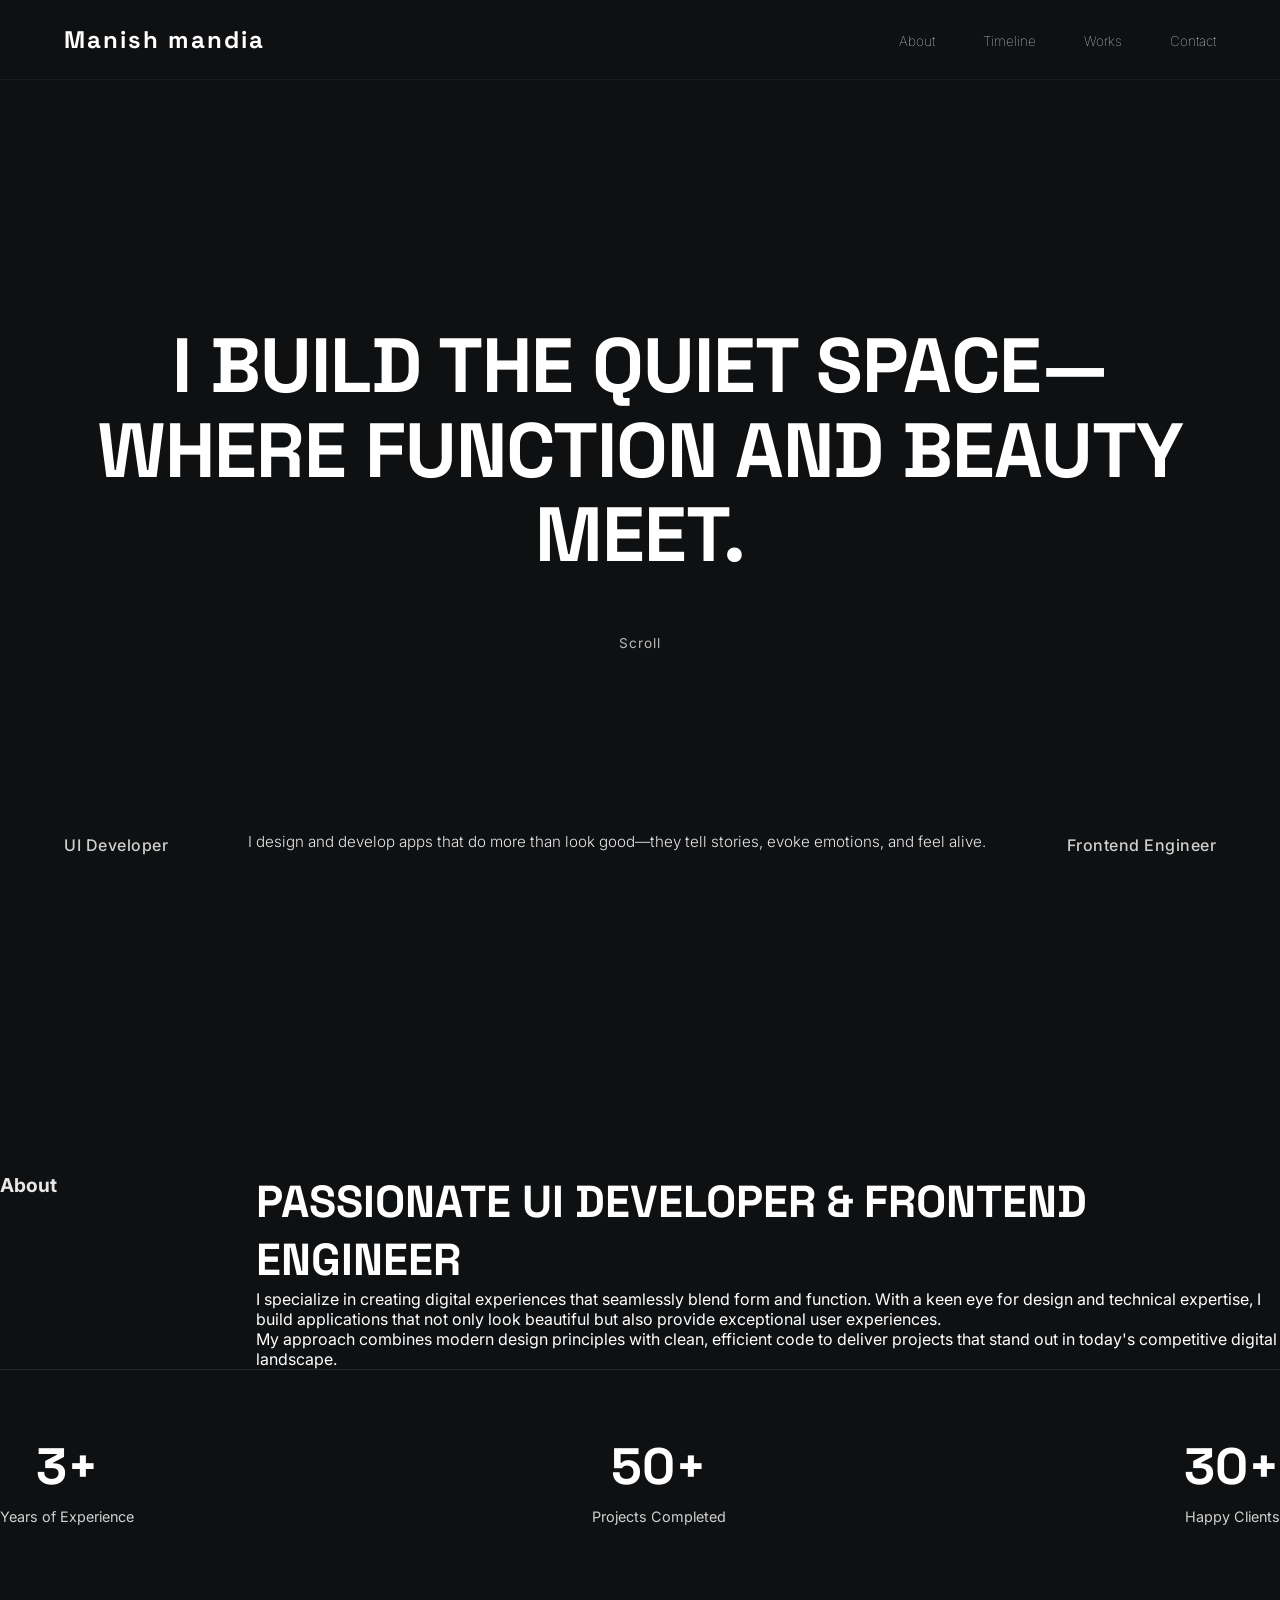
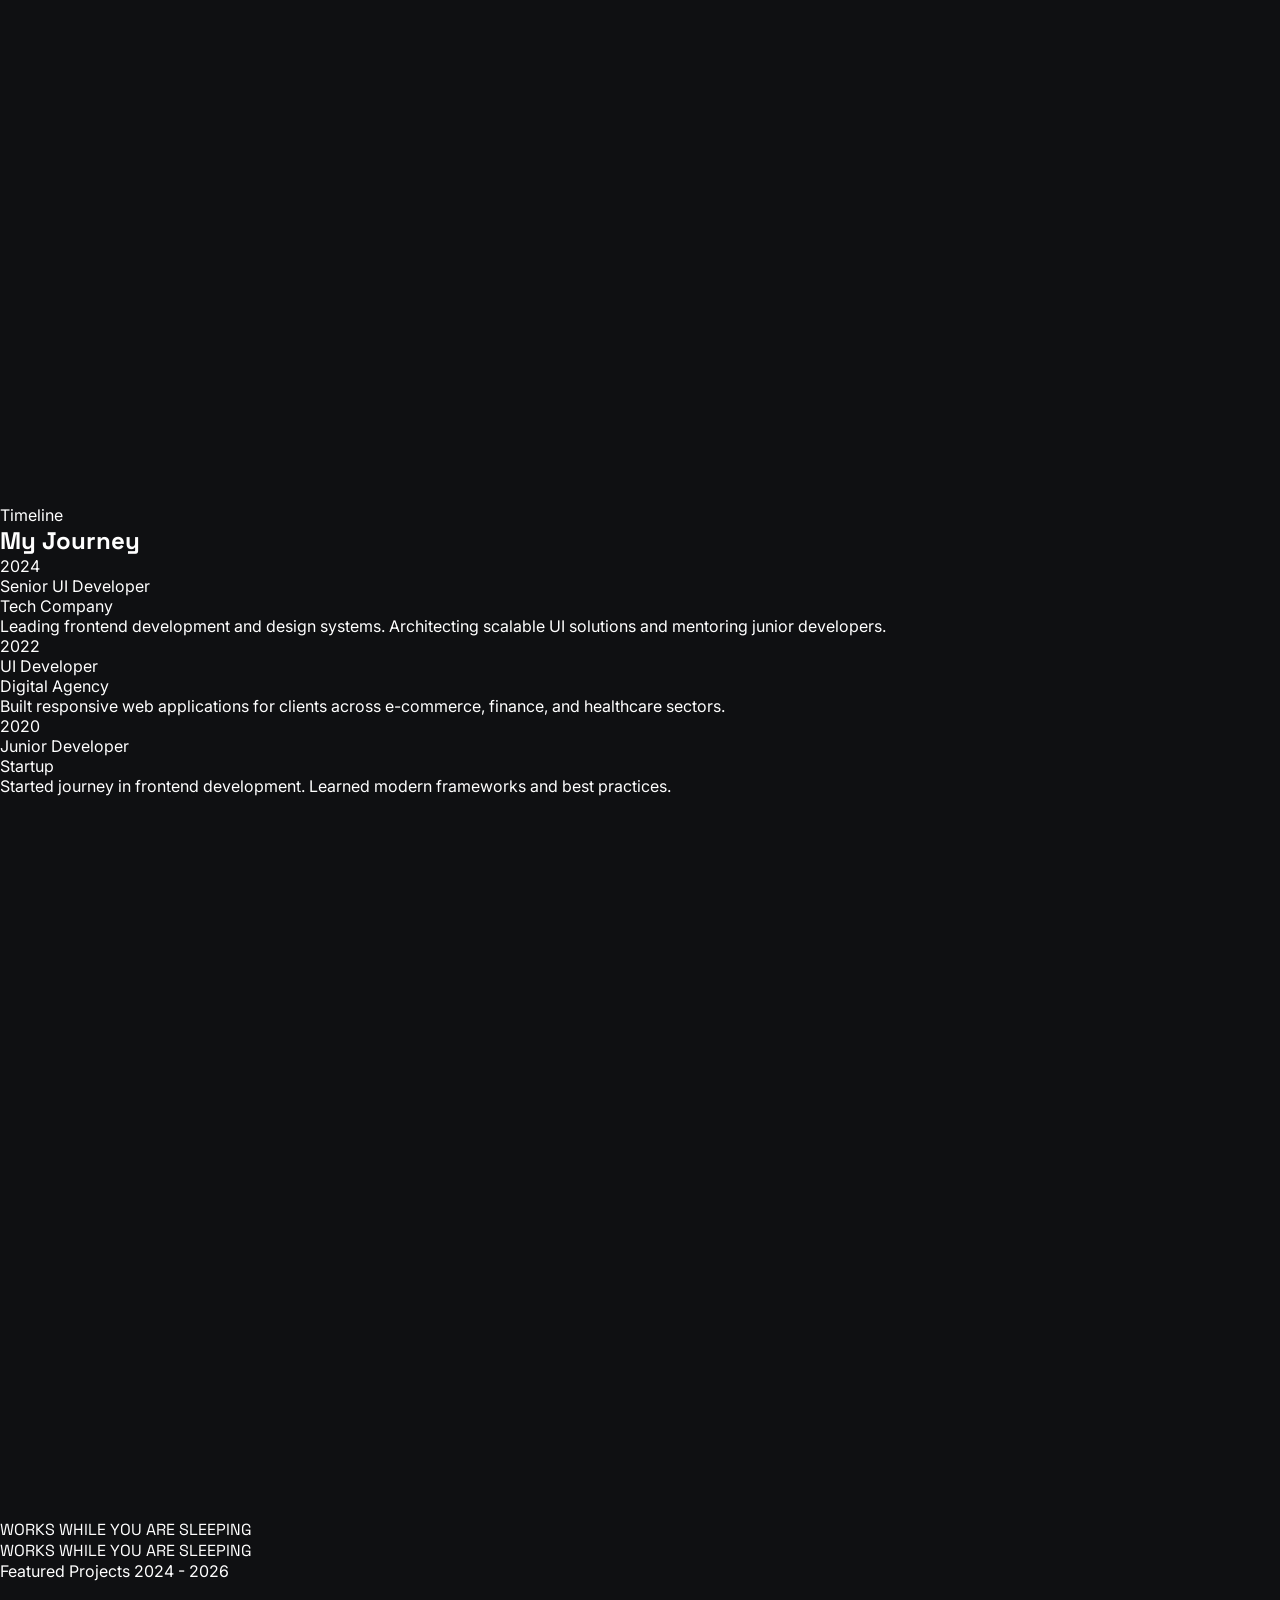
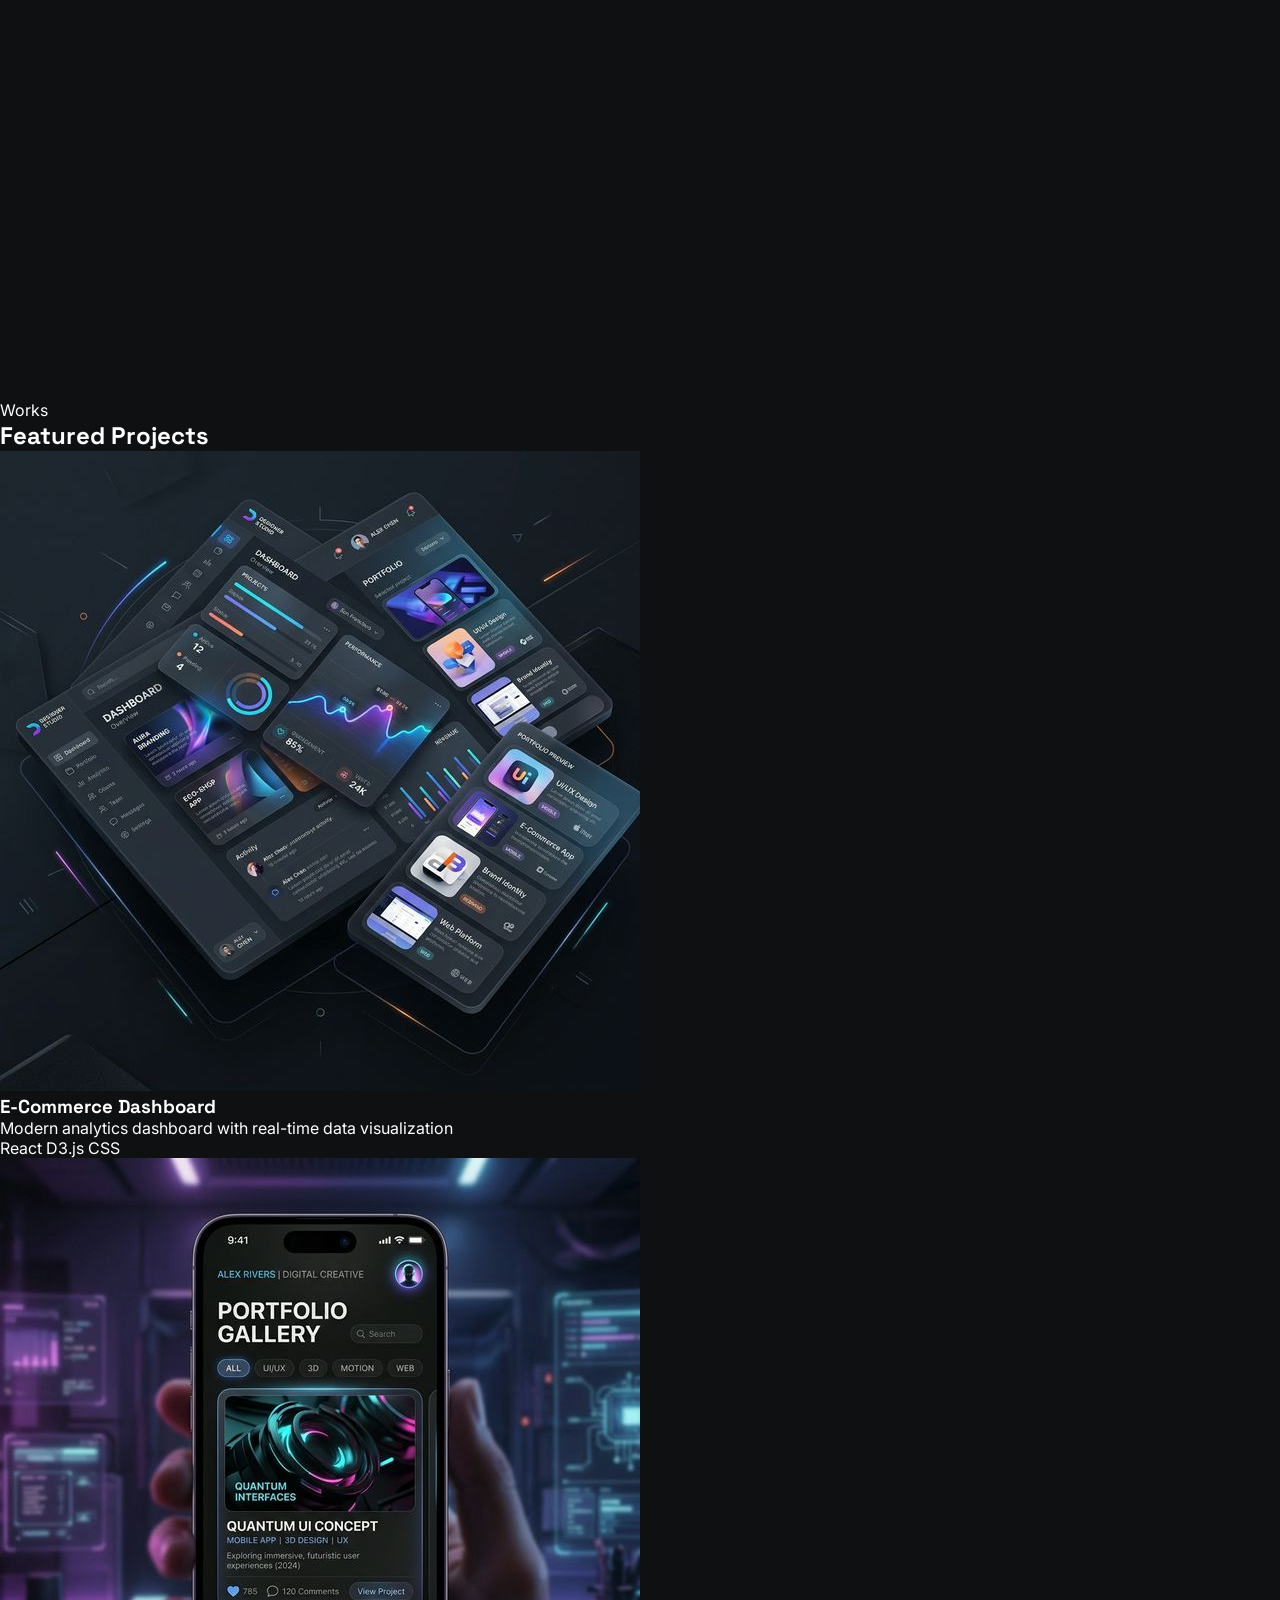
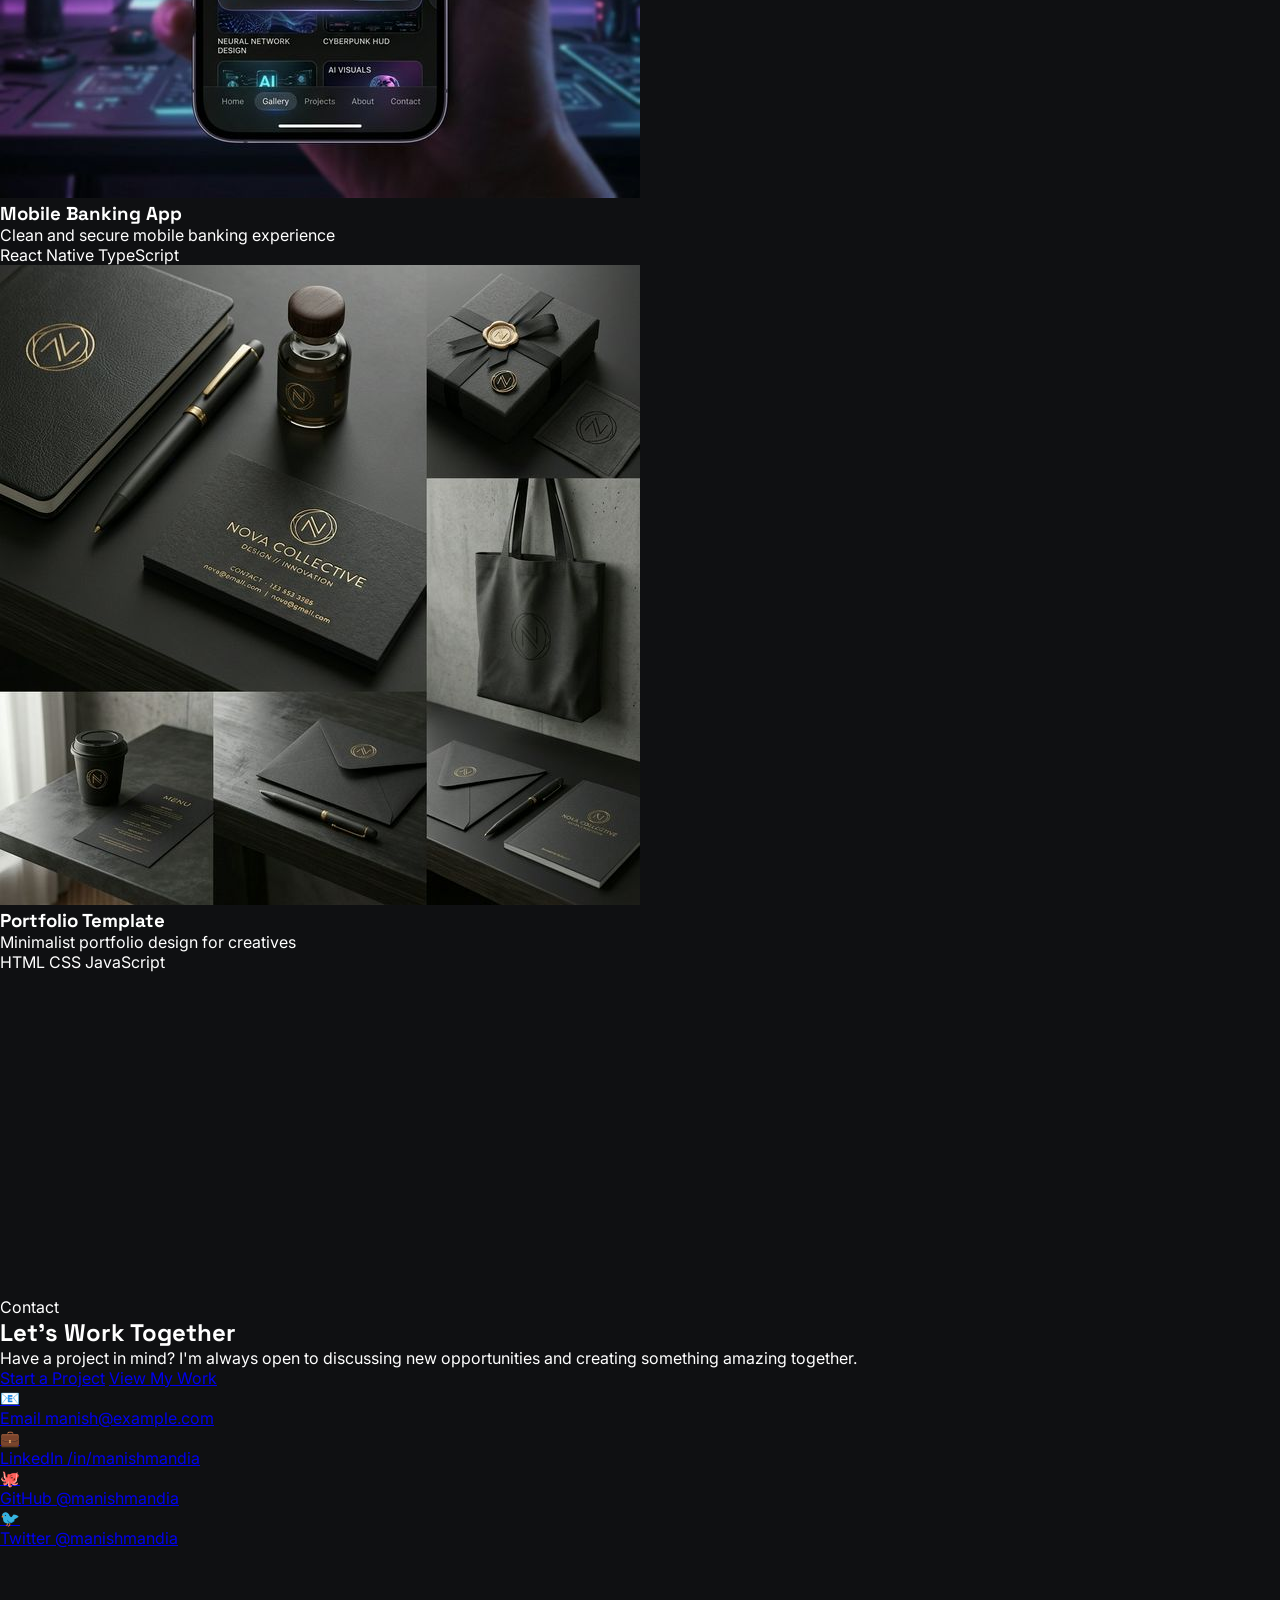
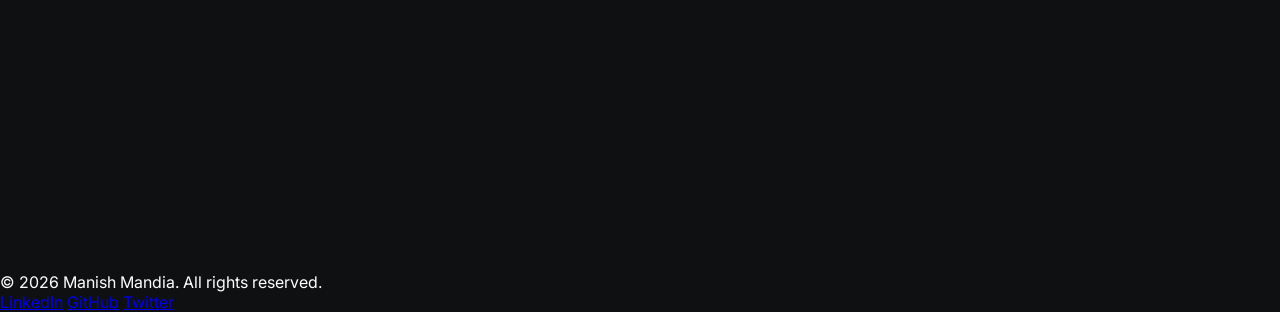
==== index.html @ 7011f147 "Rename home.html to index.html" ====
<!DOCTYPE html>
<html lang="en">
<head>
    <meta charset="UTF-8">
    <meta name="viewport" content="width=device-width, initial-scale=1.0">
    <meta name="description" content="Manish Mandia - UI Developer & Frontend Engineer Portfolio">
    <link rel="icon" href="assets/favicon_zoro.png" type="image/png">
    <title>Manish Mandia | UI Developer</title>

    <link rel="preconnect" href="https://fonts.googleapis.com">
    <link rel="preconnect" href="https://fonts.gstatic.com" crossorigin>
    <link href="https://fonts.googleapis.com/css2?family=Inter:wght@300;400;500;600;700&family=Space+Grotesk:wght@500;700&display=swap" rel="stylesheet">

    <link rel="stylesheet" href="home_style.css">
</head>
<body>
    <!-- Navigation -->
    <nav class="glass_navbar">
        <div class="logo">
            Manish <span>mandia</span>
        </div>
        <ul>
            <li><a href="#about">About</a></li>
            <li><a href="#timeline">Timeline</a></li>
            <li><a href="#works">Works</a></li>
            <li><a href="#contact">Contact</a></li>
        </ul>
    </nav>

    <main id="main">
        <!-- Hero Section -->
        <section id="hero">
            <div class="hero-layer bg-dark"></div>
            <div class="hero-layer bg-light"></div>

            <div class="hero-ui">
                <div class="scroll-indicator">
                    <span class="label">Scroll</span>
                    <div class="line"></div>
                </div>

                <div class="bottom-hud">
                    <span class="side">UI Developer</span>
                    <div class="center">
                        <p>I design and develop apps that do more than look good—they tell stories, evoke emotions, and feel alive.</p>
                    </div>
                    <span class="side right">Frontend Engineer</span>
                </div>
            </div>

            <div class="hero-content">
                <h1>I Build the Quiet Space—<br>Where Function and Beauty Meet.</h1>
            </div>
        </section>

        <!-- About Section -->
        <section id="about">
            <div class="about-container">
                <span class="about-label">About</span>
                <div class="about-text">
                    <h2>Passionate UI Developer & Frontend Engineer</h2>
                    <p>I specialize in creating digital experiences that seamlessly blend form and function. With a keen eye for design and technical expertise, I build applications that not only look beautiful but also provide exceptional user experiences.</p>
                    <p>My approach combines modern design principles with clean, efficient code to deliver projects that stand out in today's competitive digital landscape.</p>
                </div>
            </div>

            <div class="stats-container">
                <div class="stat-box">
                    <div class="accent-text">3+</div>
                    <p>Years of Experience</p>
                </div>
                <div class="stat-box">
                    <div class="accent-text">50+</div>
                    <p>Projects Completed</p>
                </div>
                <div class="stat-box">
                    <div class="accent-text">30+</div>
                    <p>Happy Clients</p>
                </div>
            </div>
        </section>

        <!-- Timeline Section -->
        <section id="timeline">
            <div class="timeline-container">
                <span class="section-label">Timeline</span>
                <div class="timeline-content">
                    <h2>My Journey</h2>
                    <div class="timeline-items">
                        <div class="timeline-item">
                            <div class="timeline-year">2024</div>
                            <div class="timeline-title">Senior UI Developer</div>
                            <div class="timeline-company">Tech Company</div>
                            <div class="timeline-description">Leading frontend development and design systems. Architecting scalable UI solutions and mentoring junior developers.</div>
                        </div>
                        <div class="timeline-item">
                            <div class="timeline-year">2022</div>
                            <div class="timeline-title">UI Developer</div>
                            <div class="timeline-company">Digital Agency</div>
                            <div class="timeline-description">Built responsive web applications for clients across e-commerce, finance, and healthcare sectors.</div>
                        </div>
                        <div class="timeline-item">
                            <div class="timeline-year">2020</div>
                            <div class="timeline-title">Junior Developer</div>
                            <div class="timeline-company">Startup</div>
                            <div class="timeline-description">Started journey in frontend development. Learned modern frameworks and best practices.</div>
                        </div>
                    </div>
                </div>
            </div>
        </section>

        <!-- Works Marquee Section -->
        <section class="marquee-section">
            <div class="marquee-super">
                <div class="marquee-giant">
                    WORKS WHILE YOU ARE SLEEPING
                </div>
                <div class="marquee-giant">
                    WORKS WHILE YOU ARE SLEEPING
                </div>
            </div>
            <div class="works-intro">
                <span class="section-label">Featured Projects</span>
                <span>2024 - 2026</span>
            </div>
        </section>

        <!-- Works Gallery Section -->
        <section id="works">
            <div class="works-container">
                <div class="works-content">
                    <span class="section-label">Works</span>
                    <h2>Featured Projects</h2>
                </div>
                <div class="works-grid">
                    <div class="work-card">
                        <img src="assets/work_1.png" alt="E-Commerce Dashboard Project">
                        <div class="card-content">
                            <h3>E-Commerce Dashboard</h3>
                            <p>Modern analytics dashboard with real-time data visualization</p>
                            <div class="card-tags">
                                <span>React</span>
                                <span>D3.js</span>
                                <span>CSS</span>
                            </div>
                        </div>
                    </div>
                    <div class="work-card">
                        <img src="assets/work_2.png" alt="Mobile Banking App Project">
                        <div class="card-content">
                            <h3>Mobile Banking App</h3>
                            <p>Clean and secure mobile banking experience</p>
                            <div class="card-tags">
                                <span>React Native</span>
                                <span>TypeScript</span>
                            </div>
                        </div>
                    </div>
                    <div class="work-card">
                        <img src="assets/work_3.png" alt="Portfolio Template Project">
                        <div class="card-content">
                            <h3>Portfolio Template</h3>
                            <p>Minimalist portfolio design for creatives</p>
                            <div class="card-tags">
                                <span>HTML</span>
                                <span>CSS</span>
                                <span>JavaScript</span>
                            </div>
                        </div>
                    </div>
                </div>
            </div>
        </section>

        <!-- Contact Section -->
        <section id="contact">
            <div class="contact-container">
                <span class="section-label">Contact</span>
                <div class="contact-content">
                    <h2>Let's Work Together</h2>
                    <p class="contact-description">Have a project in mind? I'm always open to discussing new opportunities and creating something amazing together.</p>

                    <div class="contact-cta">
                        <a href="mailto:manish@example.com" class="btn btn-primary">Start a Project</a>
                        <a href="#works" class="btn btn-outline">View My Work</a>
                    </div>

                    <div class="contact-links">
                        <a href="mailto:manish@example.com" class="contact-link">
                            <div class="contact-link-icon">📧</div>
                            <div class="contact-link-info">
                                <span class="contact-link-label">Email</span>
                                <span class="contact-link-value">manish@example.com</span>
                            </div>
                        </a>
                        <a href="https://linkedin.com/in/manishmandia" target="_blank" class="contact-link">
                            <div class="contact-link-icon">💼</div>
                            <div class="contact-link-info">
                                <span class="contact-link-label">LinkedIn</span>
                                <span class="contact-link-value">/in/manishmandia</span>
                            </div>
                        </a>
                        <a href="https://github.com/manishmandia" target="_blank" class="contact-link">
                            <div class="contact-link-icon">🐙</div>
                            <div class="contact-link-info">
                                <span class="contact-link-label">GitHub</span>
                                <span class="contact-link-value">@manishmandia</span>
                            </div>
                        </a>
                        <a href="https://twitter.com/manishmandia" target="_blank" class="contact-link">
                            <div class="contact-link-icon">🐦</div>
                            <div class="contact-link-info">
                                <span class="contact-link-label">Twitter</span>
                                <span class="contact-link-value">@manishmandia</span>
                            </div>
                        </a>
                    </div>
                </div>
            </div>
        </section>
    </main>

    <!-- Footer -->
    <footer>
        <div class="footer-content">
            <p>&copy; 2026 Manish Mandia. All rights reserved.</p>
            <div class="footer-social">
                <a href="https://linkedin.com/in/manishmandia" target="_blank">LinkedIn</a>
                <a href="https://github.com/manishmandia" target="_blank">GitHub</a>
                <a href="https://twitter.com/manishmandia" target="_blank">Twitter</a>
            </div>
        </div>
    </footer>

    <script src="first.js"></script>
    <script>
        // Navbar scroll effect
        window.addEventListener('scroll', () => {
            const navbar = document.querySelector('.glass_navbar');
            if (window.scrollY > 50) {
                navbar.classList.add('scrolled');
            } else {
                navbar.classList.remove('scrolled');
            }
        });

        // Fade-in animation on scroll
        const observerOptions = {
            threshold: 0.1,
            rootMargin: '0px 0px -100px 0px'
        };

        const observer = new IntersectionObserver((entries) => {
            entries.forEach(entry => {
                if (entry.isIntersecting) {
                    entry.target.classList.add('visible');
                }
            });
        }, observerOptions);

        // Observe all sections and cards
        document.querySelectorAll('.timeline-item, .work-card, .stat-box, .contact-link').forEach(el => {
            el.classList.add('fade-in');
            observer.observe(el);
        });

        // Smooth scroll for nav links
        document.querySelectorAll('.glass_navbar a').forEach(anchor => {
            anchor.addEventListener('click', function(e) {
                e.preventDefault();
                const targetId = this.getAttribute('href');
                const targetSection = document.querySelector(targetId);
                if (targetSection) {
                    targetSection.scrollIntoView({
                        behavior: 'smooth',
                        block: 'start'
                    });
                }
            });
        });
    </script>
</body>
</html>
---- home_style.css ----
:root {
    --text-color:#ffffff;
    --bg-colour: #0f1012;

    --font-primary: 'Inter', sans-serif;
    --font-heading: 'Space Grotesk', sans-serif;

    --x: 40vw;
    --y: 40vh;

    --transition-duration: 0.6s;
    --premium-bezier: cubic-bezier(0.16, 1, 0.3, 1);
}

*{
    margin: 0;
    padding: 0;
    box-sizing: border-box;
}

body{
    background-color: var(--bg-colour);
    color: var(--text-color);
    overflow: hidden;
    font-family: var(--font-primary);
    /* -webkit-font-smoothing: antialiased; */
}
h1,
h2,
h3,
.logo,
.accent-text,
.marquee-giant {
    font-family: var(--font-heading);
}


section{
    min-height: 100vh;
    scroll-snap-align: start;
    display: flex;
    flex-direction: column;
    justify-content: center;
    position: relative;
    overflow: hidden;
}

/* Nav Bar */
.glass_navbar{
    position: fixed;
    top: 0;
    left: 0;
    width: 100%;
    z-index: 999;
    padding: 1.5rem 4rem;
    display: flex;
    justify-content: space-between;
    align-items: center;
    background-color: var(--bg-colour);
    backdrop-filter:blur(10px);

    border-bottom: 1px solid rgba(255, 255, 255, 0.05);;
    
    
}

.logo {
    font-weight: 700;
    font-size: 1.5rem;
    letter-spacing: 2px;
}

.glass_navbar ul{
    display: flex;
    list-style: none;
    gap: 3rem;
}

.glass_navbar a {
    color: var(--text-color);
    text-decoration: none;
    font-weight: 50;
    font-size: 0.85rem;
    font-family: var(--text-color);
    opacity: 1;
    position: relative;
    transition: opacity var(--transition-duration) var(--premium-bezier);
}

.glass_navbar a:hover{
    opacity: .5;
}

/* Cursor Reveal Hero Section */
.hero-section {
    position: relative;
    padding: 0;
}

.hero-layer {
    position: absolute;
    top: 0;
    left: 0;
    width: 100%;
    height: 100%;
    display: flex;
    justify-content: center;
    align-items: center;
    background-size: cover;
    background-position: center;
    background-repeat: no-repeat;
}

.hero-content {
    text-align: center;
    z-index: 2;
    padding: 0 4rem;
}

.hero-content h1 {
    font-size: clamp(3rem, 6vw, 5.5rem);
    font-weight: 700;
    letter-spacing: -1px;
    line-height: 1.1;
    text-transform: uppercase;
}

.bg-dark {
    color: var(--text-color);
}

.bg-light {
    color: #000;
    /* Circle size is dynamically driven by JS now based on speed and random interval base */
    clip-path: circle(var(--cursor-radius, 100px) at var(--x) var(--y));
    pointer-events: none;
    z-index: 5;
    /* Removed transition since requestAnimationFrame and lerp provide perfectly synchronized interpolation frame by frame */
}

/* Hero HUD Top UI */
.hero-ui {
    position: absolute;
    width: 100%;
    height: 100%;
    z-index: 10;
    pointer-events: none;
    display: flex;
    flex-direction: column;
}

.scroll-indicator {
    position: absolute;
    bottom: 25%;
    left: 50%;
    transform: translateX(-50%);
    display: flex;
    flex-direction: column;
    align-items: center;
    gap: 1.5rem;
    font-family: var(--font-primary);
    font-size: 0.85rem;
    letter-spacing: 1px;
    opacity: 0.7;
}

.line-down {
    width: 1px;
    height: 50px;
    background: var(--accent-color);
}

.bottom-hud {
    position: absolute;
    bottom: 5%;
    width: 100%;
    padding: 0 4rem;
    display: flex;
    justify-content: space-between;
    align-items: flex-end;
}

.bottom-hud .side {
    font-family: var(--font-primary);
    /* Monoish */
    font-size: 1rem;
    font-weight: 500;
    letter-spacing: 0.5px;
    opacity: 0.8;
}

.bottom-hud .center {
    font-family: var(--font-primary);
    text-align: center;
    font-size: 0.95rem;
    font-weight: 300;
    opacity: 0.9;
    line-height: 1.8;
}

/* About Section */
.about-section {
    padding: 4rem 4rem;
    display: flex;
    flex-direction: column;
    justify-content: center;
    gap: 8rem;
}

.about-container {
    display: flex;
    gap: 4rem;
    max-width: 1400px;
    margin: 0 auto;
    width: 100%;
}

.about-label {
    flex: 0 0 15%;
    font-family: var(--font-primary);
    font-weight: 700;
    font-size: 1.2rem;
    opacity: 0.9;
}

.about-text h2 {
    font-size: clamp(2rem, 3.5vw, 3rem);
    line-height: 1.3;
    font-weight: 700;
    text-transform: uppercase;
}

.stats-container {
    display: flex;
    justify-content: space-between;
    align-items: flex-end;
    border-top: 1px solid rgba(255, 255, 255, 0.1);
    padding-top: 4rem;
    max-width: 1400px;
    margin: 0 auto;
    width: 100%;
}

.stat-box {
    text-align: center;
}

.accent-text {
    color: var(--accent-color);
    font-size: clamp(2rem, 4vw, 3.5rem);
    margin-bottom: 0.5rem;
    font-weight: 700;
}

.stat-box p {
    font-size: 0.9rem;
    font-weight: 400;
    opacity: 0.8;
    line-height: 1.4;
}
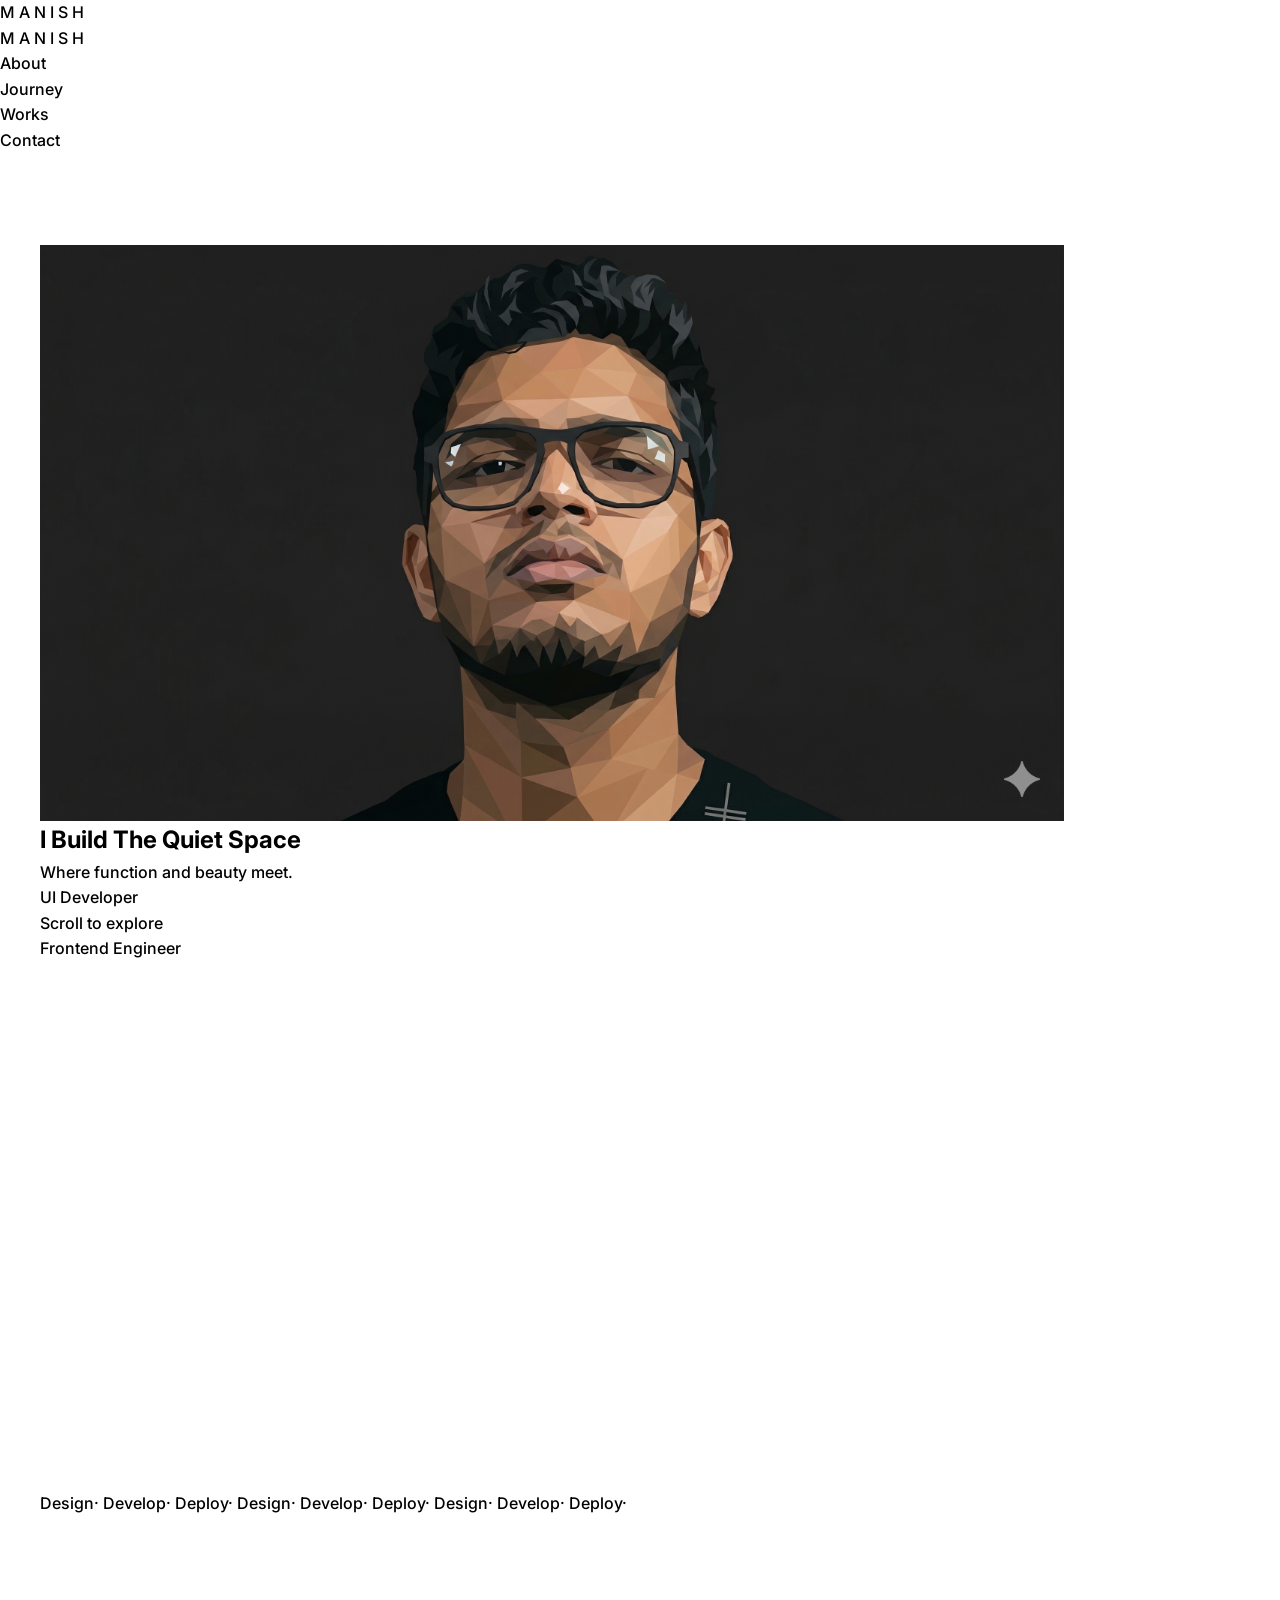
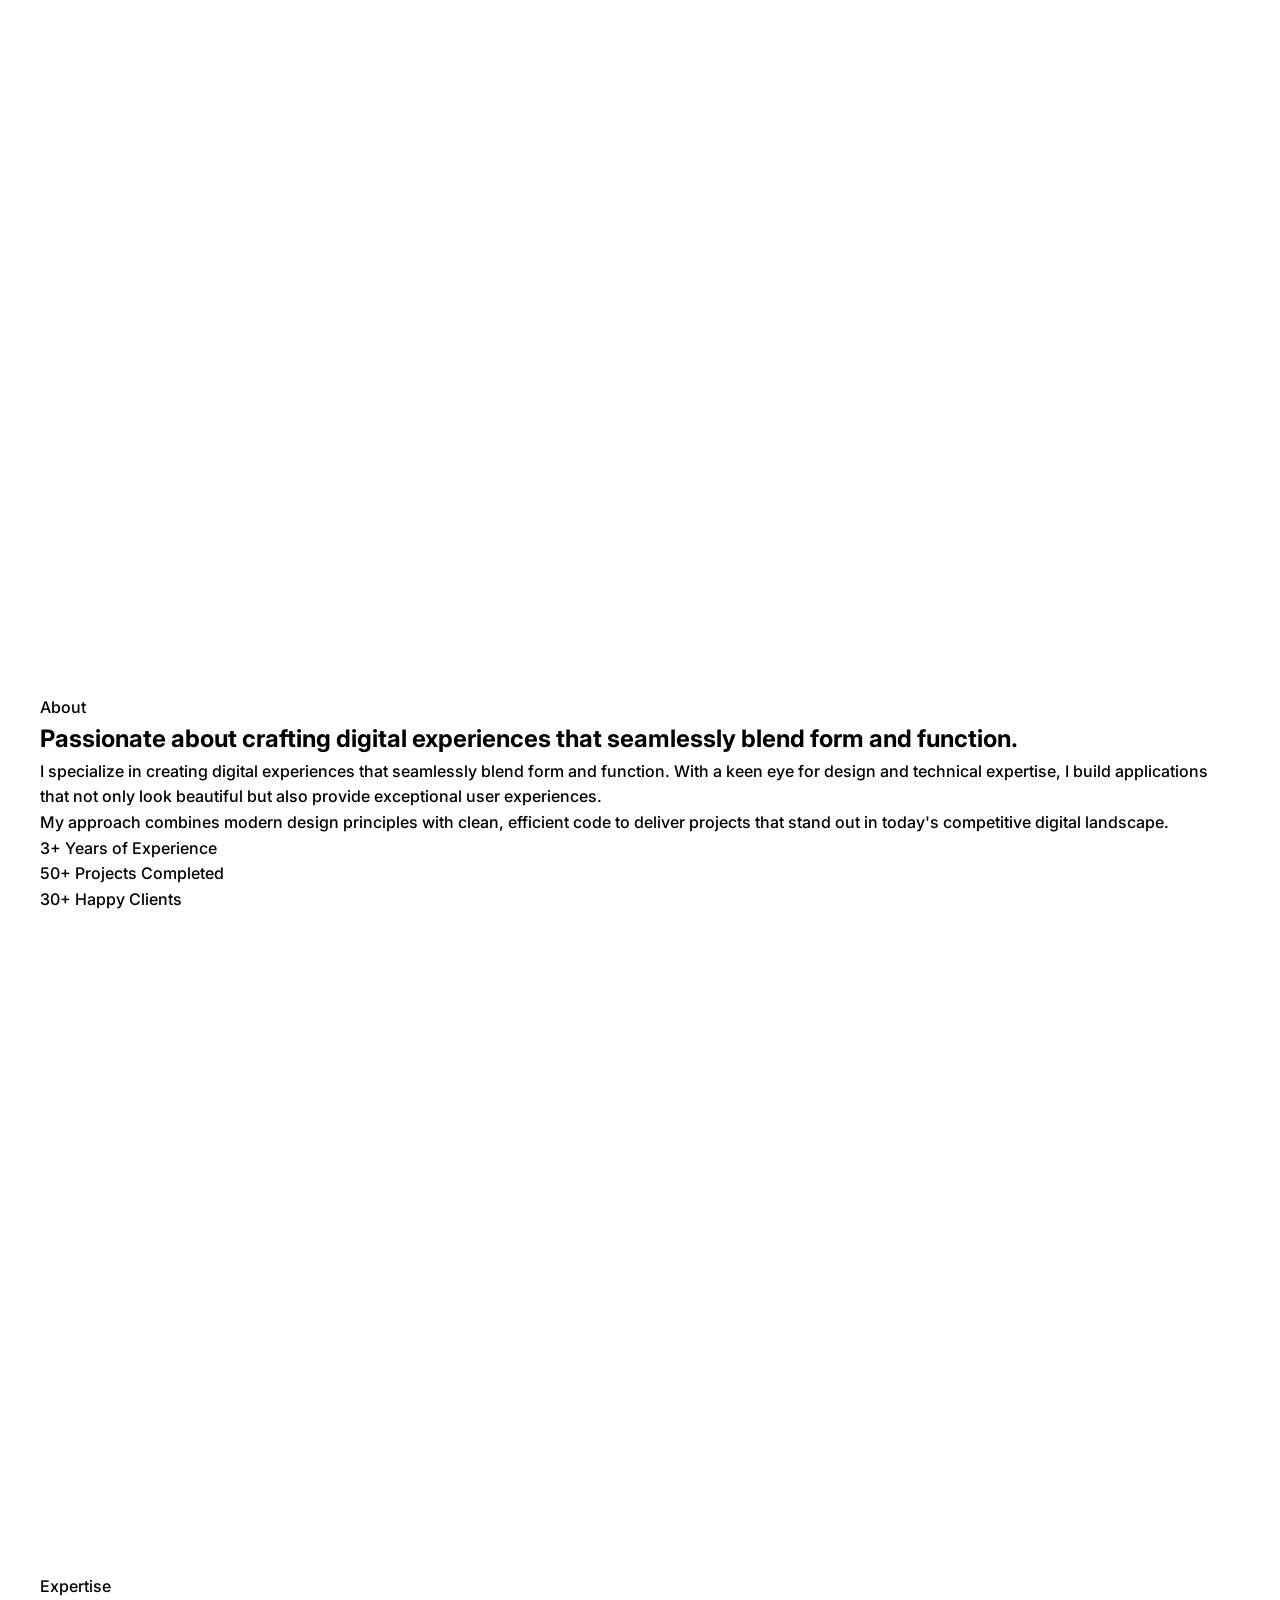
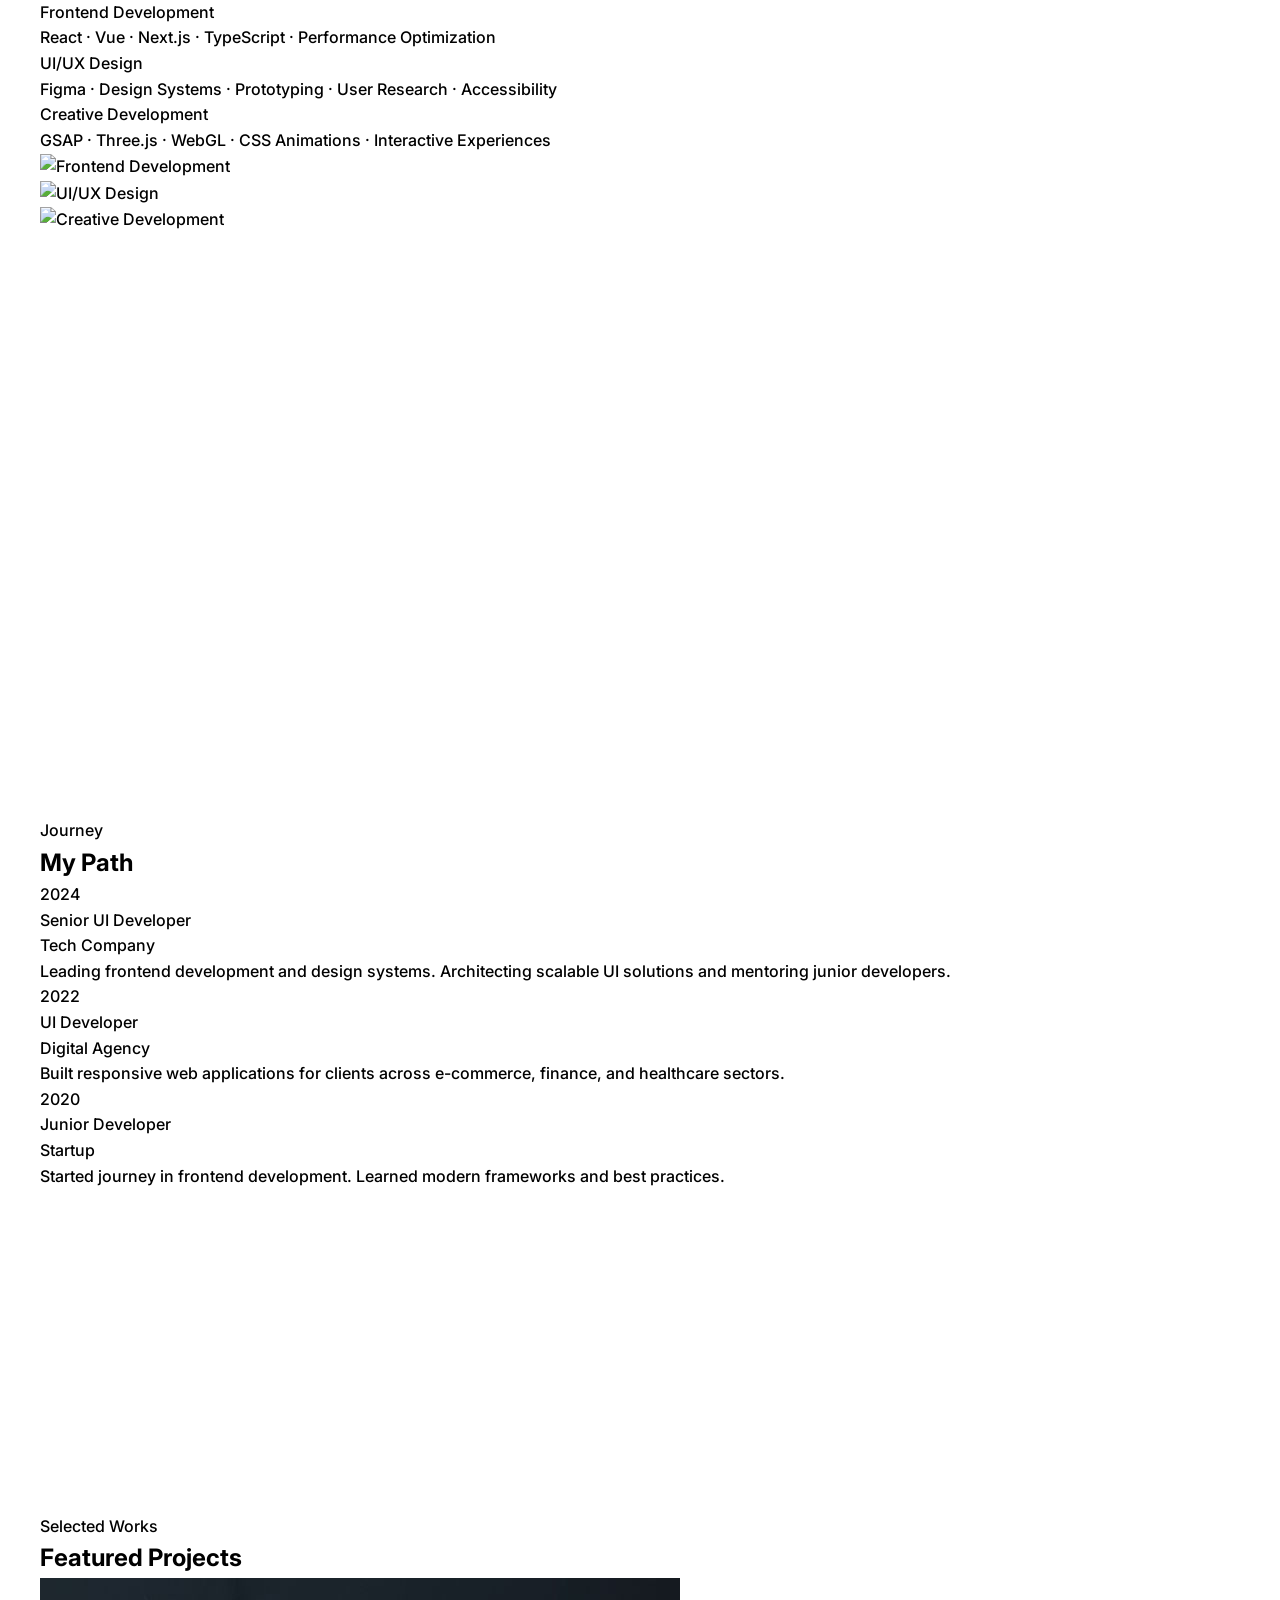
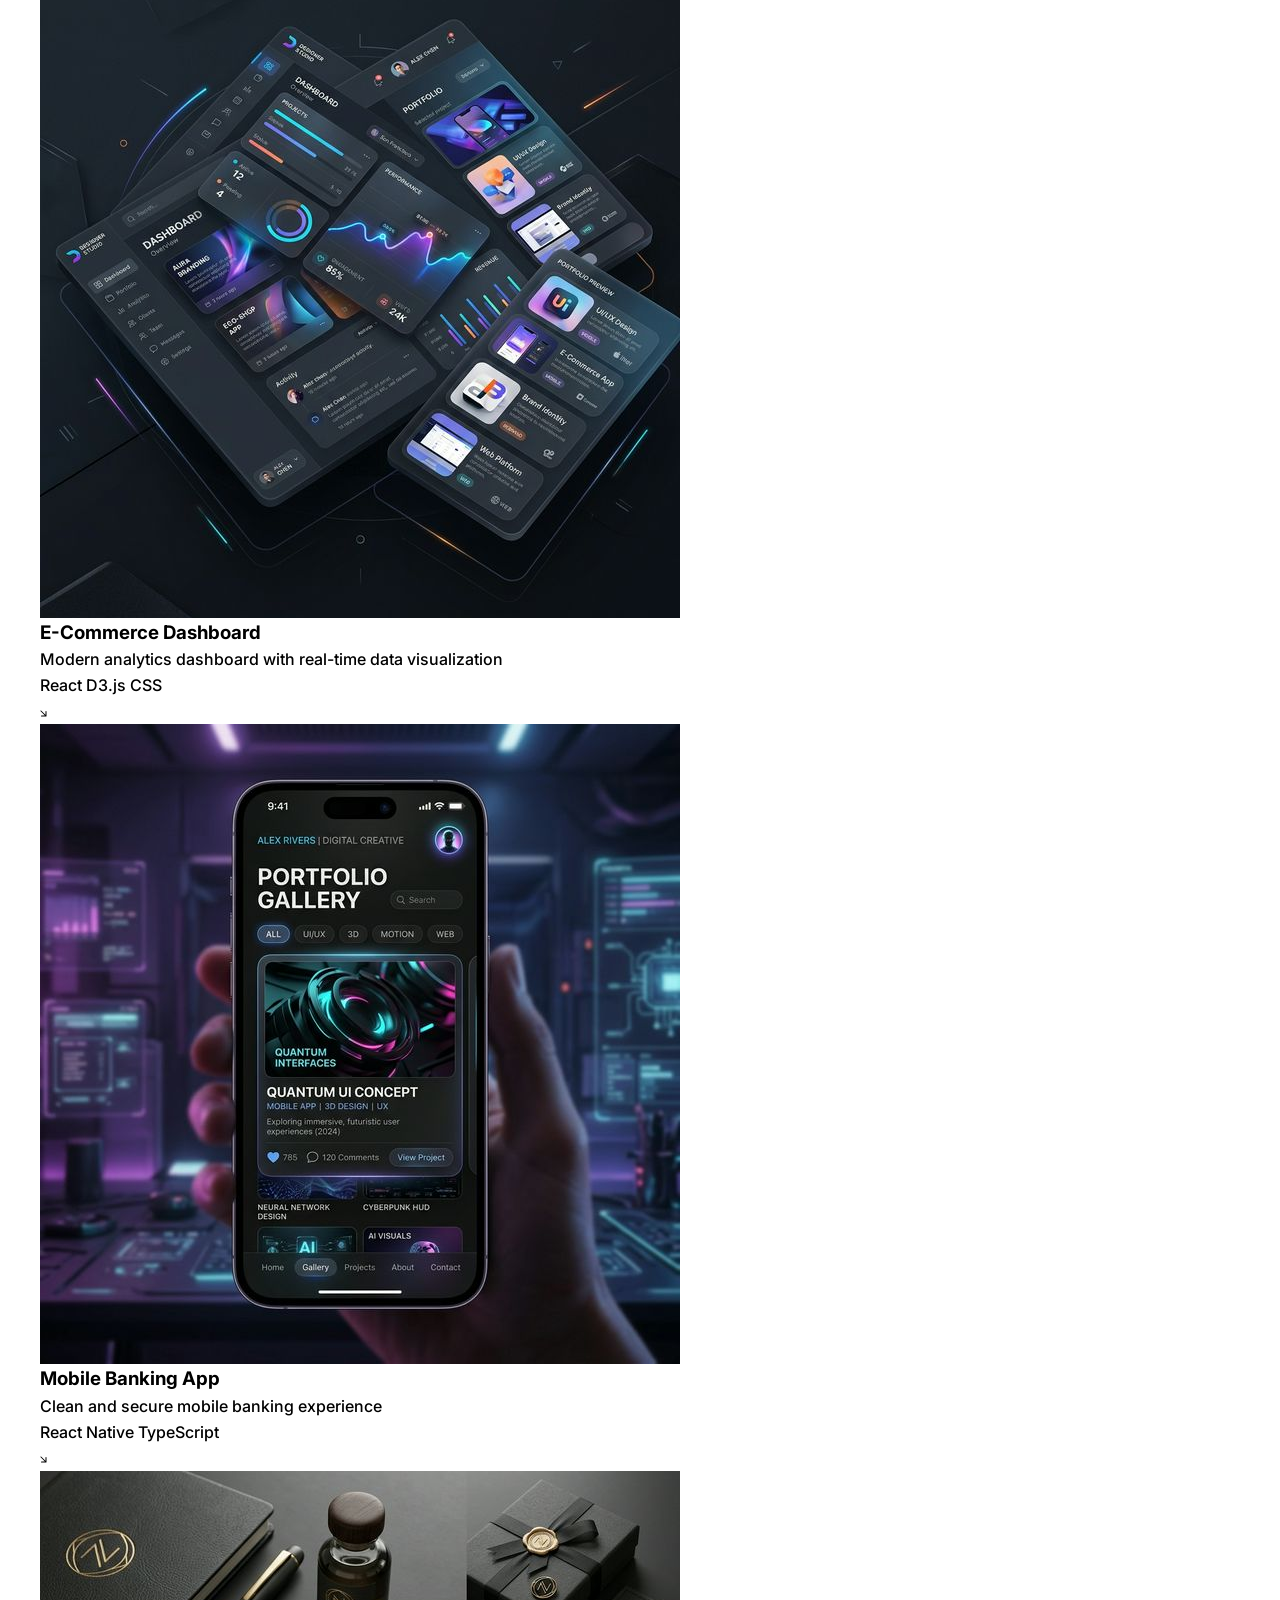
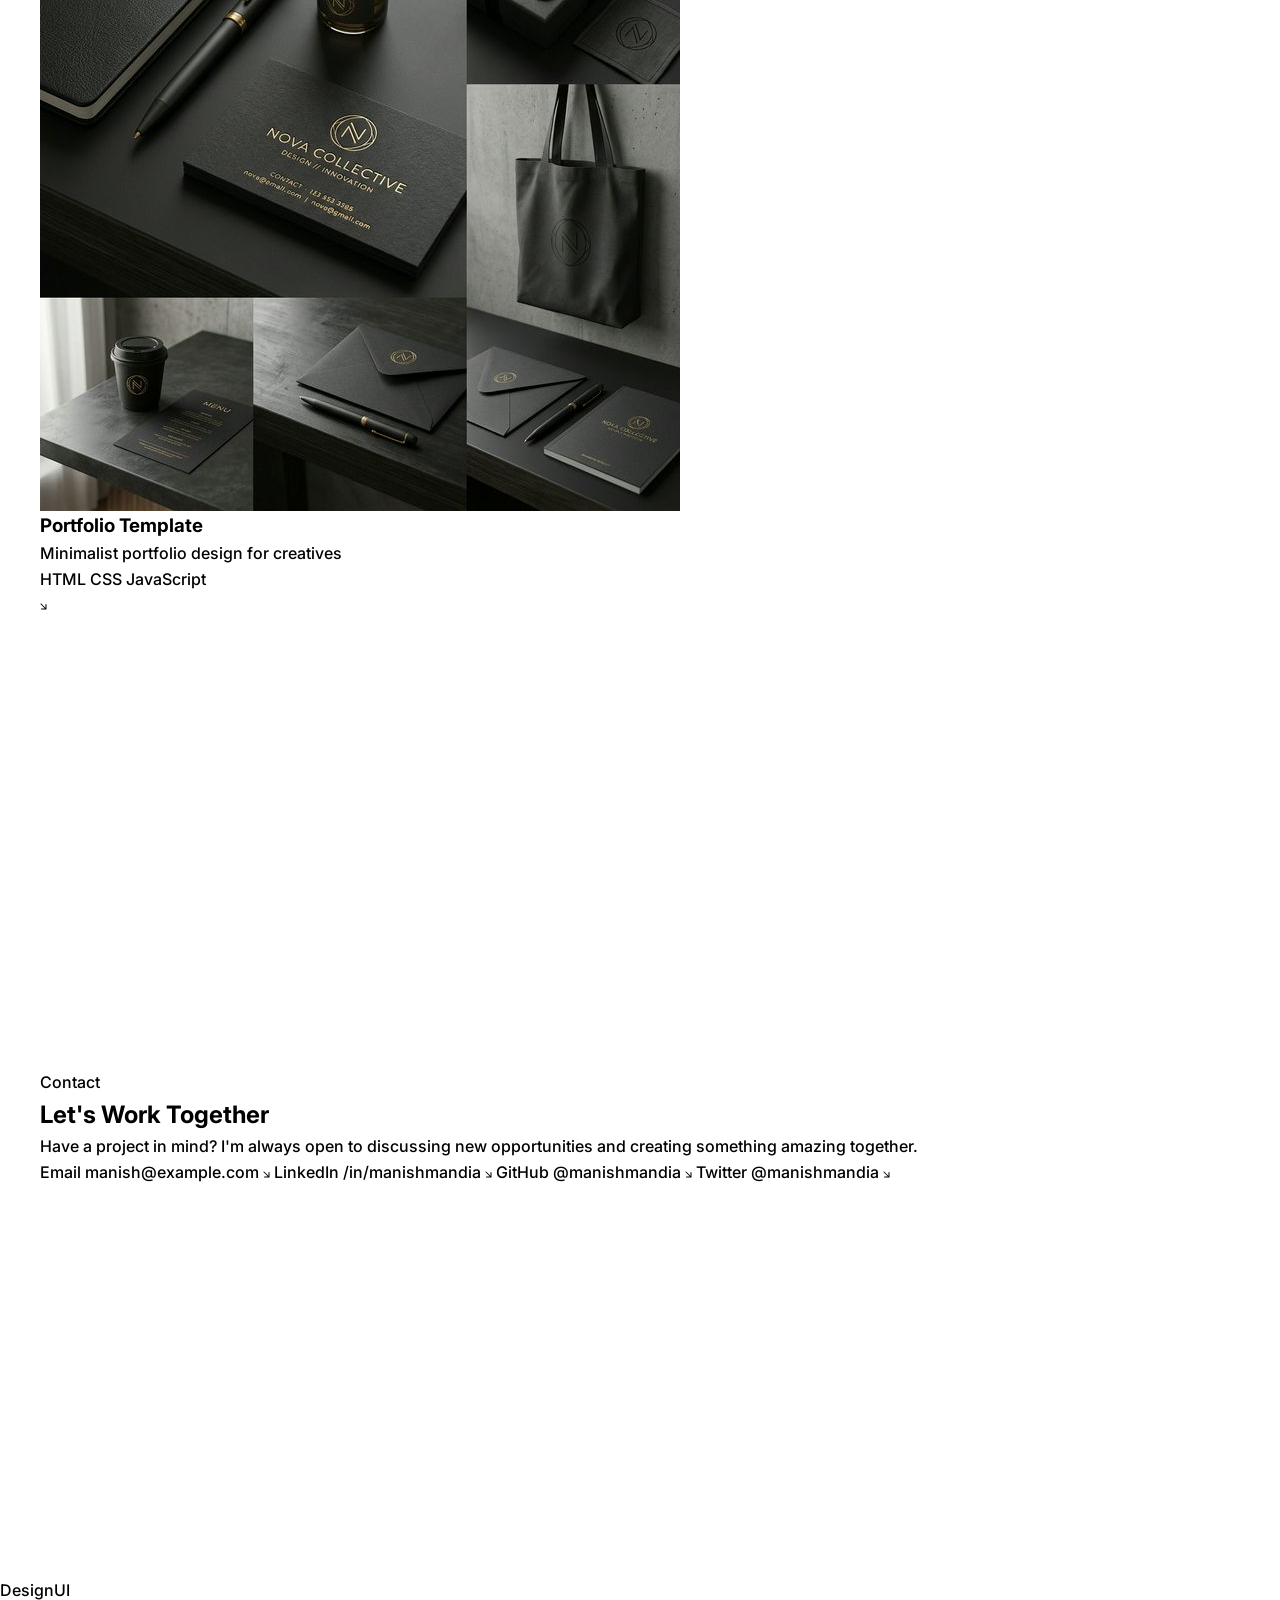
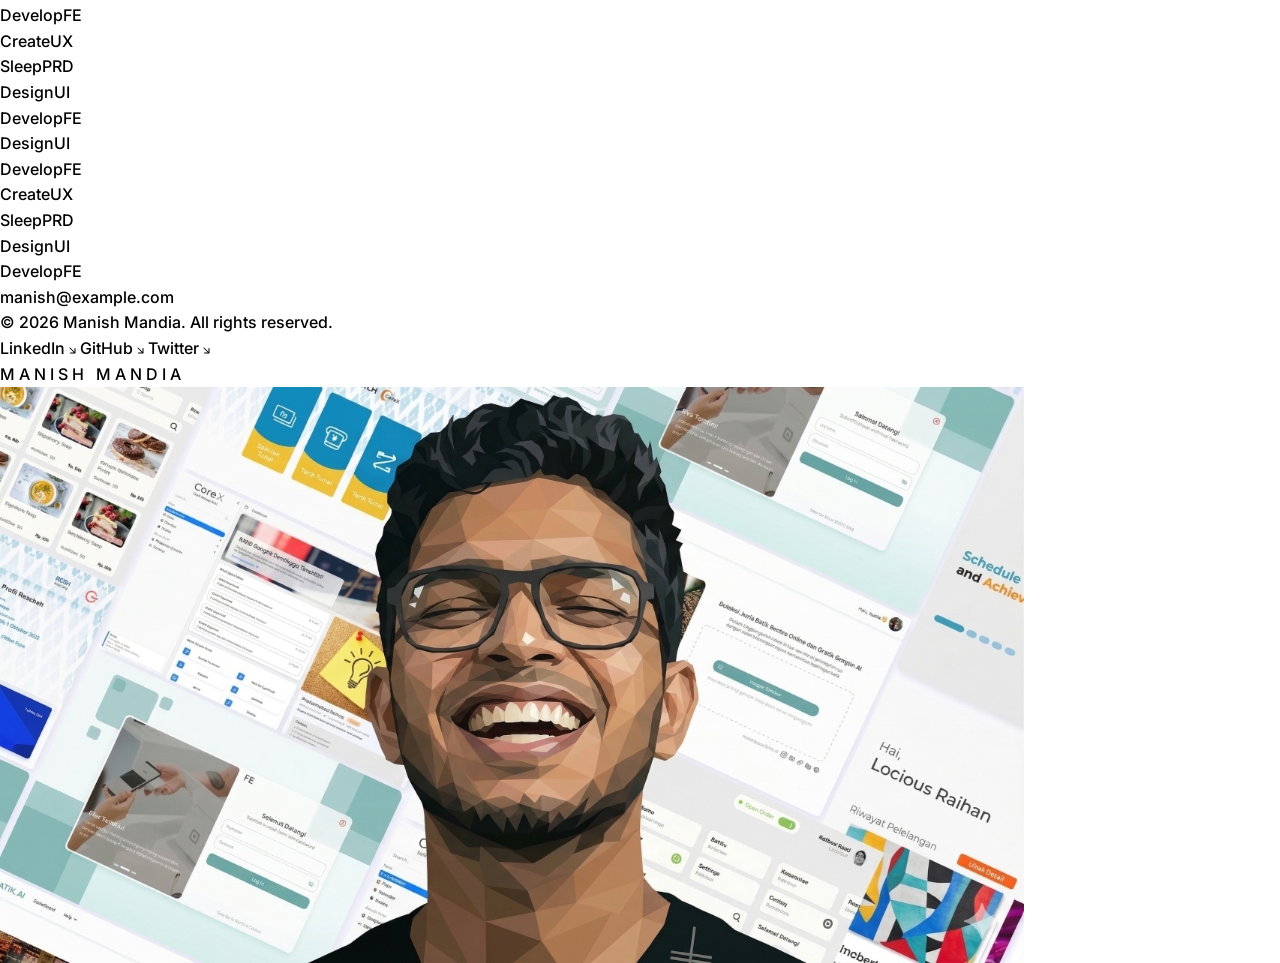
==== commit 8ccfaa06: "Merge branch 'main' of https://github.com/manishmandia133/PortFoliyo" ====
--- a/index.html
+++ b/index.html
@@ -1,284 +1,391 @@
 <!DOCTYPE html>
-<html lang="en">
+<html class="is-loading" lang="en">
 <head>
     <meta charset="UTF-8">
-    <meta name="viewport" content="width=device-width, initial-scale=1.0">
-    <meta name="description" content="Manish Mandia - UI Developer & Frontend Engineer Portfolio">
+    <meta content="width=device-width, initial-scale=1, maximum-scale=5" name="viewport">
+    <meta name="description" content="Manish Mandia — UI Developer & Frontend Engineer. Crafting digital experiences where function meets beauty.">
     <link rel="icon" href="assets/favicon_zoro.png" type="image/png">
-    <title>Manish Mandia | UI Developer</title>
+    <title>Manish Mandia — UI Developer</title>
 
     <link rel="preconnect" href="https://fonts.googleapis.com">
     <link rel="preconnect" href="https://fonts.gstatic.com" crossorigin>
-    <link href="https://fonts.googleapis.com/css2?family=Inter:wght@300;400;500;600;700&family=Space+Grotesk:wght@500;700&display=swap" rel="stylesheet">
+    <link href="https://fonts.googleapis.com/css2?family=Bebas+Neue&family=Inter:wght@400;500;700&display=swap" rel="stylesheet">
 
     <link rel="stylesheet" href="home_style.css">
 </head>
 <body>
-    <!-- Navigation -->
-    <nav class="glass_navbar">
-        <div class="logo">
-            Manish <span>mandia</span>
+
+    <!-- =================== LOADER =================== -->
+    <div class="o-loader" id="js-loader">
+        <p>
+            <span class="o-loader_letterWrapper"><span class="o-loader_letter">M</span></span>
+            <span class="o-loader_letterWrapper"><span class="o-loader_letter">A</span></span>
+            <span class="o-loader_letterWrapper"><span class="o-loader_letter">N</span></span>
+            <span class="o-loader_letterWrapper"><span class="o-loader_letter">I</span></span>
+            <span class="o-loader_letterWrapper"><span class="o-loader_letter">S</span></span>
+            <span class="o-loader_letterWrapper"><span class="o-loader_letter">H</span></span>
+        </p>
+        <div class="o-loader_progress">
+            <div class="o-loader_bar"></div>
         </div>
-        <ul>
-            <li><a href="#about">About</a></li>
-            <li><a href="#timeline">Timeline</a></li>
-            <li><a href="#works">Works</a></li>
-            <li><a href="#contact">Contact</a></li>
-        </ul>
-    </nav>
-
+    </div>
+
+    <!-- =================== HEADER =================== -->
+    <header class="o-header" id="header">
+        <a class="o-header_logo" href="#">
+            <span class="o-header_letterWrapper"><span style="--delay: 0ms">M</span></span>
+            <span class="o-header_letterWrapper"><span style="--delay: 40ms">A</span></span>
+            <span class="o-header_letterWrapper"><span style="--delay: 80ms">N</span></span>
+            <span class="o-header_letterWrapper"><span style="--delay: 120ms">I</span></span>
+            <span class="o-header_letterWrapper"><span style="--delay: 160ms">S</span></span>
+            <span class="o-header_letterWrapper"><span style="--delay: 200ms">H</span></span>
+        </a>
+        <nav class="o-header_nav">
+            <ul>
+                <li><a href="#about" data-nav>About</a></li>
+                <li><a href="#journey" data-nav>Journey</a></li>
+                <li><a href="#works" data-nav>Works</a></li>
+                <li><a href="#contact" data-nav>Contact</a></li>
+            </ul>
+        </nav>
+    </header>
+
+    <!-- =================== MAIN =================== -->
     <main id="main">
-        <!-- Hero Section -->
-        <section id="hero">
-            <div class="hero-layer bg-dark"></div>
-            <div class="hero-layer bg-light"></div>
-
-            <div class="hero-ui">
-                <div class="scroll-indicator">
-                    <span class="label">Scroll</span>
-                    <div class="line"></div>
-                </div>
-
-                <div class="bottom-hud">
-                    <span class="side">UI Developer</span>
-                    <div class="center">
-                        <p>I design and develop apps that do more than look good—they tell stories, evoke emotions, and feel alive.</p>
-                    </div>
-                    <span class="side right">Frontend Engineer</span>
-                </div>
-            </div>
-
-            <div class="hero-content">
-                <h1>I Build the Quiet Space—<br>Where Function and Beauty Meet.</h1>
-            </div>
-        </section>
-
-        <!-- About Section -->
-        <section id="about">
-            <div class="about-container">
-                <span class="about-label">About</span>
-                <div class="about-text">
-                    <h2>Passionate UI Developer & Frontend Engineer</h2>
+
+        <!-- ====== HERO ====== -->
+        <section class="o-hero" id="hero">
+            <figure class="o-hero_bg">
+                <img src="assets/user_foreground.png" alt="Manish Mandia">
+            </figure>
+            <div class="o-hero_content">
+                <h1 class="o-hero_title" data-split>
+                    <span class="o-hero_line">I Build The</span>
+                    <span class="o-hero_line">Quiet Space</span>
+                </h1>
+                <div class="o-hero_subtitle">
+                    <div class="u-lineWrapper">
+                        <span class="u-line">Where function and beauty meet.</span>
+                    </div>
+                </div>
+            </div>
+            <div class="o-hero_footer">
+                <div class="o-hero_footerLeft">
+                    <div class="u-lineWrapper">
+                        <span class="u-line">UI Developer</span>
+                    </div>
+                </div>
+                <div class="o-hero_footerCenter">
+                    <div class="u-lineWrapper">
+                        <span class="u-line">Scroll to explore</span>
+                    </div>
+                    <div class="o-hero_scrollLine"></div>
+                </div>
+                <div class="o-hero_footerRight">
+                    <div class="u-lineWrapper">
+                        <span class="u-line">Frontend Engineer</span>
+                    </div>
+                </div>
+            </div>
+        </section>
+
+        <!-- ====== BIG WORDS MARQUEE ====== -->
+        <section class="o-bigWords">
+            <div class="o-bigWords_row">
+                <span>Design</span><span>·</span>
+                <span>Develop</span><span>·</span>
+                <span>Deploy</span><span>·</span>
+                <span>Design</span><span>·</span>
+                <span>Develop</span><span>·</span>
+                <span>Deploy</span><span>·</span>
+                <span>Design</span><span>·</span>
+                <span>Develop</span><span>·</span>
+                <span>Deploy</span><span>·</span>
+            </div>
+        </section>
+
+        <!-- ====== ABOUT ====== -->
+        <section class="o-about" id="about" data-scroll-section>
+            <div class="row">
+                <div class="o-about_label col-24 lg-col-4" data-scroll-reveal>
+                    <span class="section-label">About</span>
+                </div>
+                <div class="o-about_content col-24 lg-col-14" data-scroll-reveal>
+                    <h2 class="tx-xl" data-split-lines>
+                        Passionate about crafting digital experiences that seamlessly blend form and function.
+                    </h2>
+                </div>
+            </div>
+            <div class="row o-about_body">
+                <div class="o-about_text col-24 lg-col-8 lg-off-4" data-scroll-reveal>
                     <p>I specialize in creating digital experiences that seamlessly blend form and function. With a keen eye for design and technical expertise, I build applications that not only look beautiful but also provide exceptional user experiences.</p>
                     <p>My approach combines modern design principles with clean, efficient code to deliver projects that stand out in today's competitive digital landscape.</p>
                 </div>
-            </div>
-
-            <div class="stats-container">
-                <div class="stat-box">
-                    <div class="accent-text">3+</div>
-                    <p>Years of Experience</p>
-                </div>
-                <div class="stat-box">
-                    <div class="accent-text">50+</div>
-                    <p>Projects Completed</p>
-                </div>
-                <div class="stat-box">
-                    <div class="accent-text">30+</div>
-                    <p>Happy Clients</p>
-                </div>
-            </div>
-        </section>
-
-        <!-- Timeline Section -->
-        <section id="timeline">
-            <div class="timeline-container">
-                <span class="section-label">Timeline</span>
-                <div class="timeline-content">
-                    <h2>My Journey</h2>
-                    <div class="timeline-items">
-                        <div class="timeline-item">
-                            <div class="timeline-year">2024</div>
-                            <div class="timeline-title">Senior UI Developer</div>
-                            <div class="timeline-company">Tech Company</div>
-                            <div class="timeline-description">Leading frontend development and design systems. Architecting scalable UI solutions and mentoring junior developers.</div>
-                        </div>
-                        <div class="timeline-item">
-                            <div class="timeline-year">2022</div>
-                            <div class="timeline-title">UI Developer</div>
-                            <div class="timeline-company">Digital Agency</div>
-                            <div class="timeline-description">Built responsive web applications for clients across e-commerce, finance, and healthcare sectors.</div>
-                        </div>
-                        <div class="timeline-item">
-                            <div class="timeline-year">2020</div>
-                            <div class="timeline-title">Junior Developer</div>
-                            <div class="timeline-company">Startup</div>
-                            <div class="timeline-description">Started journey in frontend development. Learned modern frameworks and best practices.</div>
-                        </div>
-                    </div>
-                </div>
-            </div>
-        </section>
-
-        <!-- Works Marquee Section -->
-        <section class="marquee-section">
-            <div class="marquee-super">
-                <div class="marquee-giant">
-                    WORKS WHILE YOU ARE SLEEPING
-                </div>
-                <div class="marquee-giant">
-                    WORKS WHILE YOU ARE SLEEPING
-                </div>
-            </div>
-            <div class="works-intro">
-                <span class="section-label">Featured Projects</span>
-                <span>2024 - 2026</span>
-            </div>
-        </section>
-
-        <!-- Works Gallery Section -->
-        <section id="works">
-            <div class="works-container">
-                <div class="works-content">
-                    <span class="section-label">Works</span>
-                    <h2>Featured Projects</h2>
-                </div>
-                <div class="works-grid">
-                    <div class="work-card">
-                        <img src="assets/work_1.png" alt="E-Commerce Dashboard Project">
-                        <div class="card-content">
-                            <h3>E-Commerce Dashboard</h3>
-                            <p>Modern analytics dashboard with real-time data visualization</p>
-                            <div class="card-tags">
-                                <span>React</span>
-                                <span>D3.js</span>
-                                <span>CSS</span>
-                            </div>
-                        </div>
-                    </div>
-                    <div class="work-card">
-                        <img src="assets/work_2.png" alt="Mobile Banking App Project">
-                        <div class="card-content">
-                            <h3>Mobile Banking App</h3>
-                            <p>Clean and secure mobile banking experience</p>
-                            <div class="card-tags">
-                                <span>React Native</span>
-                                <span>TypeScript</span>
-                            </div>
-                        </div>
-                    </div>
-                    <div class="work-card">
-                        <img src="assets/work_3.png" alt="Portfolio Template Project">
-                        <div class="card-content">
-                            <h3>Portfolio Template</h3>
-                            <p>Minimalist portfolio design for creatives</p>
-                            <div class="card-tags">
-                                <span>HTML</span>
-                                <span>CSS</span>
-                                <span>JavaScript</span>
-                            </div>
-                        </div>
-                    </div>
-                </div>
-            </div>
-        </section>
-
-        <!-- Contact Section -->
-        <section id="contact">
-            <div class="contact-container">
-                <span class="section-label">Contact</span>
-                <div class="contact-content">
-                    <h2>Let's Work Together</h2>
-                    <p class="contact-description">Have a project in mind? I'm always open to discussing new opportunities and creating something amazing together.</p>
-
-                    <div class="contact-cta">
-                        <a href="mailto:manish@example.com" class="btn btn-primary">Start a Project</a>
-                        <a href="#works" class="btn btn-outline">View My Work</a>
-                    </div>
-
-                    <div class="contact-links">
-                        <a href="mailto:manish@example.com" class="contact-link">
-                            <div class="contact-link-icon">📧</div>
-                            <div class="contact-link-info">
-                                <span class="contact-link-label">Email</span>
-                                <span class="contact-link-value">manish@example.com</span>
-                            </div>
-                        </a>
-                        <a href="https://linkedin.com/in/manishmandia" target="_blank" class="contact-link">
-                            <div class="contact-link-icon">💼</div>
-                            <div class="contact-link-info">
-                                <span class="contact-link-label">LinkedIn</span>
-                                <span class="contact-link-value">/in/manishmandia</span>
-                            </div>
-                        </a>
-                        <a href="https://github.com/manishmandia" target="_blank" class="contact-link">
-                            <div class="contact-link-icon">🐙</div>
-                            <div class="contact-link-info">
-                                <span class="contact-link-label">GitHub</span>
-                                <span class="contact-link-value">@manishmandia</span>
-                            </div>
-                        </a>
-                        <a href="https://twitter.com/manishmandia" target="_blank" class="contact-link">
-                            <div class="contact-link-icon">🐦</div>
-                            <div class="contact-link-info">
-                                <span class="contact-link-label">Twitter</span>
-                                <span class="contact-link-value">@manishmandia</span>
-                            </div>
-                        </a>
-                    </div>
-                </div>
-            </div>
-        </section>
+                <div class="o-about_stats col-24 lg-col-8 lg-off-2" data-scroll-reveal>
+                    <div class="o-about_stat">
+                        <span class="o-about_statNumber">3+</span>
+                        <span class="o-about_statLabel">Years of Experience</span>
+                    </div>
+                    <div class="o-about_stat">
+                        <span class="o-about_statNumber">50+</span>
+                        <span class="o-about_statLabel">Projects Completed</span>
+                    </div>
+                    <div class="o-about_stat">
+                        <span class="o-about_statNumber">30+</span>
+                        <span class="o-about_statLabel">Happy Clients</span>
+                    </div>
+                </div>
+            </div>
+        </section>
+
+        <!-- ====== EXPERTISE / SKILLS ====== -->
+        <section class="o-expertise" data-scroll-section>
+            <div class="row">
+                <div class="o-expertise_label col-24" data-scroll-reveal>
+                    <span class="section-label">Expertise</span>
+                </div>
+                <div class="o-expertise_list col-24" data-scroll-reveal>
+                    <div class="o-expertise_item" data-expertise data-index="0">
+                        <div class="o-expertise_itemTitle tx-2xl">Frontend Development</div>
+                        <p class="o-expertise_itemDesc">React · Vue · Next.js · TypeScript · Performance Optimization</p>
+                    </div>
+                    <div class="o-expertise_item" data-expertise data-index="1">
+                        <div class="o-expertise_itemTitle tx-2xl">UI/UX Design</div>
+                        <p class="o-expertise_itemDesc">Figma · Design Systems · Prototyping · User Research · Accessibility</p>
+                    </div>
+                    <div class="o-expertise_item" data-expertise data-index="2">
+                        <div class="o-expertise_itemTitle tx-2xl">Creative Development</div>
+                        <p class="o-expertise_itemDesc">GSAP · Three.js · WebGL · CSS Animations · Interactive Experiences</p>
+                    </div>
+                </div>
+            </div>
+            <!-- Background images that reveal on hover -->
+            <div class="o-expertise_photos">
+                <figure class="o-expertise_photo" data-expertise-photo="0">
+                    <img src="assets/expertise_frontend.png" alt="Frontend Development">
+                </figure>
+                <figure class="o-expertise_photo" data-expertise-photo="1">
+                    <img src="assets/expertise_design.png" alt="UI/UX Design">
+                </figure>
+                <figure class="o-expertise_photo" data-expertise-photo="2">
+                    <img src="assets/expertise_creative.png" alt="Creative Development">
+                </figure>
+            </div>
+        </section>
+
+        <!-- ====== JOURNEY / TIMELINE ====== -->
+        <section class="o-journey" id="journey" data-scroll-section>
+            <div class="row">
+                <div class="o-journey_label col-24 lg-col-4" data-scroll-reveal>
+                    <span class="section-label">Journey</span>
+                </div>
+                <div class="o-journey_title col-24 lg-col-19" data-scroll-reveal>
+                    <h2 class="tx-xl" data-split-lines>My Path</h2>
+                </div>
+            </div>
+            <div class="row o-journey_items">
+                <div class="o-journey_item col-24 lg-col-18 lg-off-4" data-scroll-reveal>
+                    <div class="o-journey_year">2024</div>
+                    <div class="o-journey_role">Senior UI Developer</div>
+                    <div class="o-journey_company">Tech Company</div>
+                    <p class="o-journey_desc">Leading frontend development and design systems. Architecting scalable UI solutions and mentoring junior developers.</p>
+                </div>
+                <div class="o-journey_item col-24 lg-col-18 lg-off-4" data-scroll-reveal>
+                    <div class="o-journey_year">2022</div>
+                    <div class="o-journey_role">UI Developer</div>
+                    <div class="o-journey_company">Digital Agency</div>
+                    <p class="o-journey_desc">Built responsive web applications for clients across e-commerce, finance, and healthcare sectors.</p>
+                </div>
+                <div class="o-journey_item col-24 lg-col-18 lg-off-4" data-scroll-reveal>
+                    <div class="o-journey_year">2020</div>
+                    <div class="o-journey_role">Junior Developer</div>
+                    <div class="o-journey_company">Startup</div>
+                    <p class="o-journey_desc">Started journey in frontend development. Learned modern frameworks and best practices.</p>
+                </div>
+            </div>
+        </section>
+
+        <!-- ====== WORKS ====== -->
+        <section class="o-works" id="works" data-scroll-section>
+            <div class="row">
+                <div class="o-works_label col-24" data-scroll-reveal>
+                    <span class="section-label">Selected Works</span>
+                </div>
+                <div class="o-works_heading col-24 lg-col-19" data-scroll-reveal>
+                    <h2 class="tx-xl" data-split-lines>Featured Projects</h2>
+                </div>
+            </div>
+            <div class="o-works_grid">
+                <a class="o-works_card" href="#" data-scroll-reveal>
+                    <figure class="o-works_cardImage">
+                        <img src="assets/work_1.png" alt="E-Commerce Dashboard" data-parallax>
+                    </figure>
+                    <div class="o-works_cardInfo">
+                        <h3 class="o-works_cardTitle tx-lg">E-Commerce Dashboard</h3>
+                        <p class="o-works_cardDesc">Modern analytics dashboard with real-time data visualization</p>
+                        <div class="o-works_cardTags">
+                            <span>React</span>
+                            <span>D3.js</span>
+                            <span>CSS</span>
+                        </div>
+                        <div class="o-works_cardArrow">
+                            <svg width="7" height="7" viewBox="0 0 7 7" fill="none">
+                                <path d="M1.35.65a.5.5 0 1 0-.7.7l.7-.7ZM6 6.5a.5.5 0 0 0 .5-.5V1.5a.5.5 0 0 0-1 0v4h-4a.5.5 0 0 0 0 1H6ZM1 1l-.35.35 5 5L6 6l.35-.35-5-5L1 1Z" fill="currentColor"></path>
+                            </svg>
+                        </div>
+                    </div>
+                </a>
+                <a class="o-works_card" href="#" data-scroll-reveal>
+                    <figure class="o-works_cardImage">
+                        <img src="assets/work_2.png" alt="Mobile Banking App" data-parallax>
+                    </figure>
+                    <div class="o-works_cardInfo">
+                        <h3 class="o-works_cardTitle tx-lg">Mobile Banking App</h3>
+                        <p class="o-works_cardDesc">Clean and secure mobile banking experience</p>
+                        <div class="o-works_cardTags">
+                            <span>React Native</span>
+                            <span>TypeScript</span>
+                        </div>
+                        <div class="o-works_cardArrow">
+                            <svg width="7" height="7" viewBox="0 0 7 7" fill="none">
+                                <path d="M1.35.65a.5.5 0 1 0-.7.7l.7-.7ZM6 6.5a.5.5 0 0 0 .5-.5V1.5a.5.5 0 0 0-1 0v4h-4a.5.5 0 0 0 0 1H6ZM1 1l-.35.35 5 5L6 6l.35-.35-5-5L1 1Z" fill="currentColor"></path>
+                            </svg>
+                        </div>
+                    </div>
+                </a>
+                <a class="o-works_card" href="#" data-scroll-reveal>
+                    <figure class="o-works_cardImage">
+                        <img src="assets/work_3.png" alt="Portfolio Template" data-parallax>
+                    </figure>
+                    <div class="o-works_cardInfo">
+                        <h3 class="o-works_cardTitle tx-lg">Portfolio Template</h3>
+                        <p class="o-works_cardDesc">Minimalist portfolio design for creatives</p>
+                        <div class="o-works_cardTags">
+                            <span>HTML</span>
+                            <span>CSS</span>
+                            <span>JavaScript</span>
+                        </div>
+                        <div class="o-works_cardArrow">
+                            <svg width="7" height="7" viewBox="0 0 7 7" fill="none">
+                                <path d="M1.35.65a.5.5 0 1 0-.7.7l.7-.7ZM6 6.5a.5.5 0 0 0 .5-.5V1.5a.5.5 0 0 0-1 0v4h-4a.5.5 0 0 0 0 1H6ZM1 1l-.35.35 5 5L6 6l.35-.35-5-5L1 1Z" fill="currentColor"></path>
+                            </svg>
+                        </div>
+                    </div>
+                </a>
+            </div>
+        </section>
+
+        <!-- ====== CONTACT ====== -->
+        <section class="o-contact" id="contact" data-scroll-section>
+            <div class="row">
+                <div class="o-contact_label col-24" data-scroll-reveal>
+                    <span class="section-label">Contact</span>
+                </div>
+                <div class="o-contact_heading col-24 lg-col-19" data-scroll-reveal>
+                    <h2 class="tx-3xl" data-split-lines>Let's Work Together</h2>
+                </div>
+            </div>
+            <div class="row o-contact_body">
+                <div class="o-contact_text col-24 lg-col-8 lg-off-4" data-scroll-reveal>
+                    <p>Have a project in mind? I'm always open to discussing new opportunities and creating something amazing together.</p>
+                </div>
+                <div class="o-contact_links col-24 lg-col-8 lg-off-2" data-scroll-reveal>
+                    <a class="o-contact_link" href="mailto:manish@example.com">
+                        <span class="o-contact_linkLabel">Email</span>
+                        <span class="o-contact_linkValue">manish@example.com</span>
+                        <svg class="o-contact_linkArrow" width="7" height="7" viewBox="0 0 7 7" fill="none">
+                            <path d="M1.35.65a.5.5 0 1 0-.7.7l.7-.7ZM6 6.5a.5.5 0 0 0 .5-.5V1.5a.5.5 0 0 0-1 0v4h-4a.5.5 0 0 0 0 1H6ZM1 1l-.35.35 5 5L6 6l.35-.35-5-5L1 1Z" fill="currentColor"></path>
+                        </svg>
+                    </a>
+                    <a class="o-contact_link" href="https://linkedin.com/in/manishmandia" target="_blank">
+                        <span class="o-contact_linkLabel">LinkedIn</span>
+                        <span class="o-contact_linkValue">/in/manishmandia</span>
+                        <svg class="o-contact_linkArrow" width="7" height="7" viewBox="0 0 7 7" fill="none">
+                            <path d="M1.35.65a.5.5 0 1 0-.7.7l.7-.7ZM6 6.5a.5.5 0 0 0 .5-.5V1.5a.5.5 0 0 0-1 0v4h-4a.5.5 0 0 0 0 1H6ZM1 1l-.35.35 5 5L6 6l.35-.35-5-5L1 1Z" fill="currentColor"></path>
+                        </svg>
+                    </a>
+                    <a class="o-contact_link" href="https://github.com/manishmandia" target="_blank">
+                        <span class="o-contact_linkLabel">GitHub</span>
+                        <span class="o-contact_linkValue">@manishmandia</span>
+                        <svg class="o-contact_linkArrow" width="7" height="7" viewBox="0 0 7 7" fill="none">
+                            <path d="M1.35.65a.5.5 0 1 0-.7.7l.7-.7ZM6 6.5a.5.5 0 0 0 .5-.5V1.5a.5.5 0 0 0-1 0v4h-4a.5.5 0 0 0 0 1H6ZM1 1l-.35.35 5 5L6 6l.35-.35-5-5L1 1Z" fill="currentColor"></path>
+                        </svg>
+                    </a>
+                    <a class="o-contact_link" href="https://twitter.com/manishmandia" target="_blank">
+                        <span class="o-contact_linkLabel">Twitter</span>
+                        <span class="o-contact_linkValue">@manishmandia</span>
+                        <svg class="o-contact_linkArrow" width="7" height="7" viewBox="0 0 7 7" fill="none">
+                            <path d="M1.35.65a.5.5 0 1 0-.7.7l.7-.7ZM6 6.5a.5.5 0 0 0 .5-.5V1.5a.5.5 0 0 0-1 0v4h-4a.5.5 0 0 0 0 1H6ZM1 1l-.35.35 5 5L6 6l.35-.35-5-5L1 1Z" fill="currentColor"></path>
+                        </svg>
+                    </a>
+                </div>
+            </div>
+        </section>
+
     </main>
 
-    <!-- Footer -->
-    <footer>
-        <div class="footer-content">
-            <p>&copy; 2026 Manish Mandia. All rights reserved.</p>
-            <div class="footer-social">
-                <a href="https://linkedin.com/in/manishmandia" target="_blank">LinkedIn</a>
-                <a href="https://github.com/manishmandia" target="_blank">GitHub</a>
-                <a href="https://twitter.com/manishmandia" target="_blank">Twitter</a>
-            </div>
+    <!-- =================== FOOTER =================== -->
+    <div class="o-footer_placeholder"></div>
+    <footer class="o-footer">
+        <div class="m-marquee">
+            <ul class="m-marquee_viewport">
+                <li class="m-marquee_item"><span class="tx-2xl">Design</span><span class="tx-lsm">UI</span></li>
+                <li class="m-marquee_item"><span class="tx-2xl">Develop</span><span class="tx-lsm">FE</span></li>
+                <li class="m-marquee_item"><span class="tx-2xl">Create</span><span class="tx-lsm">UX</span></li>
+                <li class="m-marquee_item"><span class="tx-2xl">Sleep</span><span class="tx-lsm">PRD</span></li>
+                <li class="m-marquee_item"><span class="tx-2xl">Design</span><span class="tx-lsm">UI</span></li>
+                <li class="m-marquee_item"><span class="tx-2xl">Develop</span><span class="tx-lsm">FE</span></li>
+            </ul>
+            <ul class="m-marquee_viewport">
+                <li class="m-marquee_item"><span class="tx-2xl">Design</span><span class="tx-lsm">UI</span></li>
+                <li class="m-marquee_item"><span class="tx-2xl">Develop</span><span class="tx-lsm">FE</span></li>
+                <li class="m-marquee_item"><span class="tx-2xl">Create</span><span class="tx-lsm">UX</span></li>
+                <li class="m-marquee_item"><span class="tx-2xl">Sleep</span><span class="tx-lsm">PRD</span></li>
+                <li class="m-marquee_item"><span class="tx-2xl">Design</span><span class="tx-lsm">UI</span></li>
+                <li class="m-marquee_item"><span class="tx-2xl">Develop</span><span class="tx-lsm">FE</span></li>
+            </ul>
         </div>
+        <div class="o-footer_info">
+            <div class="o-footer_contact">
+                <a href="mailto:manish@example.com">manish@example.com</a>
+                <p>© 2026 Manish Mandia. All rights reserved.</p>
+            </div>
+            <div class="o-footer_socials">
+                <a class="o-footer_socialLink" href="https://linkedin.com/in/manishmandia" target="_blank">
+                    <span>LinkedIn</span>
+                    <svg width="7" height="7" viewBox="0 0 7 7" fill="none"><path d="M1.35.65a.5.5 0 1 0-.7.7l.7-.7ZM6 6.5a.5.5 0 0 0 .5-.5V1.5a.5.5 0 0 0-1 0v4h-4a.5.5 0 0 0 0 1H6ZM1 1l-.35.35 5 5L6 6l.35-.35-5-5L1 1Z" fill="currentColor"></path></svg>
+                </a>
+                <a class="o-footer_socialLink" href="https://github.com/manishmandia" target="_blank">
+                    <span>GitHub</span>
+                    <svg width="7" height="7" viewBox="0 0 7 7" fill="none"><path d="M1.35.65a.5.5 0 1 0-.7.7l.7-.7ZM6 6.5a.5.5 0 0 0 .5-.5V1.5a.5.5 0 0 0-1 0v4h-4a.5.5 0 0 0 0 1H6ZM1 1l-.35.35 5 5L6 6l.35-.35-5-5L1 1Z" fill="currentColor"></path></svg>
+                </a>
+                <a class="o-footer_socialLink" href="https://twitter.com/manishmandia" target="_blank">
+                    <span>Twitter</span>
+                    <svg width="7" height="7" viewBox="0 0 7 7" fill="none"><path d="M1.35.65a.5.5 0 1 0-.7.7l.7-.7ZM6 6.5a.5.5 0 0 0 .5-.5V1.5a.5.5 0 0 0-1 0v4h-4a.5.5 0 0 0 0 1H6ZM1 1l-.35.35 5 5L6 6l.35-.35-5-5L1 1Z" fill="currentColor"></path></svg>
+                </a>
+            </div>
+        </div>
+        <div class="o-footer_logo">
+            <span class="o-footer_logoLetter" style="--delay: 0ms">M</span>
+            <span class="o-footer_logoLetter" style="--delay: 20ms">A</span>
+            <span class="o-footer_logoLetter" style="--delay: 40ms">N</span>
+            <span class="o-footer_logoLetter" style="--delay: 60ms">I</span>
+            <span class="o-footer_logoLetter" style="--delay: 80ms">S</span>
+            <span class="o-footer_logoLetter" style="--delay: 100ms">H</span>
+            <span class="o-footer_logoLetter" style="--delay: 120ms">&nbsp;</span>
+            <span class="o-footer_logoLetter" style="--delay: 140ms">M</span>
+            <span class="o-footer_logoLetter" style="--delay: 160ms">A</span>
+            <span class="o-footer_logoLetter" style="--delay: 180ms">N</span>
+            <span class="o-footer_logoLetter" style="--delay: 200ms">D</span>
+            <span class="o-footer_logoLetter" style="--delay: 220ms">I</span>
+            <span class="o-footer_logoLetter" style="--delay: 240ms">A</span>
+        </div>
+        <figure class="o-footer_cover">
+            <img src="assets/user_background.jpg" alt="Manish Mandia">
+        </figure>
     </footer>
 
+    <script src="https://unpkg.com/lenis@1.1.18/dist/lenis.min.js"></script>
     <script src="first.js"></script>
-    <script>
-        // Navbar scroll effect
-        window.addEventListener('scroll', () => {
-            const navbar = document.querySelector('.glass_navbar');
-            if (window.scrollY > 50) {
-                navbar.classList.add('scrolled');
-            } else {
-                navbar.classList.remove('scrolled');
-            }
-        });
-
-        // Fade-in animation on scroll
-        const observerOptions = {
-            threshold: 0.1,
-            rootMargin: '0px 0px -100px 0px'
-        };
-
-        const observer = new IntersectionObserver((entries) => {
-            entries.forEach(entry => {
-                if (entry.isIntersecting) {
-                    entry.target.classList.add('visible');
-                }
-            });
-        }, observerOptions);
-
-        // Observe all sections and cards
-        document.querySelectorAll('.timeline-item, .work-card, .stat-box, .contact-link').forEach(el => {
-            el.classList.add('fade-in');
-            observer.observe(el);
-        });
-
-        // Smooth scroll for nav links
-        document.querySelectorAll('.glass_navbar a').forEach(anchor => {
-            anchor.addEventListener('click', function(e) {
-                e.preventDefault();
-                const targetId = this.getAttribute('href');
-                const targetSection = document.querySelector(targetId);
-                if (targetSection) {
-                    targetSection.scrollIntoView({
-                        behavior: 'smooth',
-                        block: 'start'
-                    });
-                }
-            });
-        });
-    </script>
 </body>
 </html>
--- a/home_style.css
+++ b/home_style.css
@@ -1,100 +1,185 @@
+/* ============================================================
+   MANISH MANDIA — CHD ART MAKER INSPIRED PORTFOLIO
+   ============================================================ */
+
+/* ---- DESIGN TOKENS ---- */
 :root {
-    --text-color:#ffffff;
-    --bg-colour: #0f1012;
-
-    --font-primary: 'Inter', sans-serif;
-    --font-heading: 'Space Grotesk', sans-serif;
-
+    --white: #fff;
+    --black: #000;
+    --gray-100: #f5f5f5;
+    --gray-200: #ececec;
+    --gray-400: #c4c4c4;
+    --gray-700: #848484;
+
+    --font-display: 'Bebas Neue', sans-serif;
+    --font-body: 'Inter', sans-serif;
+
+<<<<<<< HEAD
+    --ease-out: cubic-bezier(0.23, 1, 0.32, 1);
+    --ease-smooth: cubic-bezier(0.19, 1, 0.22, 1);
+    --ease-power: cubic-bezier(0.16, 1, 0.3, 1);
+=======
     --x: 40vw;
     --y: 40vh;
 
     --transition-duration: 0.6s;
     --premium-bezier: cubic-bezier(0.16, 1, 0.3, 1);
-}
-
-*{
-    margin: 0;
-    padding: 0;
-    box-sizing: border-box;
-}
-
-body{
-    background-color: var(--bg-colour);
-    color: var(--text-color);
-    overflow: hidden;
+    --chd-bezier: cubic-bezier(0.23, 1, 0.32, 1);
+>>>>>>> b27009903b7e08f6bbce284e1f20a98da1ad7440
+}
+
+/* ---- RESET ---- */
+*, *::before, *::after { box-sizing: border-box; margin: 0; padding: 0; }
+
+html {
+    font-size: 62.5%;
+    min-height: 100%;
+    -webkit-font-smoothing: antialiased;
+    -moz-osx-font-smoothing: grayscale;
+    scroll-behavior: auto;
+    scrollbar-gutter: stable;
+}
+
+/* Lenis smooth scroll */
+html.lenis, html.lenis body {
+    height: auto;
+}
+.lenis.lenis-smooth {
+    scroll-behavior: auto !important;
+}
+.lenis.lenis-smooth [data-lenis-prevent] {
+    overscroll-behavior: contain;
+}
+.lenis.lenis-stopped {
+    overflow: hidden;
+}
+
+body {
+    font-family: var(--font-body);
+    font-size: 1.6rem;
+    font-weight: 500;
+    line-height: 1.5;
+    color: var(--black);
+    background: var(--white);
+    overflow-x: hidden;
+<<<<<<< HEAD
+=======
     font-family: var(--font-primary);
-    /* -webkit-font-smoothing: antialiased; */
-}
-h1,
-h2,
-h3,
-.logo,
-.accent-text,
-.marquee-giant {
+    line-height: 1.6;
+}
+
+h1, h2, h3, h4, .logo, .accent-text {
     font-family: var(--font-heading);
 }
 
-
-section{
-    min-height: 100vh;
-    scroll-snap-align: start;
-    display: flex;
-    flex-direction: column;
-    justify-content: center;
-    position: relative;
-    overflow: hidden;
-}
-
-/* Nav Bar */
-.glass_navbar{
+a {
+    color: inherit;
+    text-decoration: none;
+}
+
+/* Keyframe Animations - CHD Style */
+@keyframes slideInUp {
+    0% { transform: translateY(103%); }
+    100% { transform: translateY(0%); }
+}
+
+@keyframes slideOut {
+    0% { transform: translateY(0%); }
+    100% { transform: translateY(-104%); }
+}
+
+@keyframes marquee-continuous {
+    0% { transform: translateX(0); }
+    100% { transform: translateX(-50%); }
+}
+
+/* Navigation */
+.glass_navbar {
     position: fixed;
     top: 0;
     left: 0;
     width: 100%;
-    z-index: 999;
-    padding: 1.5rem 4rem;
+    z-index: 1000;
+    padding: 1.25rem 4rem;
     display: flex;
     justify-content: space-between;
     align-items: center;
-    background-color: var(--bg-colour);
-    backdrop-filter:blur(10px);
-
-    border-bottom: 1px solid rgba(255, 255, 255, 0.05);;
-    
-    
+    background: var(--glass-bg);
+    backdrop-filter: blur(20px);
+    border-bottom: 1px solid var(--border-color);
+    transition: all var(--transition-duration) var(--premium-bezier);
+}
+
+.glass_navbar.scrolled {
+    padding: 0.75rem 4rem;
+    background: rgba(15, 16, 18, 0.95);
 }
 
 .logo {
     font-weight: 700;
     font-size: 1.5rem;
     letter-spacing: 2px;
-}
-
-.glass_navbar ul{
+    color: var(--text-color);
+    display: inline-flex;
+    overflow: hidden;
+}
+
+.logo .letter-wrapper {
+    position: relative;
+    display: inline-flex;
+    overflow: hidden;
+}
+
+.logo .letter-wrapper span {
+    display: inline-flex;
+    transform: translateY(103%);
+    animation: slideInUp 1s var(--chd-bezier) forwards;
+    animation-delay: var(--delay, 0s);
+}
+
+.logo span {
+    font-weight: 300;
+    font-family: var(--font-primary);
+}
+
+.glass_navbar ul {
     display: flex;
     list-style: none;
     gap: 3rem;
 }
 
 .glass_navbar a {
-    color: var(--text-color);
-    text-decoration: none;
-    font-weight: 50;
     font-size: 0.85rem;
-    font-family: var(--text-color);
+    font-weight: 400;
+    opacity: 0.7;
+    position: relative;
+    transition: opacity 0.3s ease;
+}
+
+.glass_navbar a::after {
+    content: '';
+    position: absolute;
+    bottom: -4px;
+    left: 0;
+    width: 0;
+    height: 1px;
+    background: var(--accent-color);
+    transition: width 0.3s ease;
+}
+
+.glass_navbar a:hover {
     opacity: 1;
-    position: relative;
-    transition: opacity var(--transition-duration) var(--premium-bezier);
-}
-
-.glass_navbar a:hover{
-    opacity: .5;
-}
-
-/* Cursor Reveal Hero Section */
-.hero-section {
-    position: relative;
-    padding: 0;
+}
+
+.glass_navbar a:hover::after {
+    width: 100%;
+}
+
+/* Hero Section */
+#hero {
+    height: 100vh;
+    position: relative;
+    overflow: hidden;
 }
 
 .hero-layer {
@@ -111,68 +196,87 @@
     background-repeat: no-repeat;
 }
 
+.hero-layer.bg-dark {
+    background-image: linear-gradient(rgba(10, 10, 10, 0.5)), url('assets/user_foreground.png');
+    z-index: 1;
+}
+
+.hero-layer.bg-light {
+    background-image: url('assets/user_background.jpg');
+    z-index: 2;
+    clip-path: circle(var(--cursor-radius, 150px) at var(--x) var(--y));
+    pointer-events: none;
+}
+
 .hero-content {
     text-align: center;
-    z-index: 2;
+    z-index: 3;
     padding: 0 4rem;
+    max-width: 1200px;
 }
 
 .hero-content h1 {
-    font-size: clamp(3rem, 6vw, 5.5rem);
+    font-size: clamp(2.5rem, 6vw, 5rem);
     font-weight: 700;
-    letter-spacing: -1px;
+    letter-spacing: -2px;
     line-height: 1.1;
     text-transform: uppercase;
-}
-
-.bg-dark {
-    color: var(--text-color);
-}
-
-.bg-light {
+    text-shadow: 0 0 40px rgba(0, 0, 0, 0.5);
+}
+
+.hero-layer.bg-light .hero-content h1 {
     color: #000;
-    /* Circle size is dynamically driven by JS now based on speed and random interval base */
-    clip-path: circle(var(--cursor-radius, 100px) at var(--x) var(--y));
-    pointer-events: none;
-    z-index: 5;
-    /* Removed transition since requestAnimationFrame and lerp provide perfectly synchronized interpolation frame by frame */
-}
-
-/* Hero HUD Top UI */
+    text-shadow: none;
+}
+
+/* Hero UI Overlay */
 .hero-ui {
     position: absolute;
+    top: 0;
+    left: 0;
     width: 100%;
     height: 100%;
     z-index: 10;
     pointer-events: none;
     display: flex;
     flex-direction: column;
+    justify-content: space-between;
 }
 
 .scroll-indicator {
     position: absolute;
-    bottom: 25%;
+    bottom: 180px;
     left: 50%;
     transform: translateX(-50%);
     display: flex;
     flex-direction: column;
     align-items: center;
-    gap: 1.5rem;
-    font-family: var(--font-primary);
-    font-size: 0.85rem;
-    letter-spacing: 1px;
-    opacity: 0.7;
-}
-
-.line-down {
+    gap: 1rem;
+    opacity: 0.6;
+    animation: bounce 2s infinite;
+}
+
+@keyframes bounce {
+    0%, 100% { transform: translateX(-50%) translateY(0); }
+    50% { transform: translateX(-50%) translateY(10px); }
+}
+
+.scroll-indicator .label {
+    font-size: 0.7rem;
+    text-transform: uppercase;
+    letter-spacing: 2px;
+}
+
+.scroll-indicator .line {
     width: 1px;
-    height: 50px;
-    background: var(--accent-color);
+    height: 60px;
+    background: linear-gradient(to bottom, var(--accent-color), transparent);
 }
 
 .bottom-hud {
     position: absolute;
-    bottom: 5%;
+    bottom: 3rem;
+    left: 0;
     width: 100%;
     padding: 0 4rem;
     display: flex;
@@ -181,34 +285,59 @@
 }
 
 .bottom-hud .side {
-    font-family: var(--font-primary);
-    /* Monoish */
-    font-size: 1rem;
+    font-size: 0.85rem;
     font-weight: 500;
-    letter-spacing: 0.5px;
-    opacity: 0.8;
+    opacity: 0.7;
+    letter-spacing: 1px;
 }
 
 .bottom-hud .center {
-    font-family: var(--font-primary);
     text-align: center;
-    font-size: 0.95rem;
-    font-weight: 300;
-    opacity: 0.9;
+    font-size: 0.85rem;
+    opacity: 0.6;
     line-height: 1.8;
-}
-
-/* About Section */
-.about-section {
-    padding: 4rem 4rem;
+    max-width: 400px;
+}
+
+.bottom-hud .side.right {
+    text-align: right;
+}
+
+/* Section Base Styles */
+section {
+    min-height: 100vh;
+    padding: 6rem 4rem;
     display: flex;
     flex-direction: column;
     justify-content: center;
-    gap: 8rem;
+>>>>>>> b27009903b7e08f6bbce284e1f20a98da1ad7440
+    position: relative;
+}
+
+a { color: inherit; text-decoration: none; }
+ul { list-style: none; }
+img { max-width: 100%; height: auto; vertical-align: middle; }
+button { border: 0; background: none; cursor: pointer; font: inherit; color: inherit; }
+
+/* ---- KEYFRAMES ---- */
+@keyframes slideInUp {
+    from { transform: translateY(103%); }
+    to { transform: translateY(0); }
+}
+
+<<<<<<< HEAD
+@keyframes slideOut {
+    from { transform: translateY(0); }
+    to { transform: translateY(-104%); }
+=======
+/* About Section */
+#about {
+    background: var(--bg-color);
 }
 
 .about-container {
-    display: flex;
+    display: grid;
+    grid-template-columns: 150px 1fr;
     gap: 4rem;
     max-width: 1400px;
     margin: 0 auto;
@@ -216,45 +345,1814 @@
 }
 
 .about-label {
-    flex: 0 0 15%;
-    font-family: var(--font-primary);
+    font-size: 0.75rem;
     font-weight: 700;
-    font-size: 1.2rem;
+    text-transform: uppercase;
+    letter-spacing: 3px;
+    color: var(--accent-color);
     opacity: 0.9;
 }
 
 .about-text h2 {
-    font-size: clamp(2rem, 3.5vw, 3rem);
-    line-height: 1.3;
+    font-size: clamp(2rem, 4vw, 3.5rem);
+    line-height: 1.2;
     font-weight: 700;
     text-transform: uppercase;
+    margin-bottom: 2rem;
+    background: linear-gradient(135deg, var(--text-color), rgba(255, 255, 255, 0.5));
+    -webkit-background-clip: text;
+    -webkit-text-fill-color: transparent;
+    background-clip: text;
+}
+
+.about-text p {
+    font-size: 1.05rem;
+    opacity: 0.7;
+    line-height: 1.8;
+    margin-bottom: 1.5rem;
+    max-width: 800px;
 }
 
 .stats-container {
-    display: flex;
-    justify-content: space-between;
-    align-items: flex-end;
-    border-top: 1px solid rgba(255, 255, 255, 0.1);
-    padding-top: 4rem;
+    display: grid;
+    grid-template-columns: repeat(3, 1fr);
+    gap: 2rem;
+    margin-top: 5rem;
+    padding-top: 3rem;
+    border-top: 1px solid var(--border-color);
+    max-width: 1400px;
+}
+
+.stat-box {
+    text-align: center;
+    padding: 2rem;
+    background: rgba(255, 255, 255, 0.02);
+    border: 1px solid var(--border-color);
+    border-radius: 12px;
+    transition: all 0.6s var(--chd-bezier);
+    position: relative;
+    overflow: hidden;
+}
+
+.stat-box::before {
+    content: '';
+    position: absolute;
+    top: 50%;
+    left: 50%;
+    width: 0;
+    height: 0;
+    border-radius: 50%;
+    background: radial-gradient(circle, rgba(0, 220, 130, 0.1), transparent 70%);
+    transform: translate(-50%, -50%);
+    transition: all 0.8s var(--chd-bezier);
+    opacity: 0;
+}
+
+.stat-box:hover::before {
+    width: 300px;
+    height: 300px;
+    opacity: 1;
+}
+
+.stat-box:hover {
+    background: rgba(255, 255, 255, 0.04);
+    border-color: var(--accent-color);
+    transform: translateY(-10px) scale(1.05);
+    box-shadow: 0 20px 40px rgba(0, 220, 130, 0.2);
+}
+
+.stat-box .accent-text {
+    color: var(--accent-color);
+    font-size: 3rem;
+    font-weight: 700;
+    margin-bottom: 0.5rem;
+    font-family: var(--font-heading);
+    transition: all 0.6s var(--chd-bezier);
+    position: relative;
+    z-index: 1;
+}
+
+.stat-box:hover .accent-text {
+    transform: scale(1.15);
+    text-shadow: 0 0 20px rgba(0, 220, 130, 0.5);
+}
+
+.stat-box p {
+    font-size: 0.9rem;
+    opacity: 0.6;
+}
+
+/* Timeline Section */
+#timeline {
+    background: var(--bg-secondary);
+}
+
+.timeline-container {
     max-width: 1400px;
     margin: 0 auto;
     width: 100%;
 }
 
-.stat-box {
+.timeline-content {
+    padding-left: 4rem;
+}
+
+.timeline-content h2 {
+    font-size: clamp(2rem, 4vw, 3rem);
+    font-weight: 700;
+    text-transform: uppercase;
+    margin-bottom: 4rem;
+}
+
+.timeline-items {
+    position: relative;
+    padding-left: 3rem;
+}
+
+.timeline-items::before {
+    content: '';
+    position: absolute;
+    left: 0;
+    top: 10px;
+    bottom: 0;
+    width: 2px;
+    background: linear-gradient(to bottom, var(--accent-color), rgba(255, 255, 255, 0.1));
+}
+
+.timeline-item {
+    position: relative;
+    padding: 2rem 2.5rem;
+    margin-bottom: 2rem;
+    background: rgba(255, 255, 255, 0.02);
+    border: 1px solid var(--border-color);
+    border-radius: 12px;
+    transition: all 0.6s var(--chd-bezier);
+    overflow: hidden;
+}
+
+.timeline-item::before {
+    content: '';
+    position: absolute;
+    left: -8px;
+    top: 2.5rem;
+    width: 14px;
+    height: 14px;
+    border-radius: 50%;
+    background: var(--accent-color);
+    box-shadow: 0 0 20px var(--accent-color);
+    transition: all 0.6s var(--chd-bezier);
+}
+
+.timeline-item::after {
+    content: '';
+    position: absolute;
+    top: 0;
+    left: -100%;
+    width: 100%;
+    height: 100%;
+    background: linear-gradient(90deg, transparent, rgba(0, 220, 130, 0.05), transparent);
+    transition: left 0.8s var(--chd-bezier);
+}
+
+.timeline-item:hover::after {
+    left: 100%;
+}
+
+.timeline-item:hover {
+    background: rgba(255, 255, 255, 0.04);
+    border-color: var(--accent-color);
+    transform: translateX(15px) scale(1.02);
+    box-shadow: 0 10px 30px rgba(0, 220, 130, 0.15);
+}
+
+.timeline-item:hover::before {
+    transform: scale(1.5);
+    box-shadow: 0 0 30px var(--accent-color), 0 0 60px rgba(0, 220, 130, 0.3);
+}
+
+.timeline-year {
+    font-size: 0.8rem;
+    font-weight: 700;
+    color: var(--accent-color);
+    margin-bottom: 0.75rem;
+    letter-spacing: 2px;
+    text-transform: uppercase;
+}
+
+.timeline-title {
+    font-size: 1.5rem;
+    font-weight: 700;
+    margin-bottom: 0.5rem;
+}
+
+.timeline-company {
+    font-size: 1rem;
+    opacity: 0.6;
+    margin-bottom: 1rem;
+    font-style: italic;
+}
+
+.timeline-description {
+    font-size: 0.95rem;
+    opacity: 0.7;
+    line-height: 1.7;
+}
+
+/* Works Section */
+#works {
+    background: var(--bg-color);
+    padding: 0;
+    overflow: hidden;
+    position: relative;
+}
+
+#works::before {
+    content: '';
+    position: absolute;
+    top: -100px;
+    left: 50%;
+    transform: translateX(-50%);
+    width: 80%;
+    height: 400px;
+    background: radial-gradient(ellipse, rgba(0, 220, 130, 0.15) 0%, transparent 70%);
+    pointer-events: none;
+    z-index: 0;
+}
+
+.works-container {
+    max-width: 1400px;
+    margin: 0 auto;
+    width: 100%;
+    position: relative;
+    z-index: 1;
+}
+
+.works-content {
+    padding: 6rem 4rem 0;
+}
+
+.works-content h2 {
+    font-size: clamp(2rem, 4vw, 3rem);
+    font-weight: 700;
+    text-transform: uppercase;
+    margin-bottom: 4rem;
+    background: linear-gradient(135deg, var(--text-color), rgba(255, 255, 255, 0.5));
+    -webkit-background-clip: text;
+    -webkit-text-fill-color: transparent;
+    background-clip: text;
+}
+
+.works-grid {
+    display: grid;
+    grid-template-columns: repeat(3, 1fr);
+    gap: 3rem;
+    width: 100%;
+    max-width: 1400px;
+    margin: 0 auto 6rem;
+    padding: 0 4rem;
+}
+
+.work-card {
+    position: relative;
+    border-radius: 20px;
+    overflow: hidden;
+    aspect-ratio: 4 / 5;
+    background: linear-gradient(135deg, #0d0d0d 0%, #1a1a1a 100%);
+    border: 1px solid rgba(255, 255, 255, 0.08);
+    cursor: pointer;
+    transform-style: preserve-3d;
+    will-change: transform;
+    transition: border-color 0.6s var(--chd-bezier),
+                transform 0.6s var(--chd-bezier);
+}
+
+.work-card::before {
+    content: '';
+    position: absolute;
+    top: -50%;
+    left: -50%;
+    right: -50%;
+    bottom: -50%;
+    background: radial-gradient(circle at 50% 50%, rgba(0, 220, 130, 0.3), transparent 50%);
+    opacity: 0;
+    transition: opacity 0.6s var(--chd-bezier);
+    pointer-events: none;
+    z-index: 0;
+    filter: blur(40px);
+}
+
+.work-card::after {
+    content: '';
+    position: absolute;
+    inset: -100px;
+    background: radial-gradient(circle 400px at var(--mouse-x, 50%) var(--mouse-y, 50%), 
+                rgba(0, 220, 130, 0.15), 
+                transparent 40%);
+    opacity: 0;
+    transition: opacity 0.6s var(--chd-bezier);
+    pointer-events: none;
+    z-index: 1;
+}
+
+.work-card:hover::before,
+.work-card:hover::after {
+    opacity: 1;
+}
+
+.work-card:hover {
+    border-color: rgba(0, 220, 130, 0.4);
+    transform: translateY(-10px);
+}
+
+.work-card img {
+    width: 100%;
+    height: 100%;
+    object-fit: cover;
+    transition: transform 0.6s var(--chd-bezier), opacity 0.6s var(--chd-bezier);
+    opacity: 0.7;
+    filter: grayscale(20%);
+}
+
+.work-card:hover img {
+    transform: scale(1.1) rotate(2deg);
+    opacity: 1;
+    filter: grayscale(0%);
+}
+
+.card-content {
+    position: absolute;
+    bottom: 0;
+    left: 0;
+    width: 100%;
+    padding: 3rem 2.5rem 2.5rem;
+    background: linear-gradient(180deg, rgba(10, 10, 10, 0) 0%, rgba(10, 10, 10, 0.97) 20%, rgba(10, 10, 10, 1) 100%);
+    transform: translateY(20px) translateZ(20px);
+    opacity: 0;
+    transition: all 0.6s var(--chd-bezier);
+    pointer-events: none;
+    z-index: 3;
+}
+
+.work-card:hover .card-content {
+    transform: translateY(0) translateZ(20px);
+    opacity: 1;
+}
+
+.card-content h3 {
+    font-size: 1.6rem;
+    font-weight: 700;
+    margin-bottom: 0.75rem;
+    color: var(--text-color);
+    letter-spacing: -0.5px;
+}
+
+.card-content p {
+    font-size: 0.95rem;
+    opacity: 0.75;
+    margin-bottom: 1.5rem;
+    line-height: 1.6;
+}
+
+.card-tags {
+    display: flex;
+    flex-wrap: wrap;
+    gap: 0.65rem;
+}
+
+.card-tags span {
+    font-size: 0.75rem;
+    padding: 0.5rem 1rem;
+    background: rgba(0, 220, 130, 0.08);
+    color: var(--accent-color);
+    border-radius: 6px;
+    font-weight: 500;
+    border: 1px solid rgba(0, 220, 130, 0.2);
+    backdrop-filter: blur(10px);
+}
+
+/* Works Marquee Hero */
+.marquee-section {
+    position: relative;
+    justify-content: center;
+    align-items: center;
+    background: var(--bg-secondary);
+    color: var(--text-color);
+    min-height: 40vh;
+    overflow: hidden;
+    border-top: 1px solid var(--border-color);
+    border-bottom: 1px solid var(--border-color);
+}
+
+.marquee-section::before {
+    content: '';
+    position: absolute;
+    top: 0;
+    left: 50%;
+    transform: translateX(-50%);
+    width: 60%;
+    height: 100%;
+    background: radial-gradient(ellipse, rgba(0, 220, 130, 0.08) 0%, transparent 60%);
+    pointer-events: none;
+    z-index: 0;
+}
+
+.marquee-super {
+    width: 100%;
+    overflow: hidden;
+    white-space: nowrap;
+    position: absolute;
+    top: 50%;
+    transform: translateY(-50%);
+    display: flex;
+    will-change: transform;
+}
+
+.marquee-giant {
+    display: inline-block;
+    font-size: clamp(5rem, 12vw, 10rem);
+    font-weight: 800;
+    color: transparent;
+    -webkit-text-stroke: 1px rgba(255, 255, 255, 0.3);
+    will-change: transform;
+    line-height: 1;
+    animation: marquee-continuous 30s linear infinite;
+    text-transform: uppercase;
+    letter-spacing: -5px;
+    transition: all 0.4s var(--chd-bezier);
+    padding-right: 3rem;
+}
+
+.marquee-giant:hover {
+    color: transparent;
+    -webkit-text-stroke: 1px var(--accent-color);
+    text-shadow: 0 0 40px rgba(0, 220, 130, 0.6),
+                 0 0 80px rgba(0, 220, 130, 0.3);
+    filter: drop-shadow(0 0 20px rgba(0, 220, 130, 0.5));
+    animation-play-state: paused;
+>>>>>>> b27009903b7e08f6bbce284e1f20a98da1ad7440
+}
+
+@keyframes marquee {
+    from { transform: translateX(0); }
+    to { transform: translateX(-100%); }
+}
+
+@keyframes loaderProgress {
+    from { transform: scaleX(0); }
+    to { transform: scaleX(1); }
+}
+
+@keyframes fadeIn {
+    from { opacity: 0; }
+    to { opacity: 1; }
+}
+
+@keyframes heroScroll {
+    0%, 100% { transform: scaleY(0); transform-origin: top; }
+    50% { transform: scaleY(1); transform-origin: top; }
+    51% { transform-origin: bottom; }
+    100% { transform: scaleY(0); transform-origin: bottom; }
+}
+
+/* ---- TYPOGRAPHY SCALE ---- */
+.tx-3xl {
+    font-family: var(--font-display);
+    font-weight: 400;
+    font-size: 6.2rem;
+    line-height: 0.85;
+    letter-spacing: -0.02em;
+    text-transform: uppercase;
+}
+.tx-2xl {
+    font-family: var(--font-display);
+    font-weight: 400;
+    font-size: 4.8rem;
+    line-height: 1;
+    letter-spacing: -0.02em;
+    text-transform: uppercase;
+}
+.tx-xl {
+    font-family: var(--font-display);
+    font-weight: 400;
+    font-size: 3.4rem;
+    line-height: 1;
+    letter-spacing: -0.02em;
+    text-transform: uppercase;
+}
+.tx-lg {
+    font-family: var(--font-display);
+    font-weight: 400;
+    font-size: 2.4rem;
+    line-height: 1.1;
+    letter-spacing: -0.02em;
+    text-transform: uppercase;
+}
+.tx-lsm {
+    font-size: 1.2rem;
+    font-weight: 700;
+    letter-spacing: 0.06em;
+    text-transform: uppercase;
+}
+.section-label {
+    font-size: 1.2rem;
+    font-weight: 700;
+    letter-spacing: 0.15em;
+    text-transform: uppercase;
+    color: var(--gray-700);
+}
+
+<<<<<<< HEAD
+/* ---- GRID ---- */
+.row {
+    position: relative;
+=======
+.contact-description {
+    font-size: 1.1rem;
+    opacity: 0.7;
+    line-height: 1.7;
+    margin-bottom: 3rem;
+    max-width: 600px;
+}
+
+.contact-cta {
+    display: flex;
+    gap: 1rem;
+    margin-bottom: 4rem;
+}
+
+.btn {
+    padding: 1rem 2rem;
+    font-size: 0.9rem;
+    font-weight: 600;
+    border-radius: 8px;
+    cursor: pointer;
+    transition: all 0.6s var(--chd-bezier);
+    border: none;
+    font-family: var(--font-primary);
+    position: relative;
+    overflow: hidden;
+}
+
+.btn::before {
+    content: '';
+    position: absolute;
+    top: 50%;
+    left: 50%;
+    width: 0;
+    height: 0;
+    border-radius: 50%;
+    background: rgba(255, 255, 255, 0.2);
+    transform: translate(-50%, -50%);
+    transition: all 0.6s var(--chd-bezier);
+}
+
+.btn:hover::before {
+    width: 300px;
+    height: 300px;
+}
+
+.btn-primary {
+    background: var(--accent-color);
+    color: var(--bg-color);
+}
+
+.btn-primary:hover {
+    background: var(--accent-secondary);
+    transform: translateY(-5px) scale(1.05);
+    box-shadow: 0 20px 40px rgba(0, 220, 130, 0.4),
+                0 0 60px rgba(0, 220, 130, 0.2);
+}
+
+.btn-outline {
+    background: transparent;
+    color: var(--text-color);
+    border: 1px solid var(--border-color);
+}
+
+.btn-outline:hover {
+    border-color: var(--accent-color);
+    color: var(--accent-color);
+    box-shadow: 0 10px 30px rgba(0, 220, 130, 0.2);
+    transform: translateY(-5px);
+}
+
+.contact-links {
+>>>>>>> b27009903b7e08f6bbce284e1f20a98da1ad7440
+    display: grid;
+    grid-template-columns: repeat(24, 1fr);
+    gap: 0 1.5rem;
+    width: 100%;
+    max-width: 1600px;
+    margin: 0 auto;
+    padding: 0 2rem;
+}
+.row > * { grid-column: auto / span var(--col, 24); }
+.col-24 { --col: 24; }
+
+/* ---- LINE REVEAL ---- */
+.u-lineWrapper { display: flex; overflow: hidden; }
+.u-line {
+    display: inline-flex;
+    transform: translateY(110%);
+    transition: transform 1.3s var(--ease-smooth);
+}
+
+<<<<<<< HEAD
+/* ---- LOADING STATE ---- */
+.is-loading { cursor: wait; pointer-events: none; }
+.is-loading body { overflow: hidden; }
+
+/* ============================================================
+   LOADER
+   ============================================================ */
+.o-loader {
+    position: fixed;
+    top: 0; left: 0;
+    z-index: 9999;
+=======
+.contact-link {
+    display: flex;
+    align-items: center;
+    gap: 1.5rem;
+    padding: 1.5rem 2rem;
+    background: rgba(255, 255, 255, 0.02);
+    border: 1px solid var(--border-color);
+    border-radius: 12px;
+    transition: all 0.6s var(--chd-bezier);
+    position: relative;
+    overflow: hidden;
+}
+
+.contact-link::before {
+    content: '';
+    position: absolute;
+    top: 0;
+    left: -100%;
+    width: 100%;
+    height: 100%;
+    background: linear-gradient(90deg, transparent, rgba(0, 220, 130, 0.1), transparent);
+    transition: left 0.8s var(--chd-bezier);
+}
+
+.contact-link:hover::before {
+    left: 100%;
+}
+
+.contact-link:hover {
+    background: rgba(255, 255, 255, 0.04);
+    border-color: var(--accent-color);
+    transform: translateX(10px) scale(1.02);
+    box-shadow: 0 10px 30px rgba(0, 220, 130, 0.2);
+}
+
+.contact-link-icon {
+    width: 40px;
+    height: 40px;
+    background: rgba(0, 220, 130, 0.1);
+    border-radius: 8px;
+>>>>>>> b27009903b7e08f6bbce284e1f20a98da1ad7440
+    display: flex;
+    flex-direction: column;
+    align-items: center;
+    justify-content: center;
+<<<<<<< HEAD
+    gap: 3rem;
+    width: 100%; height: 100%;
+    background: var(--black);
+    color: var(--white);
+}
+.o-loader p {
+    font-family: var(--font-display);
+    font-size: 8rem;
+    line-height: 0.85;
+    letter-spacing: 0.05em;
+    display: flex;
+}
+.o-loader_letterWrapper {
+    display: inline-flex;
+    overflow: hidden;
+}
+.o-loader_letter {
+    display: inline-block;
+    transform: translateY(100%);
+    animation: slideInUp 0.8s var(--ease-out) forwards;
+    animation-delay: var(--d, 0s);
+}
+.o-loader_letterWrapper:nth-child(1) .o-loader_letter { --d: 0.1s; }
+.o-loader_letterWrapper:nth-child(2) .o-loader_letter { --d: 0.15s; }
+.o-loader_letterWrapper:nth-child(3) .o-loader_letter { --d: 0.2s; }
+.o-loader_letterWrapper:nth-child(4) .o-loader_letter { --d: 0.25s; }
+.o-loader_letterWrapper:nth-child(5) .o-loader_letter { --d: 0.3s; }
+.o-loader_letterWrapper:nth-child(6) .o-loader_letter { --d: 0.35s; }
+
+.o-loader_progress {
+    width: 120px;
+    height: 2px;
+    background: rgba(255,255,255,0.15);
+    border-radius: 2px;
+    overflow: hidden;
+}
+.o-loader_bar {
+    width: 100%; height: 100%;
+    background: var(--white);
+    transform: scaleX(0);
+    transform-origin: left;
+    animation: loaderProgress 1.8s var(--ease-out) 0.4s forwards;
+=======
+    font-size: 1.2rem;
+    color: var(--accent-color);
+    transition: all 0.6s var(--chd-bezier);
+}
+
+.contact-link:hover .contact-link-icon {
+    transform: scale(1.2) rotate(10deg);
+    background: rgba(0, 220, 130, 0.2);
+    box-shadow: 0 0 20px rgba(0, 220, 130, 0.3);
+>>>>>>> b27009903b7e08f6bbce284e1f20a98da1ad7440
+}
+
+.o-loader.-hidden {
+    opacity: 0;
+    pointer-events: none;
+    transition: opacity 0.6s var(--ease-out);
+}
+
+/* ============================================================
+   HEADER
+   ============================================================ */
+.o-header {
+    position: fixed;
+    top: 0; left: 0;
+    z-index: 100;
+    width: 100%;
+    display: flex;
+    align-items: center;
+    justify-content: space-between;
+    padding: 2rem 3rem;
+    color: var(--white);
+    mix-blend-mode: difference;
+    transition: transform 0.8s var(--ease-smooth);
+}
+.o-header.-hidden {
+    transform: translateY(-100%);
+}
+
+.o-header_logo {
+    display: inline-flex;
+    font-family: var(--font-display);
+    font-size: 2.8rem;
+    line-height: 0.85;
+    letter-spacing: 0.04em;
+    gap: 0;
+}
+.o-header_letterWrapper {
+    display: inline-flex;
+    overflow: hidden;
+}
+.o-header_letterWrapper span {
+    display: inline-flex;
+    transform: translateY(103%);
+    animation: slideInUp 1s var(--ease-out) forwards;
+    animation-delay: var(--delay, 0s);
+}
+
+.o-header_nav ul {
+    display: flex;
+    gap: 3rem;
+}
+.o-header_nav a {
+    font-size: 1.3rem;
+    font-weight: 600;
+    text-transform: uppercase;
+    letter-spacing: 0.08em;
+    opacity: 0.6;
+    transition: opacity 0.4s var(--ease-out);
+    position: relative;
+}
+.o-header_nav a::after {
+    content: '';
+    position: absolute;
+    bottom: -3px; left: 0;
+    width: 0; height: 1px;
+    background: currentColor;
+    transition: width 0.6s var(--ease-out);
+}
+.o-header_nav a:hover { opacity: 1; }
+.o-header_nav a:hover::after { width: 100%; }
+
+/* ============================================================
+   HERO
+   ============================================================ */
+.o-hero {
+    position: relative;
+    width: 100%;
+    min-height: 100vh;
+    display: flex;
+    flex-direction: column;
+    justify-content: flex-end;
+    overflow: hidden;
+    background: var(--black);
+    color: var(--white);
+    padding: 3rem;
+}
+
+.o-hero_bg {
+    position: absolute;
+    top: 0; left: 0;
+    width: 100%; height: 100%;
+    margin: 0;
+}
+.o-hero_bg img {
+    width: 100%; height: 100%;
+    object-fit: cover;
+    opacity: 0.45;
+    transform: scale(1.1);
+    transition: transform 8s var(--ease-smooth), opacity 2s var(--ease-out);
+}
+.is-loaded .o-hero_bg img {
+    transform: scale(1);
+    opacity: 0.5;
+}
+
+.o-hero_content {
+    position: relative;
+    z-index: 2;
+    margin-bottom: 6rem;
+}
+
+.o-hero_title {
+    font-family: var(--font-display);
+    font-size: min(15vw, 20rem);
+    line-height: 0.85;
+    letter-spacing: -0.02em;
+    text-transform: uppercase;
+    font-weight: 400;
+    margin: 0;
+}
+
+.o-hero_line {
+    display: block;
+    overflow: hidden;
+}
+.o-hero_line span {
+    display: inline-block;
+    transform: translateY(105%);
+    transition: transform 1.3s var(--ease-smooth);
+}
+.is-loaded .o-hero_line span {
+    transform: translateY(0);
+}
+.o-hero_line:nth-child(2) span {
+    transition-delay: 0.12s;
+}
+
+.o-hero_subtitle {
+    margin-top: 2rem;
+    font-size: 1.8rem;
+    font-weight: 700;
+    text-transform: uppercase;
+    letter-spacing: -0.02em;
+}
+.is-loaded .o-hero_subtitle .u-line {
+    transform: translateY(0);
+    transition-delay: 0.3s;
+}
+
+.o-hero_footer {
+    position: relative;
+    z-index: 2;
+    display: flex;
+    justify-content: space-between;
+    align-items: flex-end;
+    text-transform: uppercase;
+    font-size: 1.2rem;
+    font-weight: 600;
+    letter-spacing: 0.06em;
+}
+.is-loaded .o-hero_footer .u-line {
+    transform: translateY(0);
+    transition-delay: 0.5s;
+}
+
+.o-hero_footerCenter {
+    display: flex;
+    flex-direction: column;
+    align-items: center;
+    gap: 1rem;
+}
+.o-hero_scrollLine {
+    width: 1px;
+    height: 50px;
+    background: var(--white);
+    transform: scaleY(0);
+    transform-origin: top;
+    animation: heroScroll 2.5s var(--ease-smooth) infinite 1.5s;
+}
+
+/* ============================================================
+   BIG WORDS MARQUEE
+   ============================================================ */
+.o-bigWords {
+    padding: 4rem 0;
+    overflow: hidden;
+    background: var(--black);
+    color: var(--white);
+    border-bottom: 1px solid rgba(255,255,255,0.08);
+}
+.o-bigWords_row {
+    display: flex;
+    gap: 2rem;
+    white-space: nowrap;
+    font-family: var(--font-display);
+    font-size: clamp(5rem, 10vw, 12rem);
+    line-height: 1;
+    text-transform: uppercase;
+    letter-spacing: -0.02em;
+    animation: marquee 20s linear infinite;
+    will-change: transform;
+}
+.o-bigWords_row span {
+    opacity: 0.15;
+    flex-shrink: 0;
+    transition: opacity 0.4s var(--ease-out);
+}
+.o-bigWords:hover .o-bigWords_row span {
+    opacity: 0.08;
+}
+.o-bigWords:hover .o-bigWords_row span:hover {
+    opacity: 1;
+}
+
+/* ============================================================
+   ABOUT
+   ============================================================ */
+.o-about {
+    padding: 12rem 0 8rem;
+    background: var(--white);
+}
+.o-about_label { margin-bottom: 2rem; }
+
+.o-about .tx-xl {
+    font-size: clamp(3.6rem, 5vw, 7.2rem);
+    max-width: 90%;
+}
+
+.o-about_body {
+    margin-top: 6rem;
+}
+.o-about_text p {
+    font-size: 1.6rem;
+    line-height: 1.7;
+    color: var(--gray-700);
+    margin-bottom: 1.5rem;
+}
+
+.o-about_stats {
+    display: flex;
+    flex-direction: column;
+    gap: 0;
+}
+.o-about_stat {
+    display: flex;
+    align-items: baseline;
+    gap: 2rem;
+    padding: 2.5rem 0;
+    border-bottom: 1px solid var(--gray-200);
+    transition: all 0.6s var(--ease-out);
+}
+.o-about_stat:first-child {
+    border-top: 1px solid var(--gray-200);
+}
+.o-about_stat:hover {
+    padding-left: 1.5rem;
+}
+.o-about_statNumber {
+    font-family: var(--font-display);
+    font-size: 5rem;
+    line-height: 0.85;
+    letter-spacing: -0.02em;
+    min-width: 10rem;
+}
+.o-about_statLabel {
+    font-size: 1.4rem;
+    font-weight: 600;
+    text-transform: uppercase;
+    letter-spacing: 0.06em;
+    color: var(--gray-700);
+}
+
+/* ============================================================
+   EXPERTISE
+   ============================================================ */
+.o-expertise {
+    padding: 10rem 0;
+    background: var(--black);
+    color: var(--white);
+}
+.o-expertise_label { margin-bottom: 4rem; }
+.o-expertise_label .section-label { color: var(--gray-400); }
+
+.o-expertise_list {
+    display: flex;
+    flex-direction: column;
+}
+.o-expertise_item {
+    padding: 3.5rem 0;
+    border-bottom: 1px solid rgba(255,255,255,0.1);
+    cursor: default;
+    display: flex;
+    align-items: baseline;
+    justify-content: space-between;
+    gap: 3rem;
+    transition: all 0.6s var(--ease-out);
+    opacity: 0.5;
+}
+.o-expertise_item:first-child {
+    border-top: 1px solid rgba(255,255,255,0.1);
+}
+.o-expertise_item:hover {
+    opacity: 1;
+    padding-left: 2rem;
+}
+.o-expertise_itemTitle {
+    flex-shrink: 0;
+}
+.o-expertise_itemDesc {
+    font-size: 1.3rem;
+    color: var(--gray-400);
+    text-align: right;
+    max-width: 40rem;
+    letter-spacing: 0.02em;
+    opacity: 0;
+    transform: translateX(2rem);
+    transition: all 0.6s var(--ease-out);
+}
+.o-expertise_item:hover .o-expertise_itemDesc {
+    opacity: 1;
+    transform: translateX(0);
+}
+
+/* Expertise background photos (CHD-style reveal) */
+.o-expertise {
+    position: relative;
+    overflow: hidden;
+}
+.o-expertise_photos {
+    position: absolute;
+    top: 0; left: 0;
+    width: 100%; height: 100%;
+    z-index: 0;
+    pointer-events: none;
+}
+.o-expertise_photo {
+    position: absolute;
+    top: 0; left: 0;
+    width: 100%; height: 100%;
+    margin: 0;
+    clip-path: inset(100% 0 0 0);
+    transition: clip-path 0.8s var(--ease-out);
+}
+.o-expertise_photo.-active {
+    clip-path: inset(0 0 0 0);
+}
+.o-expertise_photo img {
+    width: 100%; height: 100%;
+    object-fit: cover;
+    opacity: 0.35;
+    transform: scale(1.05);
+    transition: transform 1.5s var(--ease-smooth), opacity 0.6s var(--ease-out);
+    filter: grayscale(30%);
+}
+.o-expertise_photo.-active img {
+    transform: scale(1);
+    opacity: 0.3;
+}
+
+/* Ensure text content sits above photos */
+.o-expertise .row {
+    position: relative;
+    z-index: 2;
+}
+.o-expertise_item {
+    cursor: pointer;
+}
+
+/* ============================================================
+   JOURNEY
+   ============================================================ */
+.o-journey {
+    padding: 12rem 0;
+    background: var(--white);
+}
+.o-journey_label { margin-bottom: 2rem; }
+
+.o-journey .tx-xl {
+    font-size: clamp(3.6rem, 5vw, 7.2rem);
+    margin-bottom: 6rem;
+}
+
+.o-journey_items { margin-top: 0; }
+
+.o-journey_item {
+    padding: 3rem 0;
+    border-bottom: 1px solid var(--gray-200);
+    display: grid;
+    grid-template-columns: 8rem 1fr auto;
+    gap: 3rem;
+    align-items: baseline;
+    transition: all 0.6s var(--ease-out);
+}
+.o-journey_item:first-child {
+    border-top: 1px solid var(--gray-200);
+}
+.o-journey_item:hover {
+    padding-left: 2rem;
+    background: var(--gray-100);
+}
+
+.o-journey_year {
+    font-family: var(--font-display);
+    font-size: 1.4rem;
+    letter-spacing: 0.1em;
+    color: var(--gray-700);
+}
+.o-journey_role {
+    font-family: var(--font-display);
+    font-size: 3rem;
+    line-height: 1;
+    letter-spacing: -0.01em;
+    text-transform: uppercase;
+}
+.o-journey_company {
+    font-size: 1.3rem;
+    color: var(--gray-700);
+    font-style: italic;
+    grid-column: 2;
+    margin-top: -1rem;
+}
+.o-journey_desc {
+    font-size: 1.4rem;
+    line-height: 1.6;
+    color: var(--gray-700);
+    grid-column: 3;
+    max-width: 35rem;
+    text-align: right;
+}
+
+/* ============================================================
+   WORKS
+   ============================================================ */
+.o-works {
+    padding: 10rem 0 6rem;
+    background: var(--black);
+    color: var(--white);
+}
+.o-works_label { margin-bottom: 2rem; }
+.o-works_label .section-label { color: var(--gray-400); }
+.o-works_heading { margin-bottom: 6rem; }
+
+.o-works .tx-xl {
+    font-size: clamp(3.6rem, 5vw, 7.2rem);
+}
+
+.o-works_grid {
+    display: grid;
+    grid-template-columns: repeat(3, 1fr);
+    gap: 2rem;
+    max-width: 1600px;
+    margin: 0 auto;
+    padding: 0 2rem;
+}
+
+.o-works_card {
+    position: relative;
+    display: flex;
+    flex-direction: column;
+    overflow: hidden;
+    border-radius: 1rem;
+    transition: transform 0.8s var(--ease-out);
+}
+.o-works_card:nth-child(2) {
+    margin-top: 8rem;
+}
+
+.o-works_cardImage {
+    position: relative;
+    overflow: hidden;
+    border-radius: 1rem;
+    aspect-ratio: 3/4;
+    margin: 0;
+}
+.o-works_cardImage img {
+    width: 100%; height: 100%;
+    object-fit: cover;
+    transition: transform 1.2s var(--ease-smooth);
+    transform: scale(1.15);
+}
+.o-works_card:hover .o-works_cardImage img {
+    transform: scale(1);
+}
+
+/* Clip-path reveal animation */
+.o-works_cardImage {
+    clip-path: inset(100% 0 0 0 round 1rem);
+    transition: clip-path 1.3s var(--ease-smooth);
+}
+.o-works_card.is-inview .o-works_cardImage {
+    clip-path: inset(0 0 0 0 round 1rem);
+}
+
+.o-works_cardInfo {
+    padding: 2rem 0.5rem;
+}
+.o-works_cardTitle {
+    margin-bottom: 0.5rem;
+}
+.o-works_cardDesc {
+    font-size: 1.3rem;
+    color: var(--gray-400);
+    margin-bottom: 1.5rem;
+    line-height: 1.5;
+}
+.o-works_cardTags {
+    display: flex;
+    gap: 0.8rem;
+    flex-wrap: wrap;
+}
+.o-works_cardTags span {
+    font-size: 1.1rem;
+    font-weight: 600;
+    text-transform: uppercase;
+    letter-spacing: 0.06em;
+    padding: 0.5rem 1rem;
+    border: 1px solid rgba(255,255,255,0.15);
+    border-radius: 4rem;
+    color: var(--gray-400);
+}
+.o-works_cardArrow {
+    position: absolute;
+    top: 2rem; right: 2rem;
+    width: 4rem; height: 4rem;
+    display: flex;
+    align-items: center;
+    justify-content: center;
+    background: var(--white);
+    color: var(--black);
+    border-radius: 50%;
+    opacity: 0;
+    transform: scale(0.5);
+    transition: all 0.6s var(--ease-out);
+    z-index: 2;
+}
+.o-works_cardArrow svg { width: 1.2rem; height: 1.2rem; }
+.o-works_card:hover .o-works_cardArrow {
+    opacity: 1;
+    transform: scale(1);
+}
+
+/* ============================================================
+   CONTACT
+   ============================================================ */
+.o-contact {
+    padding: 12rem 0;
+    background: var(--white);
+}
+.o-contact_label { margin-bottom: 2rem; }
+.o-contact_heading { margin-bottom: 6rem; }
+
+.o-contact .tx-3xl {
+    font-size: clamp(5rem, 10vw, 14rem);
+}
+
+.o-contact_text p {
+    font-size: 1.6rem;
+    line-height: 1.8;
+    color: var(--gray-700);
+}
+
+.o-contact_links {
+    display: flex;
+    flex-direction: column;
+}
+.o-contact_link {
+    display: flex;
+    align-items: center;
+    gap: 2rem;
+    padding: 2rem 0;
+    border-bottom: 1px solid var(--gray-200);
+    transition: all 0.6s var(--ease-out);
+    position: relative;
+}
+.o-contact_link:first-child { border-top: 1px solid var(--gray-200); }
+.o-contact_link:hover { padding-left: 2rem; }
+
+.o-contact_linkLabel {
+    font-size: 1.1rem;
+    font-weight: 700;
+    text-transform: uppercase;
+    letter-spacing: 0.1em;
+    color: var(--gray-700);
+    min-width: 8rem;
+}
+.o-contact_linkValue {
+    font-family: var(--font-display);
+    font-size: 2.4rem;
+    text-transform: uppercase;
+    letter-spacing: -0.01em;
+}
+.o-contact_linkArrow {
+    margin-left: auto;
+    width: 1.2rem; height: 1.2rem;
+    opacity: 0;
+    transform: translate(-0.5rem, 0.5rem);
+    transition: all 0.6s var(--ease-out);
+}
+.o-contact_link:hover .o-contact_linkArrow {
+    opacity: 1;
+    transform: translate(0, 0);
+}
+
+/* ============================================================
+   FOOTER
+   ============================================================ */
+.o-footer_placeholder {
+    width: 100%;
+    height: var(--footer-height, 60vh);
+    pointer-events: none;
+}
+
+.o-footer {
+    position: fixed;
+    right: 0; bottom: 0; left: 0;
+    z-index: 1;
+    overflow: hidden;
+    background: var(--black);
+    color: var(--white);
+    padding-top: 3rem;
+}
+
+/* Marquee */
+.m-marquee {
+    display: flex;
+    overflow: hidden;
+    width: 100%;
+    white-space: nowrap;
+    padding-bottom: 3rem;
+    border-bottom: 1px solid rgba(255,255,255,0.1);
+}
+.m-marquee_viewport {
+    display: flex;
+    animation: marquee 25s linear infinite;
+    will-change: transform;
+}
+.m-marquee_item {
+    display: inline-flex;
+    flex-shrink: 0;
+    gap: 0.8rem;
+    align-items: center;
+    margin-right: 2rem;
+}
+.m-marquee .tx-2xl {
+    font-size: 4rem;
+}
+.m-marquee .tx-lsm {
+    color: var(--gray-700);
+}
+
+.o-footer_info {
+    display: flex;
+    justify-content: space-between;
+    align-items: flex-start;
+    padding: 3rem;
+    gap: 3rem;
+    position: relative;
+    z-index: 2;
+}
+.o-footer_contact {
+    display: flex;
+    flex-direction: column;
+    gap: 0.5rem;
+}
+.o-footer_contact a {
+    font-size: 1.8rem;
+    font-weight: 700;
+    transition: opacity 0.3s;
+}
+.o-footer_contact a:hover { opacity: 0.6; }
+.o-footer_contact p {
+    font-size: 1.2rem;
+    color: var(--gray-700);
+}
+
+.o-footer_socials {
+    display: flex;
+    gap: 2.5rem;
+}
+.o-footer_socialLink {
+    display: inline-flex;
+    align-items: center;
+    gap: 0.5rem;
+    font-size: 1.2rem;
+    font-weight: 700;
+    text-transform: uppercase;
+    letter-spacing: 0.08em;
+    transition: opacity 0.4s var(--ease-out);
+}
+.o-footer_socialLink:hover { opacity: 0.5; }
+.o-footer_socialLink svg { width: 0.8rem; height: 0.8rem; }
+
+.o-footer_logo {
+    display: flex;
+    justify-content: center;
+    position: relative;
+    z-index: 1;
+    font-family: var(--font-display);
+    font-size: clamp(8rem, 13vw, 20rem);
+    line-height: 0.82;
     text-align: center;
-}
-
-.accent-text {
+    padding: 2rem 3rem 0;
+    transform: translateY(15%);
+    letter-spacing: 0.01em;
+}
+.o-footer_logoLetter {
+    display: inline-block;
+    overflow: hidden;
+    opacity: 0.3;
+    transition: opacity 0.6s var(--ease-out), transform 0.6s var(--ease-out);
+}
+.o-footer:hover .o-footer_logoLetter {
+    opacity: 0.7;
+}
+
+.o-footer_cover {
+    position: absolute;
+    top: 0; left: 0;
+    width: 100%; height: 100%;
+    z-index: 0;
+    margin: 0;
+}
+.o-footer_cover img {
+    width: 100%; height: 100%;
+    object-fit: cover;
+    opacity: 0.15;
+    filter: grayscale(100%);
+}
+
+/* ============================================================
+   SCROLL REVEAL ANIMATIONS
+   ============================================================ */
+[data-scroll-reveal] {
+    opacity: 0;
+    transform: translateY(4rem);
+    transition: opacity 1s var(--ease-out), transform 1.3s var(--ease-smooth);
+}
+[data-scroll-reveal].is-inview {
+    opacity: 1;
+    transform: translateY(0);
+}
+
+<<<<<<< HEAD
+/* Staggered delays for children */
+[data-scroll-reveal]:nth-child(2) { transition-delay: 0.1s; }
+[data-scroll-reveal]:nth-child(3) { transition-delay: 0.2s; }
+[data-scroll-reveal]:nth-child(4) { transition-delay: 0.3s; }
+
+/* ============================================================
+   RESPONSIVE — DESKTOP (≥961px)
+   ============================================================ */
+@media (min-width: 961px) {
+    .row { gap: 0 2rem; padding: 0 3rem; }
+
+    .tx-3xl { font-size: min(12vw, 16rem); }
+    .tx-2xl { font-size: 8rem; }
+    .tx-xl { font-size: 7.2rem; }
+    .tx-lg { font-size: 3rem; }
+
+    .lg-col-4 { --col: 4; }
+    .lg-col-8 { --col: 8; }
+    .lg-col-14 { --col: 14; }
+    .lg-col-18 { --col: 18; }
+    .lg-col-19 { --col: 19; }
+    .lg-off-2 { grid-column-start: 3; }
+    .lg-off-4 { grid-column-start: 5; }
+
+    .o-header { padding: 3rem; }
+    .o-hero { padding: 3rem; }
+}
+
+/* ============================================================
+   RESPONSIVE — TABLET (≤960px)
+   ============================================================ */
+@media (max-width: 960px) {
+    .o-hero_title {
+        font-size: min(12vw, 10rem);
+=======
+/* CHD Big Words Section */
+.big-words-section {
+    position: relative;
+    padding: 6rem 0;
+    background: var(--bg-color);
+    overflow: hidden;
+}
+
+.big-words-container {
+    max-width: 1400px;
+    margin: 0 auto;
+    padding: 0 4rem;
+}
+
+.big-words-row {
+    display: flex;
+    gap: 2rem;
+    font-size: clamp(3rem, 8vw, 8rem);
+    font-weight: 800;
+    line-height: 0.9;
+    text-transform: uppercase;
+    letter-spacing: -0.04em;
+    margin-bottom: 1.5rem;
+    font-family: var(--font-heading);
+    white-space: nowrap;
+    overflow: hidden;
+}
+
+.big-words-row span {
+    display: inline-block;
+    opacity: 0.15;
+    transition: all 0.6s var(--chd-bezier);
+}
+
+.big-words-row span.-highlighted {
+    opacity: 1;
     color: var(--accent-color);
-    font-size: clamp(2rem, 4vw, 3.5rem);
-    margin-bottom: 0.5rem;
+}
+
+.big-words-row:hover span {
+    opacity: 0.3;
+}
+
+.big-words-row span:hover {
+    opacity: 1 !important;
+    color: var(--accent-color);
+    transform: scale(1.05);
+}
+
+/* Continuous Horizontal Marquee for Big Words */
+.big-words-row.-animated {
+    animation: marquee-continuous 25s linear infinite;
+}
+
+.big-words-row.-animated:hover {
+    animation-play-state: paused;
+}
+
+/* CHD Style Links with Diagonal Arrows */
+.chd-link {
+    position: relative;
+    display: inline-flex;
+    align-items: center;
+    gap: 0.75rem;
+    font-size: 1.4rem;
     font-weight: 700;
-}
-
-.stat-box p {
-    font-size: 0.9rem;
-    font-weight: 400;
-    opacity: 0.8;
-    line-height: 1.4;
-}
+    text-transform: uppercase;
+    letter-spacing: -0.02em;
+    transition: all 0.6s var(--chd-bezier);
+}
+
+.chd-link .arrow-icon {
+    width: 1rem;
+    height: 1rem;
+    display: inline-flex;
+    position: relative;
+    transition: transform 0.6s var(--chd-bezier);
+}
+
+.chd-link:hover .arrow-icon {
+    transform: translate(0.8rem, 0.8rem);
+}
+
+.chd-link .arrow-diagonal {
+    position: relative;
+    width: 0.7rem;
+    height: 0.7rem;
+}
+
+.chd-link .arrow-diagonal::before,
+.chd-link .arrow-diagonal::after {
+    content: '';
+    position: absolute;
+    background: currentColor;
+    transition: all 0.6s var(--chd-bezier);
+}
+
+.chd-link .arrow-diagonal::before {
+    width: 100%;
+    height: 1px;
+    bottom: 0;
+    left: 0;
+    transform: rotate(45deg);
+    transform-origin: bottom left;
+}
+
+.chd-link .arrow-diagonal::after {
+    width: 1px;
+    height: 100%;
+    top: 0;
+    right: 0;
+    transform: rotate(45deg);
+    transform-origin: top right;
+}
+
+/* Responsive Design */
+@media (max-width: 1024px) {
+    .glass_navbar {
+        padding: 1rem 2rem;
+>>>>>>> b27009903b7e08f6bbce284e1f20a98da1ad7440
+    }
+
+    .o-about_body,
+    .o-contact_body {
+        gap: 4rem 0;
+    }
+
+    .o-journey_item {
+        grid-template-columns: 1fr;
+        gap: 0.5rem;
+    }
+    .o-journey_desc {
+        grid-column: 1;
+        text-align: left;
+        max-width: 100%;
+        margin-top: 1rem;
+    }
+
+    .o-works_grid {
+        grid-template-columns: repeat(2, 1fr);
+    }
+    .o-works_card:nth-child(2) {
+        margin-top: 4rem;
+    }
+
+    .o-expertise_item {
+        flex-direction: column;
+        gap: 0.5rem;
+    }
+    .o-expertise_itemDesc {
+        text-align: left;
+        opacity: 1;
+        transform: none;
+    }
+
+    .big-words-container {
+        padding: 0 2rem;
+    }
+
+    .big-words-row {
+        font-size: clamp(2.5rem, 8vw, 6rem);
+        gap: 1.5rem;
+    }
+}
+
+/* ============================================================
+   RESPONSIVE — MOBILE (≤640px)
+   ============================================================ */
+@media (max-width: 640px) {
+    .row { padding: 0 1.5rem; }
+
+    .o-header {
+        padding: 1.5rem;
+    }
+    .o-header_nav ul { gap: 1.5rem; }
+    .o-header_nav a { font-size: 1.1rem; }
+
+    .o-hero {
+        padding: 1.5rem;
+    }
+    .o-hero_title {
+        font-size: min(16vw, 8rem);
+    }
+    .o-hero_footer {
+        flex-direction: column;
+        gap: 2rem;
+        align-items: flex-start;
+    }
+    .o-hero_footerCenter { display: none; }
+
+    .o-about,
+    .o-contact,
+    .o-journey {
+        padding: 6rem 0;
+    }
+    .o-expertise,
+    .o-works {
+        padding: 6rem 0;
+    }
+
+    .o-works_grid {
+        grid-template-columns: 1fr;
+        padding: 0 1.5rem;
+    }
+    .o-works_card:nth-child(2) {
+        margin-top: 0;
+    }
+
+    .o-contact .tx-3xl {
+        font-size: clamp(4rem, 14vw, 8rem);
+    }
+
+    .o-contact_link {
+        flex-wrap: wrap;
+    }
+    .o-contact_linkValue {
+        font-size: 1.8rem;
+    }
+
+    .o-footer_info {
+        flex-direction: column;
+        padding: 2rem 1.5rem;
+    }
+    .o-footer_logo {
+        font-size: clamp(5rem, 16vw, 10rem);
+    }
+
+<<<<<<< HEAD
+    .o-loader p {
+        font-size: 5rem;
+    }
+}
+
+/* ============================================================
+   HOVER EFFECTS (pointer devices only)
+   ============================================================ */
+@media (hover: hover) and (any-pointer: fine) {
+    .o-works_card:hover {
+        transform: translateY(-1rem);
+=======
+    .bottom-hud .side.right {
+        text-align: center;
+    }
+
+    section {
+        padding: 4rem 1.5rem;
+    }
+
+    .marquee-section {
+        min-height: 30vh;
+    }
+
+    .marquee-giant {
+        font-size: clamp(3rem, 15vw, 5rem);
+    }
+
+    .big-words-container {
+        padding: 0 1.5rem;
+    }
+
+    .big-words-row {
+        font-size: clamp(2rem, 12vw, 4rem);
+        gap: 1rem;
+        margin-bottom: 1rem;
+    }
+
+    .big-words-section {
+        padding: 3rem 0;
+    }
+
+    .works-intro {
+        flex-direction: column;
+        gap: 1rem;
+        padding: 0 1.5rem;
+        bottom: 1rem;
+    }
+
+    .works-content {
+        padding: 3rem 1.5rem 0;
+    }
+
+    .works-grid {
+        grid-template-columns: 1fr;
+        gap: 1.5rem;
+        padding: 0 1.5rem;
+    }
+
+    .about-text,
+    .timeline-content,
+    .works-content,
+    .contact-content {
+        padding-left: 0;
+    }
+
+    .timeline-items {
+        padding-left: 1.5rem;
+    }
+
+    .contact-cta {
+        flex-direction: column;
+    }
+
+    .footer-content {
+        flex-direction: column;
+        gap: 1.5rem;
+        text-align: center;
+>>>>>>> b27009903b7e08f6bbce284e1f20a98da1ad7440
+    }
+}
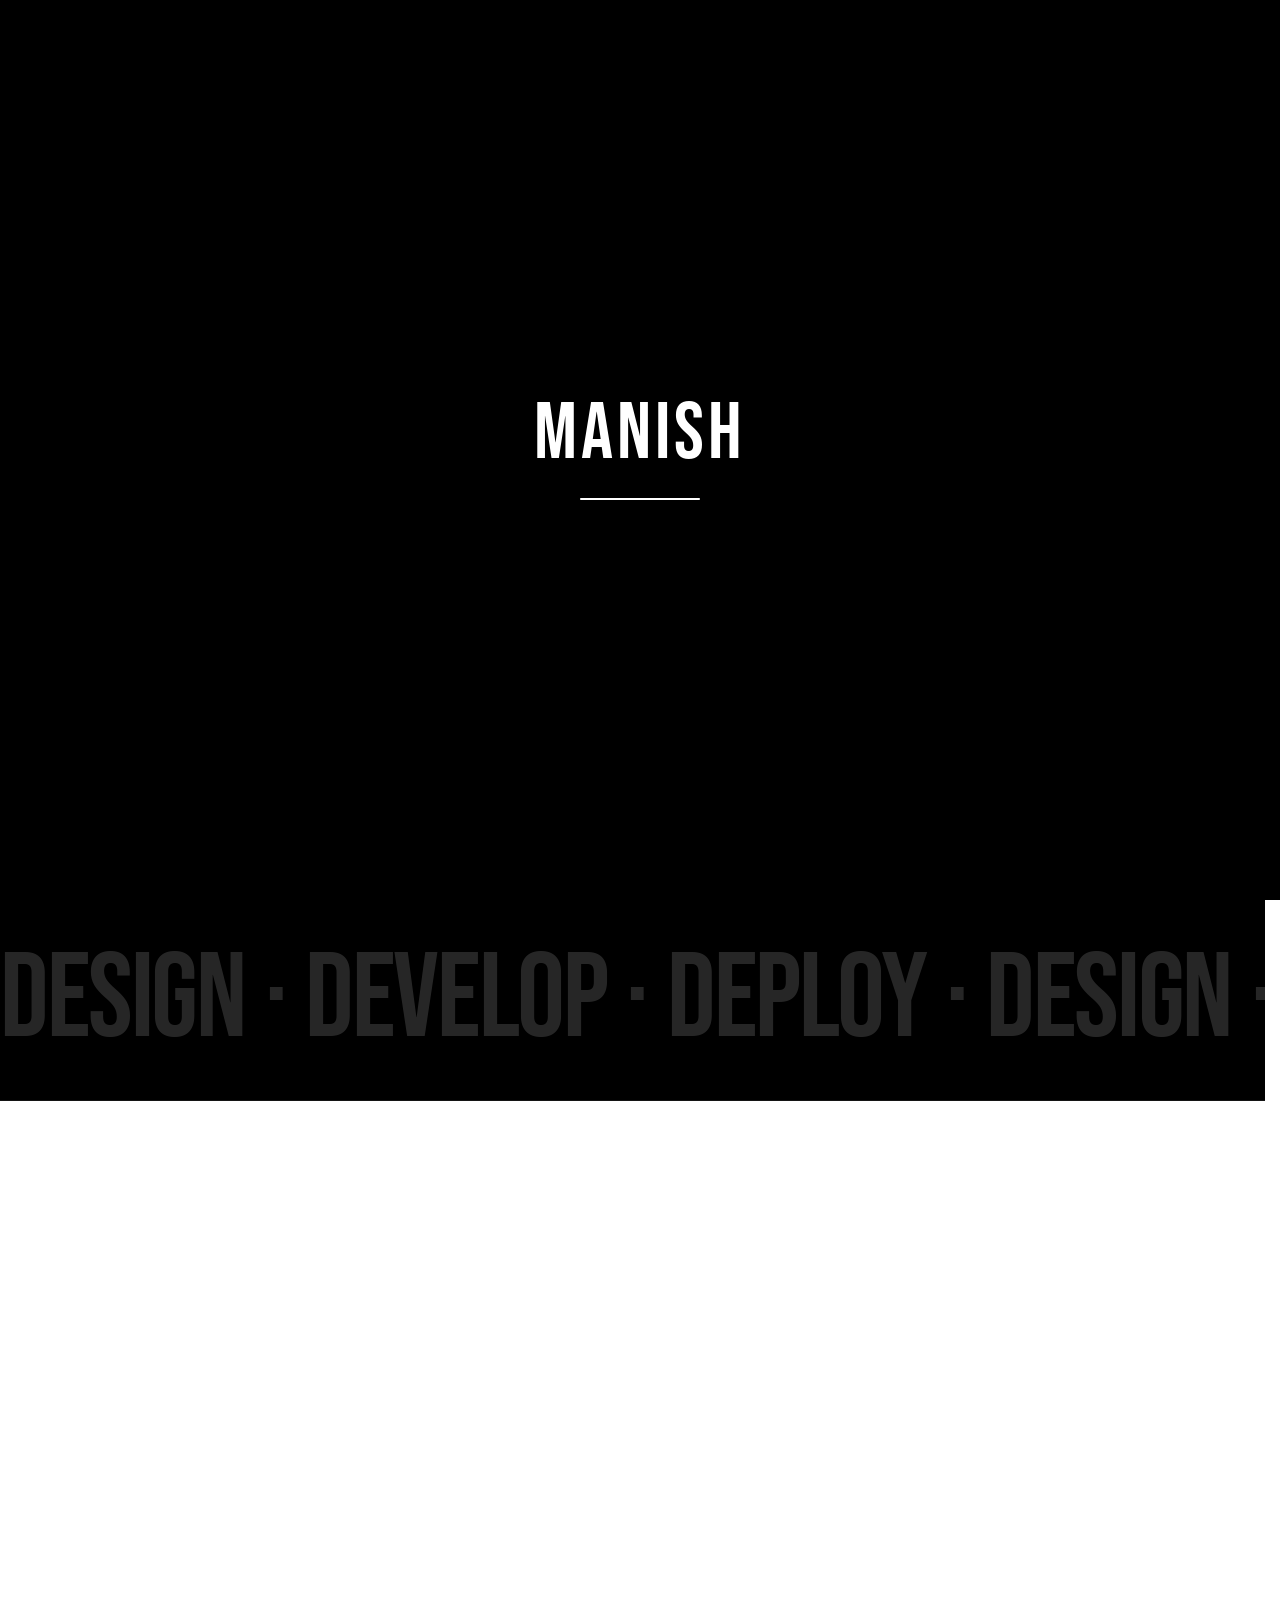
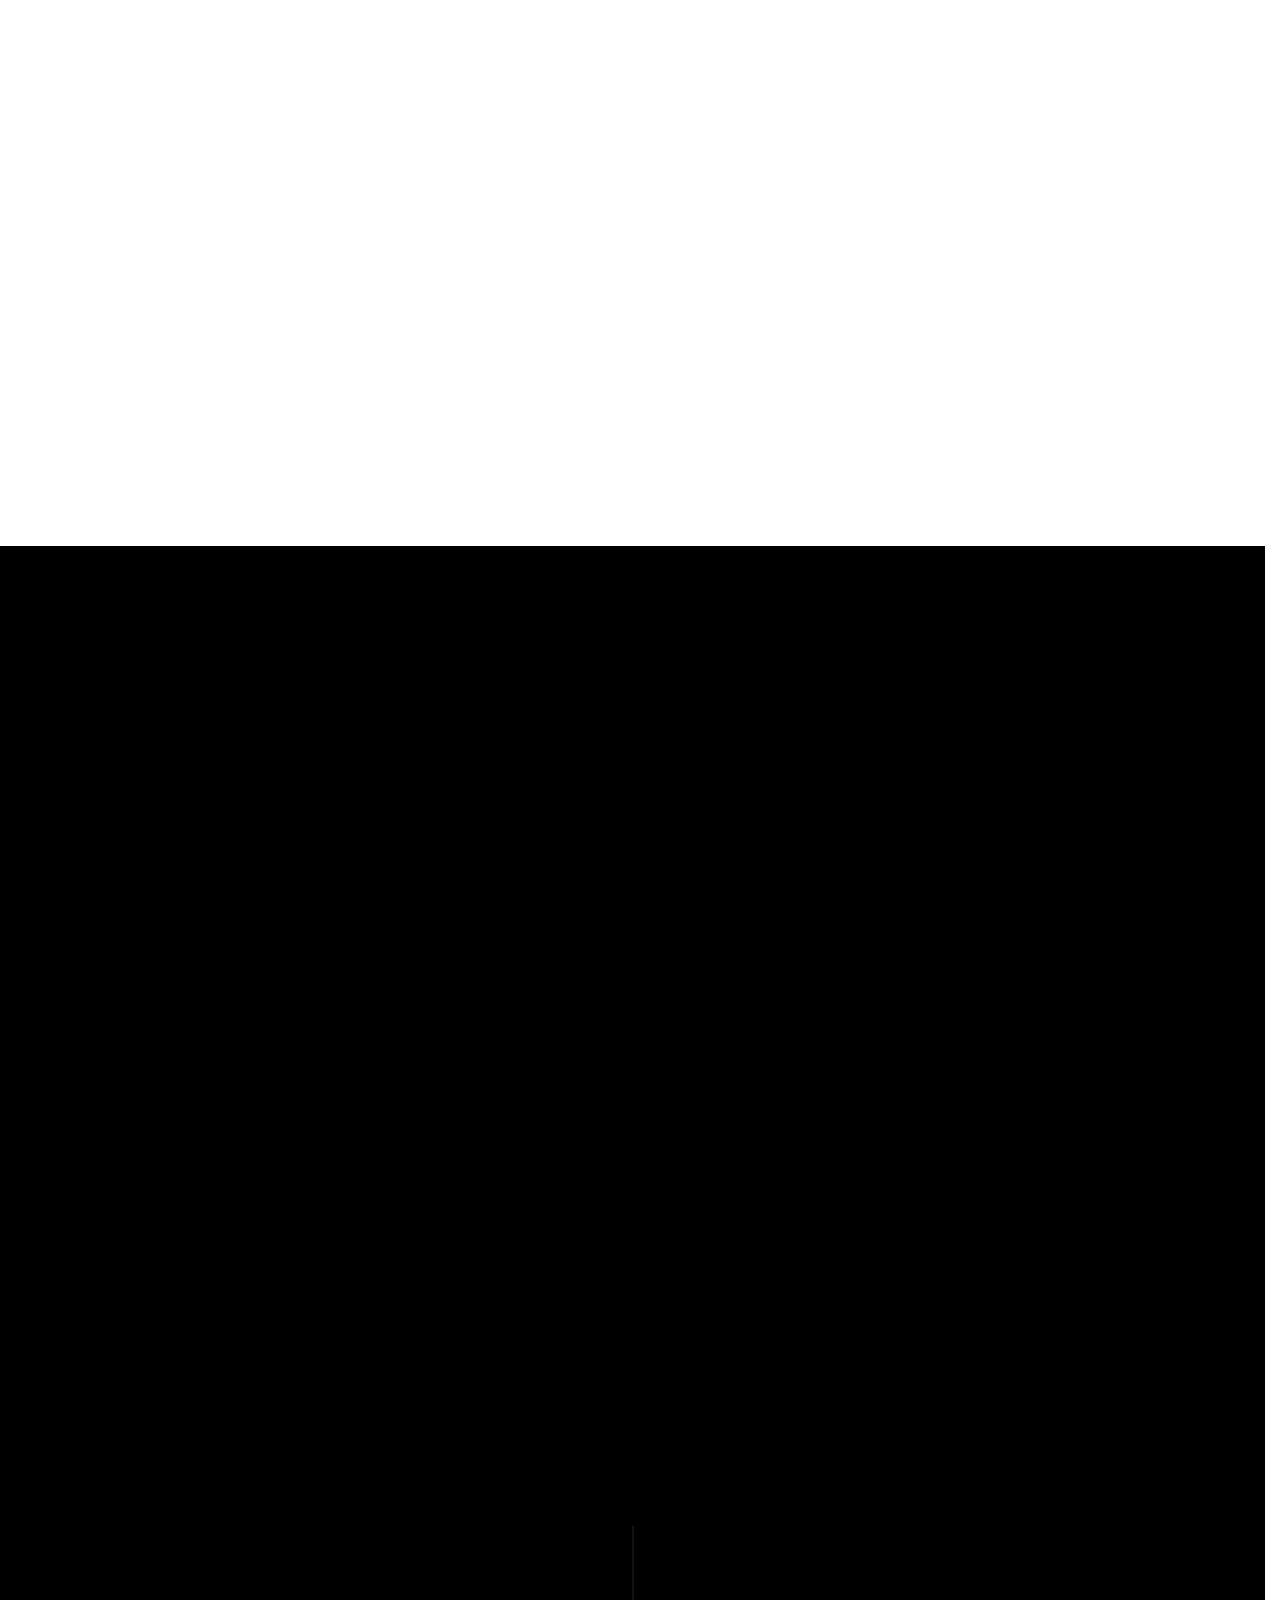
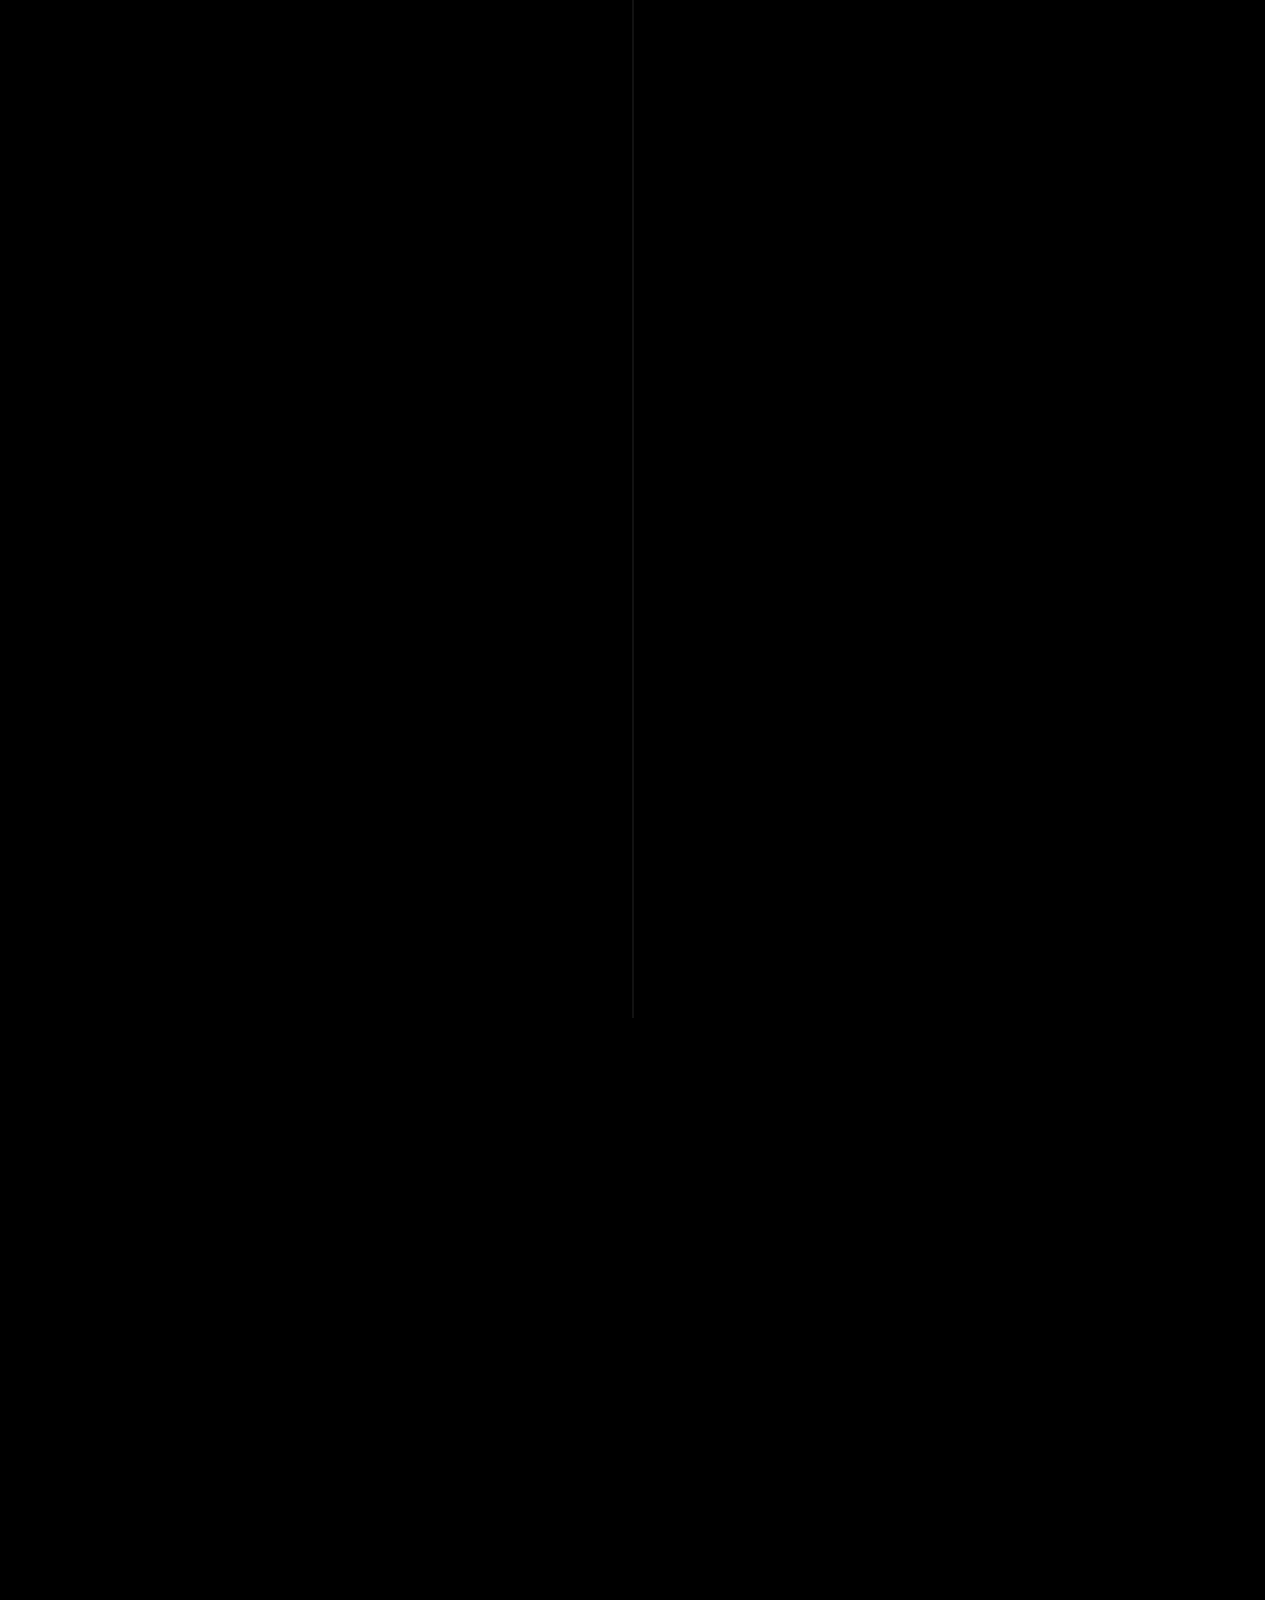
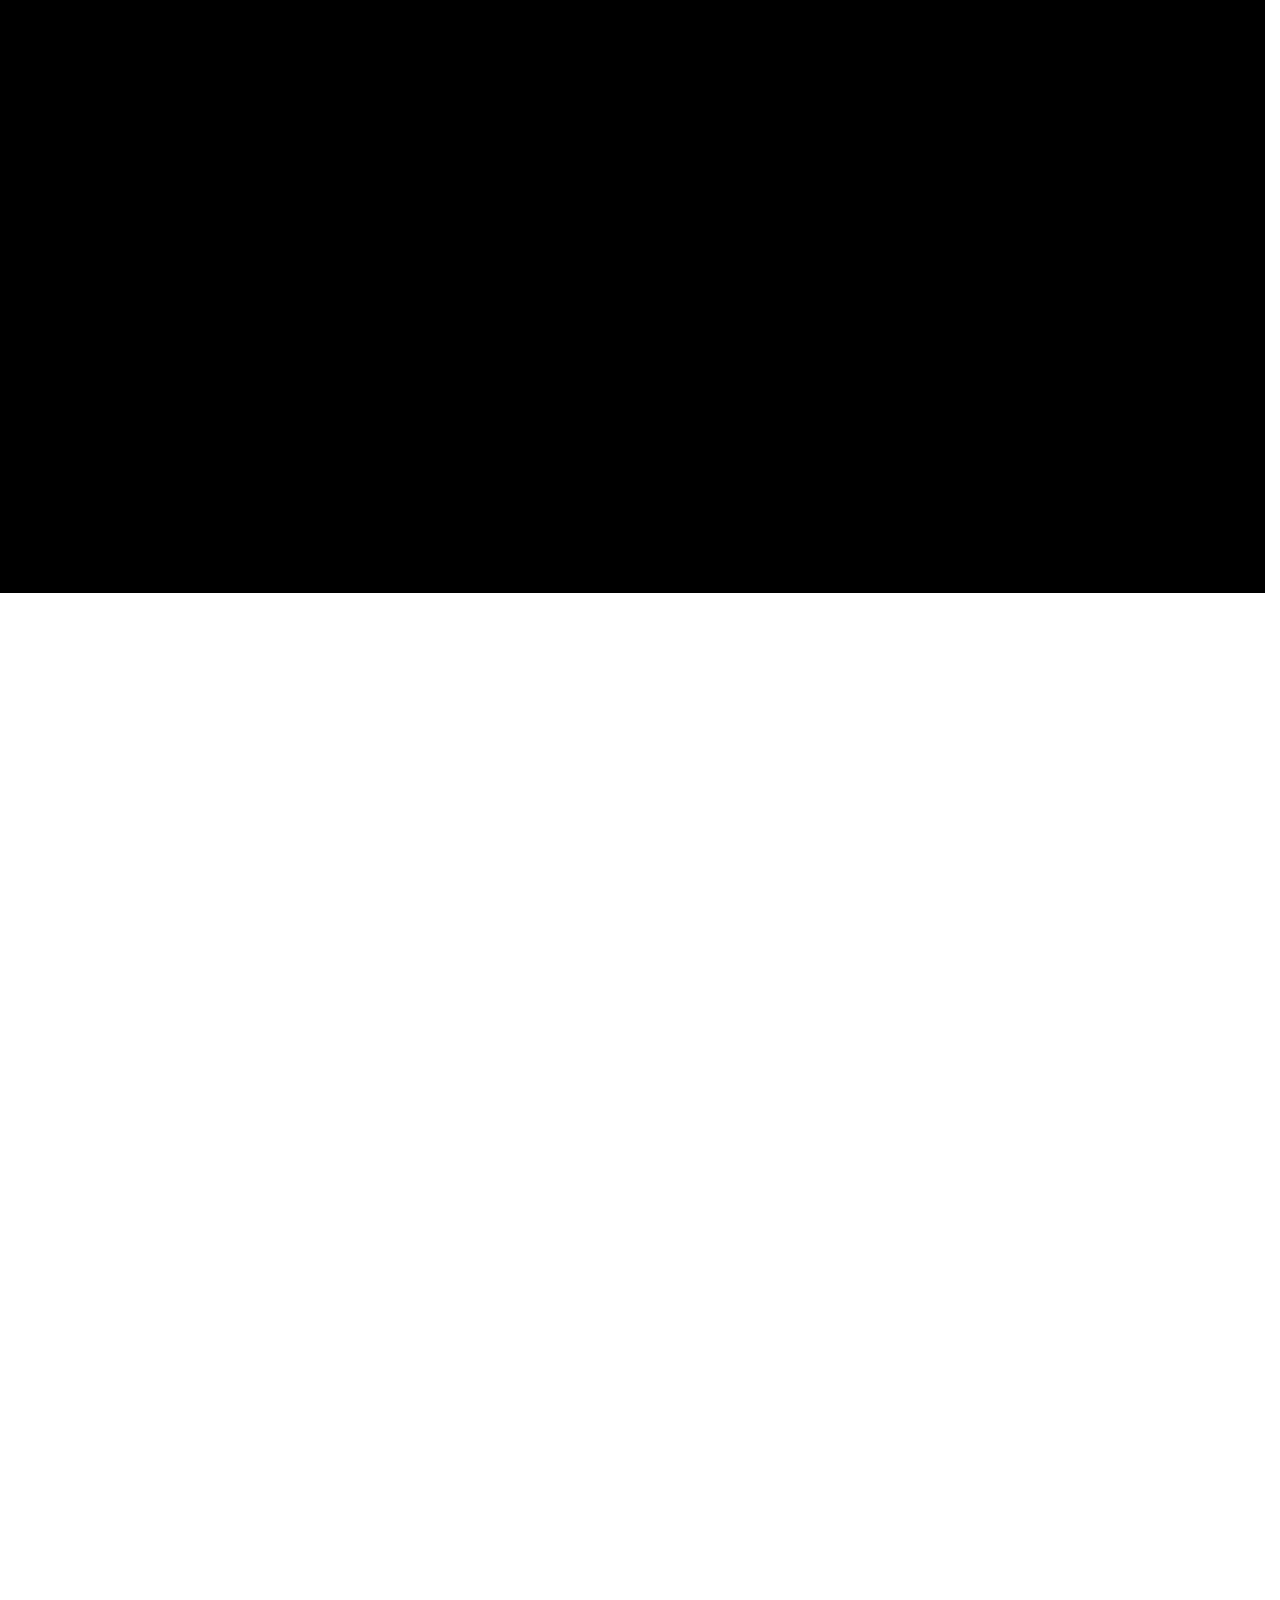
==== commit 5c965937: "changes" ====
--- a/index.html
+++ b/index.html
@@ -9,7 +9,7 @@
 
     <link rel="preconnect" href="https://fonts.googleapis.com">
     <link rel="preconnect" href="https://fonts.gstatic.com" crossorigin>
-    <link href="https://fonts.googleapis.com/css2?family=Bebas+Neue&family=Inter:wght@400;500;700&display=swap" rel="stylesheet">
+    <link href="https://fonts.googleapis.com/css2?family=Bebas+Neue&family=Inter:ital,opsz,wght@0,14..32,100..900;1,14..32,100..900&display=swap" rel="stylesheet">
 
     <link rel="stylesheet" href="home_style.css">
 </head>
@@ -55,11 +55,17 @@
 
         <!-- ====== HERO ====== -->
         <section class="o-hero" id="hero">
+            <!-- Dual-layer background: base always visible, reveal follows cursor -->
             <figure class="o-hero_bg">
-                <img src="assets/user_foreground.png" alt="Manish Mandia">
+                <div class="o-hero_bg_base">
+                    <img src="assets/user_foreground.png" alt="Manish Mandia">
+                </div>
+                <div class="o-hero_bg_reveal">
+                    <img src="assets/user_background.jpg" alt="Manish Mandia Reveal">
+                </div>
             </figure>
             <div class="o-hero_content">
-                <h1 class="o-hero_title" data-split>
+                <h1 class="o-hero_title" id="hero-title">
                     <span class="o-hero_line">I Build The</span>
                     <span class="o-hero_line">Quiet Space</span>
                 </h1>
@@ -173,34 +179,86 @@
             </div>
         </section>
 
-        <!-- ====== JOURNEY / TIMELINE ====== -->
+        <!-- ====== JOURNEY / PREMIUM TIMELINE ====== -->
         <section class="o-journey" id="journey" data-scroll-section>
             <div class="row">
                 <div class="o-journey_label col-24 lg-col-4" data-scroll-reveal>
-                    <span class="section-label">Journey</span>
+                    <span class="section-label" style="color:rgba(255,255,255,0.4)">Journey</span>
                 </div>
                 <div class="o-journey_title col-24 lg-col-19" data-scroll-reveal>
-                    <h2 class="tx-xl" data-split-lines>My Path</h2>
-                </div>
-            </div>
-            <div class="row o-journey_items">
-                <div class="o-journey_item col-24 lg-col-18 lg-off-4" data-scroll-reveal>
-                    <div class="o-journey_year">2024</div>
-                    <div class="o-journey_role">Senior UI Developer</div>
-                    <div class="o-journey_company">Tech Company</div>
-                    <p class="o-journey_desc">Leading frontend development and design systems. Architecting scalable UI solutions and mentoring junior developers.</p>
-                </div>
-                <div class="o-journey_item col-24 lg-col-18 lg-off-4" data-scroll-reveal>
-                    <div class="o-journey_year">2022</div>
-                    <div class="o-journey_role">UI Developer</div>
-                    <div class="o-journey_company">Digital Agency</div>
-                    <p class="o-journey_desc">Built responsive web applications for clients across e-commerce, finance, and healthcare sectors.</p>
-                </div>
-                <div class="o-journey_item col-24 lg-col-18 lg-off-4" data-scroll-reveal>
-                    <div class="o-journey_year">2020</div>
-                    <div class="o-journey_role">Junior Developer</div>
-                    <div class="o-journey_company">Startup</div>
-                    <p class="o-journey_desc">Started journey in frontend development. Learned modern frameworks and best practices.</p>
+                    <h2 class="tx-xl" style="color:#fff">My Path</h2>
+                </div>
+            </div>
+
+            <!-- Premium Timeline -->
+            <div class="o-timeline">
+                <!-- Animated vertical line -->
+                <div class="o-timeline_line">
+                    <div class="o-timeline_line_fill"></div>
+                </div>
+
+                <div class="o-timeline_items">
+
+                    <!-- Item 1 -->
+                    <div class="o-timeline_item">
+                        <div class="o-timeline_year">2024</div>
+                        <div class="o-timeline_dot"></div>
+                        <div class="o-timeline_card">
+                            <div class="o-timeline_card_inner">
+                                <div class="o-timeline_card_header">
+                                    <div class="o-timeline_card_role">Senior UI Developer</div>
+                                    <div class="o-timeline_card_company">Tech Company</div>
+                                </div>
+                                <p class="o-timeline_card_desc">Leading frontend development and design systems. Architecting scalable UI solutions and mentoring junior developers.</p>
+                            </div>
+                        </div>
+                    </div>
+
+                    <!-- Item 2 -->
+                    <div class="o-timeline_item">
+                        <div class="o-timeline_year">2022</div>
+                        <div class="o-timeline_dot"></div>
+                        <div class="o-timeline_card">
+                            <div class="o-timeline_card_inner">
+                                <div class="o-timeline_card_header">
+                                    <div class="o-timeline_card_role">UI Developer</div>
+                                    <div class="o-timeline_card_company">Digital Agency</div>
+                                </div>
+                                <p class="o-timeline_card_desc">Built responsive web applications for clients across e-commerce, finance, and healthcare sectors.</p>
+                            </div>
+                        </div>
+                    </div>
+
+                    <!-- Item 3 -->
+                    <div class="o-timeline_item">
+                        <div class="o-timeline_year">2020</div>
+                        <div class="o-timeline_dot"></div>
+                        <div class="o-timeline_card">
+                            <div class="o-timeline_card_inner">
+                                <div class="o-timeline_card_header">
+                                    <div class="o-timeline_card_role">Junior Developer</div>
+                                    <div class="o-timeline_card_company">Startup</div>
+                                </div>
+                                <p class="o-timeline_card_desc">Started the journey in frontend development. Learned modern frameworks and best practices working on live products.</p>
+                            </div>
+                        </div>
+                    </div>
+
+                    <!-- Item 4 -->
+                    <div class="o-timeline_item">
+                        <div class="o-timeline_year">2018</div>
+                        <div class="o-timeline_dot"></div>
+                        <div class="o-timeline_card">
+                            <div class="o-timeline_card_inner">
+                                <div class="o-timeline_card_header">
+                                    <div class="o-timeline_card_role">CS Graduate</div>
+                                    <div class="o-timeline_card_company">University</div>
+                                </div>
+                                <p class="o-timeline_card_desc">Graduated with a focus on software engineering. Developed a strong foundation in algorithms, data structures, and web fundamentals.</p>
+                            </div>
+                        </div>
+                    </div>
+
                 </div>
             </div>
         </section>
--- a/home_style.css
+++ b/home_style.css
@@ -1,5 +1,5 @@
 /* ============================================================
-   MANISH MANDIA — CHD ART MAKER INSPIRED PORTFOLIO
+   MANISH MANDIA — PORTFOLIYO 3.0
    ============================================================ */
 
 /* ---- DESIGN TOKENS ---- */
@@ -14,18 +14,9 @@
     --font-display: 'Bebas Neue', sans-serif;
     --font-body: 'Inter', sans-serif;
 
-<<<<<<< HEAD
     --ease-out: cubic-bezier(0.23, 1, 0.32, 1);
     --ease-smooth: cubic-bezier(0.19, 1, 0.22, 1);
     --ease-power: cubic-bezier(0.16, 1, 0.3, 1);
-=======
-    --x: 40vw;
-    --y: 40vh;
-
-    --transition-duration: 0.6s;
-    --premium-bezier: cubic-bezier(0.16, 1, 0.3, 1);
-    --chd-bezier: cubic-bezier(0.23, 1, 0.32, 1);
->>>>>>> b27009903b7e08f6bbce284e1f20a98da1ad7440
 }
 
 /* ---- RESET ---- */
@@ -41,18 +32,10 @@
 }
 
 /* Lenis smooth scroll */
-html.lenis, html.lenis body {
-    height: auto;
-}
-.lenis.lenis-smooth {
-    scroll-behavior: auto !important;
-}
-.lenis.lenis-smooth [data-lenis-prevent] {
-    overscroll-behavior: contain;
-}
-.lenis.lenis-stopped {
-    overflow: hidden;
-}
+html.lenis, html.lenis body { height: auto; }
+.lenis.lenis-smooth { scroll-behavior: auto !important; }
+.lenis.lenis-smooth [data-lenis-prevent] { overscroll-behavior: contain; }
+.lenis.lenis-stopped { overflow: hidden; }
 
 body {
     font-family: var(--font-body);
@@ -62,256 +45,6 @@
     color: var(--black);
     background: var(--white);
     overflow-x: hidden;
-<<<<<<< HEAD
-=======
-    font-family: var(--font-primary);
-    line-height: 1.6;
-}
-
-h1, h2, h3, h4, .logo, .accent-text {
-    font-family: var(--font-heading);
-}
-
-a {
-    color: inherit;
-    text-decoration: none;
-}
-
-/* Keyframe Animations - CHD Style */
-@keyframes slideInUp {
-    0% { transform: translateY(103%); }
-    100% { transform: translateY(0%); }
-}
-
-@keyframes slideOut {
-    0% { transform: translateY(0%); }
-    100% { transform: translateY(-104%); }
-}
-
-@keyframes marquee-continuous {
-    0% { transform: translateX(0); }
-    100% { transform: translateX(-50%); }
-}
-
-/* Navigation */
-.glass_navbar {
-    position: fixed;
-    top: 0;
-    left: 0;
-    width: 100%;
-    z-index: 1000;
-    padding: 1.25rem 4rem;
-    display: flex;
-    justify-content: space-between;
-    align-items: center;
-    background: var(--glass-bg);
-    backdrop-filter: blur(20px);
-    border-bottom: 1px solid var(--border-color);
-    transition: all var(--transition-duration) var(--premium-bezier);
-}
-
-.glass_navbar.scrolled {
-    padding: 0.75rem 4rem;
-    background: rgba(15, 16, 18, 0.95);
-}
-
-.logo {
-    font-weight: 700;
-    font-size: 1.5rem;
-    letter-spacing: 2px;
-    color: var(--text-color);
-    display: inline-flex;
-    overflow: hidden;
-}
-
-.logo .letter-wrapper {
-    position: relative;
-    display: inline-flex;
-    overflow: hidden;
-}
-
-.logo .letter-wrapper span {
-    display: inline-flex;
-    transform: translateY(103%);
-    animation: slideInUp 1s var(--chd-bezier) forwards;
-    animation-delay: var(--delay, 0s);
-}
-
-.logo span {
-    font-weight: 300;
-    font-family: var(--font-primary);
-}
-
-.glass_navbar ul {
-    display: flex;
-    list-style: none;
-    gap: 3rem;
-}
-
-.glass_navbar a {
-    font-size: 0.85rem;
-    font-weight: 400;
-    opacity: 0.7;
-    position: relative;
-    transition: opacity 0.3s ease;
-}
-
-.glass_navbar a::after {
-    content: '';
-    position: absolute;
-    bottom: -4px;
-    left: 0;
-    width: 0;
-    height: 1px;
-    background: var(--accent-color);
-    transition: width 0.3s ease;
-}
-
-.glass_navbar a:hover {
-    opacity: 1;
-}
-
-.glass_navbar a:hover::after {
-    width: 100%;
-}
-
-/* Hero Section */
-#hero {
-    height: 100vh;
-    position: relative;
-    overflow: hidden;
-}
-
-.hero-layer {
-    position: absolute;
-    top: 0;
-    left: 0;
-    width: 100%;
-    height: 100%;
-    display: flex;
-    justify-content: center;
-    align-items: center;
-    background-size: cover;
-    background-position: center;
-    background-repeat: no-repeat;
-}
-
-.hero-layer.bg-dark {
-    background-image: linear-gradient(rgba(10, 10, 10, 0.5)), url('assets/user_foreground.png');
-    z-index: 1;
-}
-
-.hero-layer.bg-light {
-    background-image: url('assets/user_background.jpg');
-    z-index: 2;
-    clip-path: circle(var(--cursor-radius, 150px) at var(--x) var(--y));
-    pointer-events: none;
-}
-
-.hero-content {
-    text-align: center;
-    z-index: 3;
-    padding: 0 4rem;
-    max-width: 1200px;
-}
-
-.hero-content h1 {
-    font-size: clamp(2.5rem, 6vw, 5rem);
-    font-weight: 700;
-    letter-spacing: -2px;
-    line-height: 1.1;
-    text-transform: uppercase;
-    text-shadow: 0 0 40px rgba(0, 0, 0, 0.5);
-}
-
-.hero-layer.bg-light .hero-content h1 {
-    color: #000;
-    text-shadow: none;
-}
-
-/* Hero UI Overlay */
-.hero-ui {
-    position: absolute;
-    top: 0;
-    left: 0;
-    width: 100%;
-    height: 100%;
-    z-index: 10;
-    pointer-events: none;
-    display: flex;
-    flex-direction: column;
-    justify-content: space-between;
-}
-
-.scroll-indicator {
-    position: absolute;
-    bottom: 180px;
-    left: 50%;
-    transform: translateX(-50%);
-    display: flex;
-    flex-direction: column;
-    align-items: center;
-    gap: 1rem;
-    opacity: 0.6;
-    animation: bounce 2s infinite;
-}
-
-@keyframes bounce {
-    0%, 100% { transform: translateX(-50%) translateY(0); }
-    50% { transform: translateX(-50%) translateY(10px); }
-}
-
-.scroll-indicator .label {
-    font-size: 0.7rem;
-    text-transform: uppercase;
-    letter-spacing: 2px;
-}
-
-.scroll-indicator .line {
-    width: 1px;
-    height: 60px;
-    background: linear-gradient(to bottom, var(--accent-color), transparent);
-}
-
-.bottom-hud {
-    position: absolute;
-    bottom: 3rem;
-    left: 0;
-    width: 100%;
-    padding: 0 4rem;
-    display: flex;
-    justify-content: space-between;
-    align-items: flex-end;
-}
-
-.bottom-hud .side {
-    font-size: 0.85rem;
-    font-weight: 500;
-    opacity: 0.7;
-    letter-spacing: 1px;
-}
-
-.bottom-hud .center {
-    text-align: center;
-    font-size: 0.85rem;
-    opacity: 0.6;
-    line-height: 1.8;
-    max-width: 400px;
-}
-
-.bottom-hud .side.right {
-    text-align: right;
-}
-
-/* Section Base Styles */
-section {
-    min-height: 100vh;
-    padding: 6rem 4rem;
-    display: flex;
-    flex-direction: column;
-    justify-content: center;
->>>>>>> b27009903b7e08f6bbce284e1f20a98da1ad7440
-    position: relative;
 }
 
 a { color: inherit; text-decoration: none; }
@@ -322,496 +55,32 @@
 /* ---- KEYFRAMES ---- */
 @keyframes slideInUp {
     from { transform: translateY(103%); }
-    to { transform: translateY(0); }
-}
-
-<<<<<<< HEAD
+    to   { transform: translateY(0); }
+}
 @keyframes slideOut {
     from { transform: translateY(0); }
-    to { transform: translateY(-104%); }
-=======
-/* About Section */
-#about {
-    background: var(--bg-color);
-}
-
-.about-container {
-    display: grid;
-    grid-template-columns: 150px 1fr;
-    gap: 4rem;
-    max-width: 1400px;
-    margin: 0 auto;
-    width: 100%;
-}
-
-.about-label {
-    font-size: 0.75rem;
-    font-weight: 700;
-    text-transform: uppercase;
-    letter-spacing: 3px;
-    color: var(--accent-color);
-    opacity: 0.9;
-}
-
-.about-text h2 {
-    font-size: clamp(2rem, 4vw, 3.5rem);
-    line-height: 1.2;
-    font-weight: 700;
-    text-transform: uppercase;
-    margin-bottom: 2rem;
-    background: linear-gradient(135deg, var(--text-color), rgba(255, 255, 255, 0.5));
-    -webkit-background-clip: text;
-    -webkit-text-fill-color: transparent;
-    background-clip: text;
-}
-
-.about-text p {
-    font-size: 1.05rem;
-    opacity: 0.7;
-    line-height: 1.8;
-    margin-bottom: 1.5rem;
-    max-width: 800px;
-}
-
-.stats-container {
-    display: grid;
-    grid-template-columns: repeat(3, 1fr);
-    gap: 2rem;
-    margin-top: 5rem;
-    padding-top: 3rem;
-    border-top: 1px solid var(--border-color);
-    max-width: 1400px;
-}
-
-.stat-box {
-    text-align: center;
-    padding: 2rem;
-    background: rgba(255, 255, 255, 0.02);
-    border: 1px solid var(--border-color);
-    border-radius: 12px;
-    transition: all 0.6s var(--chd-bezier);
-    position: relative;
-    overflow: hidden;
-}
-
-.stat-box::before {
-    content: '';
-    position: absolute;
-    top: 50%;
-    left: 50%;
-    width: 0;
-    height: 0;
-    border-radius: 50%;
-    background: radial-gradient(circle, rgba(0, 220, 130, 0.1), transparent 70%);
-    transform: translate(-50%, -50%);
-    transition: all 0.8s var(--chd-bezier);
-    opacity: 0;
-}
-
-.stat-box:hover::before {
-    width: 300px;
-    height: 300px;
-    opacity: 1;
-}
-
-.stat-box:hover {
-    background: rgba(255, 255, 255, 0.04);
-    border-color: var(--accent-color);
-    transform: translateY(-10px) scale(1.05);
-    box-shadow: 0 20px 40px rgba(0, 220, 130, 0.2);
-}
-
-.stat-box .accent-text {
-    color: var(--accent-color);
-    font-size: 3rem;
-    font-weight: 700;
-    margin-bottom: 0.5rem;
-    font-family: var(--font-heading);
-    transition: all 0.6s var(--chd-bezier);
-    position: relative;
-    z-index: 1;
-}
-
-.stat-box:hover .accent-text {
-    transform: scale(1.15);
-    text-shadow: 0 0 20px rgba(0, 220, 130, 0.5);
-}
-
-.stat-box p {
-    font-size: 0.9rem;
-    opacity: 0.6;
-}
-
-/* Timeline Section */
-#timeline {
-    background: var(--bg-secondary);
-}
-
-.timeline-container {
-    max-width: 1400px;
-    margin: 0 auto;
-    width: 100%;
-}
-
-.timeline-content {
-    padding-left: 4rem;
-}
-
-.timeline-content h2 {
-    font-size: clamp(2rem, 4vw, 3rem);
-    font-weight: 700;
-    text-transform: uppercase;
-    margin-bottom: 4rem;
-}
-
-.timeline-items {
-    position: relative;
-    padding-left: 3rem;
-}
-
-.timeline-items::before {
-    content: '';
-    position: absolute;
-    left: 0;
-    top: 10px;
-    bottom: 0;
-    width: 2px;
-    background: linear-gradient(to bottom, var(--accent-color), rgba(255, 255, 255, 0.1));
-}
-
-.timeline-item {
-    position: relative;
-    padding: 2rem 2.5rem;
-    margin-bottom: 2rem;
-    background: rgba(255, 255, 255, 0.02);
-    border: 1px solid var(--border-color);
-    border-radius: 12px;
-    transition: all 0.6s var(--chd-bezier);
-    overflow: hidden;
-}
-
-.timeline-item::before {
-    content: '';
-    position: absolute;
-    left: -8px;
-    top: 2.5rem;
-    width: 14px;
-    height: 14px;
-    border-radius: 50%;
-    background: var(--accent-color);
-    box-shadow: 0 0 20px var(--accent-color);
-    transition: all 0.6s var(--chd-bezier);
-}
-
-.timeline-item::after {
-    content: '';
-    position: absolute;
-    top: 0;
-    left: -100%;
-    width: 100%;
-    height: 100%;
-    background: linear-gradient(90deg, transparent, rgba(0, 220, 130, 0.05), transparent);
-    transition: left 0.8s var(--chd-bezier);
-}
-
-.timeline-item:hover::after {
-    left: 100%;
-}
-
-.timeline-item:hover {
-    background: rgba(255, 255, 255, 0.04);
-    border-color: var(--accent-color);
-    transform: translateX(15px) scale(1.02);
-    box-shadow: 0 10px 30px rgba(0, 220, 130, 0.15);
-}
-
-.timeline-item:hover::before {
-    transform: scale(1.5);
-    box-shadow: 0 0 30px var(--accent-color), 0 0 60px rgba(0, 220, 130, 0.3);
-}
-
-.timeline-year {
-    font-size: 0.8rem;
-    font-weight: 700;
-    color: var(--accent-color);
-    margin-bottom: 0.75rem;
-    letter-spacing: 2px;
-    text-transform: uppercase;
-}
-
-.timeline-title {
-    font-size: 1.5rem;
-    font-weight: 700;
-    margin-bottom: 0.5rem;
-}
-
-.timeline-company {
-    font-size: 1rem;
-    opacity: 0.6;
-    margin-bottom: 1rem;
-    font-style: italic;
-}
-
-.timeline-description {
-    font-size: 0.95rem;
-    opacity: 0.7;
-    line-height: 1.7;
-}
-
-/* Works Section */
-#works {
-    background: var(--bg-color);
-    padding: 0;
-    overflow: hidden;
-    position: relative;
-}
-
-#works::before {
-    content: '';
-    position: absolute;
-    top: -100px;
-    left: 50%;
-    transform: translateX(-50%);
-    width: 80%;
-    height: 400px;
-    background: radial-gradient(ellipse, rgba(0, 220, 130, 0.15) 0%, transparent 70%);
-    pointer-events: none;
-    z-index: 0;
-}
-
-.works-container {
-    max-width: 1400px;
-    margin: 0 auto;
-    width: 100%;
-    position: relative;
-    z-index: 1;
-}
-
-.works-content {
-    padding: 6rem 4rem 0;
-}
-
-.works-content h2 {
-    font-size: clamp(2rem, 4vw, 3rem);
-    font-weight: 700;
-    text-transform: uppercase;
-    margin-bottom: 4rem;
-    background: linear-gradient(135deg, var(--text-color), rgba(255, 255, 255, 0.5));
-    -webkit-background-clip: text;
-    -webkit-text-fill-color: transparent;
-    background-clip: text;
-}
-
-.works-grid {
-    display: grid;
-    grid-template-columns: repeat(3, 1fr);
-    gap: 3rem;
-    width: 100%;
-    max-width: 1400px;
-    margin: 0 auto 6rem;
-    padding: 0 4rem;
-}
-
-.work-card {
-    position: relative;
-    border-radius: 20px;
-    overflow: hidden;
-    aspect-ratio: 4 / 5;
-    background: linear-gradient(135deg, #0d0d0d 0%, #1a1a1a 100%);
-    border: 1px solid rgba(255, 255, 255, 0.08);
-    cursor: pointer;
-    transform-style: preserve-3d;
-    will-change: transform;
-    transition: border-color 0.6s var(--chd-bezier),
-                transform 0.6s var(--chd-bezier);
-}
-
-.work-card::before {
-    content: '';
-    position: absolute;
-    top: -50%;
-    left: -50%;
-    right: -50%;
-    bottom: -50%;
-    background: radial-gradient(circle at 50% 50%, rgba(0, 220, 130, 0.3), transparent 50%);
-    opacity: 0;
-    transition: opacity 0.6s var(--chd-bezier);
-    pointer-events: none;
-    z-index: 0;
-    filter: blur(40px);
-}
-
-.work-card::after {
-    content: '';
-    position: absolute;
-    inset: -100px;
-    background: radial-gradient(circle 400px at var(--mouse-x, 50%) var(--mouse-y, 50%), 
-                rgba(0, 220, 130, 0.15), 
-                transparent 40%);
-    opacity: 0;
-    transition: opacity 0.6s var(--chd-bezier);
-    pointer-events: none;
-    z-index: 1;
-}
-
-.work-card:hover::before,
-.work-card:hover::after {
-    opacity: 1;
-}
-
-.work-card:hover {
-    border-color: rgba(0, 220, 130, 0.4);
-    transform: translateY(-10px);
-}
-
-.work-card img {
-    width: 100%;
-    height: 100%;
-    object-fit: cover;
-    transition: transform 0.6s var(--chd-bezier), opacity 0.6s var(--chd-bezier);
-    opacity: 0.7;
-    filter: grayscale(20%);
-}
-
-.work-card:hover img {
-    transform: scale(1.1) rotate(2deg);
-    opacity: 1;
-    filter: grayscale(0%);
-}
-
-.card-content {
-    position: absolute;
-    bottom: 0;
-    left: 0;
-    width: 100%;
-    padding: 3rem 2.5rem 2.5rem;
-    background: linear-gradient(180deg, rgba(10, 10, 10, 0) 0%, rgba(10, 10, 10, 0.97) 20%, rgba(10, 10, 10, 1) 100%);
-    transform: translateY(20px) translateZ(20px);
-    opacity: 0;
-    transition: all 0.6s var(--chd-bezier);
-    pointer-events: none;
-    z-index: 3;
-}
-
-.work-card:hover .card-content {
-    transform: translateY(0) translateZ(20px);
-    opacity: 1;
-}
-
-.card-content h3 {
-    font-size: 1.6rem;
-    font-weight: 700;
-    margin-bottom: 0.75rem;
-    color: var(--text-color);
-    letter-spacing: -0.5px;
-}
-
-.card-content p {
-    font-size: 0.95rem;
-    opacity: 0.75;
-    margin-bottom: 1.5rem;
-    line-height: 1.6;
-}
-
-.card-tags {
-    display: flex;
-    flex-wrap: wrap;
-    gap: 0.65rem;
-}
-
-.card-tags span {
-    font-size: 0.75rem;
-    padding: 0.5rem 1rem;
-    background: rgba(0, 220, 130, 0.08);
-    color: var(--accent-color);
-    border-radius: 6px;
-    font-weight: 500;
-    border: 1px solid rgba(0, 220, 130, 0.2);
-    backdrop-filter: blur(10px);
-}
-
-/* Works Marquee Hero */
-.marquee-section {
-    position: relative;
-    justify-content: center;
-    align-items: center;
-    background: var(--bg-secondary);
-    color: var(--text-color);
-    min-height: 40vh;
-    overflow: hidden;
-    border-top: 1px solid var(--border-color);
-    border-bottom: 1px solid var(--border-color);
-}
-
-.marquee-section::before {
-    content: '';
-    position: absolute;
-    top: 0;
-    left: 50%;
-    transform: translateX(-50%);
-    width: 60%;
-    height: 100%;
-    background: radial-gradient(ellipse, rgba(0, 220, 130, 0.08) 0%, transparent 60%);
-    pointer-events: none;
-    z-index: 0;
-}
-
-.marquee-super {
-    width: 100%;
-    overflow: hidden;
-    white-space: nowrap;
-    position: absolute;
-    top: 50%;
-    transform: translateY(-50%);
-    display: flex;
-    will-change: transform;
-}
-
-.marquee-giant {
-    display: inline-block;
-    font-size: clamp(5rem, 12vw, 10rem);
-    font-weight: 800;
-    color: transparent;
-    -webkit-text-stroke: 1px rgba(255, 255, 255, 0.3);
-    will-change: transform;
-    line-height: 1;
-    animation: marquee-continuous 30s linear infinite;
-    text-transform: uppercase;
-    letter-spacing: -5px;
-    transition: all 0.4s var(--chd-bezier);
-    padding-right: 3rem;
-}
-
-.marquee-giant:hover {
-    color: transparent;
-    -webkit-text-stroke: 1px var(--accent-color);
-    text-shadow: 0 0 40px rgba(0, 220, 130, 0.6),
-                 0 0 80px rgba(0, 220, 130, 0.3);
-    filter: drop-shadow(0 0 20px rgba(0, 220, 130, 0.5));
-    animation-play-state: paused;
->>>>>>> b27009903b7e08f6bbce284e1f20a98da1ad7440
-}
-
+    to   { transform: translateY(-104%); }
+}
 @keyframes marquee {
     from { transform: translateX(0); }
-    to { transform: translateX(-100%); }
-}
-
+    to   { transform: translateX(-100%); }
+}
 @keyframes loaderProgress {
     from { transform: scaleX(0); }
-    to { transform: scaleX(1); }
-}
-
+    to   { transform: scaleX(1); }
+}
 @keyframes fadeIn {
     from { opacity: 0; }
-    to { opacity: 1; }
-}
-
+    to   { opacity: 1; }
+}
 @keyframes heroScroll {
     0%, 100% { transform: scaleY(0); transform-origin: top; }
-    50% { transform: scaleY(1); transform-origin: top; }
-    51% { transform-origin: bottom; }
-    100% { transform: scaleY(0); transform-origin: bottom; }
+    50%       { transform: scaleY(1); transform-origin: top; }
+    51%       { transform-origin: bottom; }
+}
+@keyframes pulseGlow {
+    0%, 100% { box-shadow: 0 0 12px rgba(255,255,255,0.4), 0 0 0 4px rgba(255,255,255,0.1); }
+    50%       { box-shadow: 0 0 30px rgba(255,255,255,0.8), 0 0 0 6px rgba(255,255,255,0.2); }
 }
 
 /* ---- TYPOGRAPHY SCALE ---- */
@@ -861,83 +130,9 @@
     color: var(--gray-700);
 }
 
-<<<<<<< HEAD
 /* ---- GRID ---- */
 .row {
     position: relative;
-=======
-.contact-description {
-    font-size: 1.1rem;
-    opacity: 0.7;
-    line-height: 1.7;
-    margin-bottom: 3rem;
-    max-width: 600px;
-}
-
-.contact-cta {
-    display: flex;
-    gap: 1rem;
-    margin-bottom: 4rem;
-}
-
-.btn {
-    padding: 1rem 2rem;
-    font-size: 0.9rem;
-    font-weight: 600;
-    border-radius: 8px;
-    cursor: pointer;
-    transition: all 0.6s var(--chd-bezier);
-    border: none;
-    font-family: var(--font-primary);
-    position: relative;
-    overflow: hidden;
-}
-
-.btn::before {
-    content: '';
-    position: absolute;
-    top: 50%;
-    left: 50%;
-    width: 0;
-    height: 0;
-    border-radius: 50%;
-    background: rgba(255, 255, 255, 0.2);
-    transform: translate(-50%, -50%);
-    transition: all 0.6s var(--chd-bezier);
-}
-
-.btn:hover::before {
-    width: 300px;
-    height: 300px;
-}
-
-.btn-primary {
-    background: var(--accent-color);
-    color: var(--bg-color);
-}
-
-.btn-primary:hover {
-    background: var(--accent-secondary);
-    transform: translateY(-5px) scale(1.05);
-    box-shadow: 0 20px 40px rgba(0, 220, 130, 0.4),
-                0 0 60px rgba(0, 220, 130, 0.2);
-}
-
-.btn-outline {
-    background: transparent;
-    color: var(--text-color);
-    border: 1px solid var(--border-color);
-}
-
-.btn-outline:hover {
-    border-color: var(--accent-color);
-    color: var(--accent-color);
-    box-shadow: 0 10px 30px rgba(0, 220, 130, 0.2);
-    transform: translateY(-5px);
-}
-
-.contact-links {
->>>>>>> b27009903b7e08f6bbce284e1f20a98da1ad7440
     display: grid;
     grid-template-columns: repeat(24, 1fr);
     gap: 0 1.5rem;
@@ -957,7 +152,6 @@
     transition: transform 1.3s var(--ease-smooth);
 }
 
-<<<<<<< HEAD
 /* ---- LOADING STATE ---- */
 .is-loading { cursor: wait; pointer-events: none; }
 .is-loading body { overflow: hidden; }
@@ -969,53 +163,10 @@
     position: fixed;
     top: 0; left: 0;
     z-index: 9999;
-=======
-.contact-link {
-    display: flex;
-    align-items: center;
-    gap: 1.5rem;
-    padding: 1.5rem 2rem;
-    background: rgba(255, 255, 255, 0.02);
-    border: 1px solid var(--border-color);
-    border-radius: 12px;
-    transition: all 0.6s var(--chd-bezier);
-    position: relative;
-    overflow: hidden;
-}
-
-.contact-link::before {
-    content: '';
-    position: absolute;
-    top: 0;
-    left: -100%;
-    width: 100%;
-    height: 100%;
-    background: linear-gradient(90deg, transparent, rgba(0, 220, 130, 0.1), transparent);
-    transition: left 0.8s var(--chd-bezier);
-}
-
-.contact-link:hover::before {
-    left: 100%;
-}
-
-.contact-link:hover {
-    background: rgba(255, 255, 255, 0.04);
-    border-color: var(--accent-color);
-    transform: translateX(10px) scale(1.02);
-    box-shadow: 0 10px 30px rgba(0, 220, 130, 0.2);
-}
-
-.contact-link-icon {
-    width: 40px;
-    height: 40px;
-    background: rgba(0, 220, 130, 0.1);
-    border-radius: 8px;
->>>>>>> b27009903b7e08f6bbce284e1f20a98da1ad7440
     display: flex;
     flex-direction: column;
     align-items: center;
     justify-content: center;
-<<<<<<< HEAD
     gap: 3rem;
     width: 100%; height: 100%;
     background: var(--black);
@@ -1028,52 +179,32 @@
     letter-spacing: 0.05em;
     display: flex;
 }
-.o-loader_letterWrapper {
-    display: inline-flex;
-    overflow: hidden;
-}
+.o-loader_letterWrapper { display: inline-flex; overflow: hidden; }
 .o-loader_letter {
     display: inline-block;
     transform: translateY(100%);
     animation: slideInUp 0.8s var(--ease-out) forwards;
     animation-delay: var(--d, 0s);
 }
-.o-loader_letterWrapper:nth-child(1) .o-loader_letter { --d: 0.1s; }
+.o-loader_letterWrapper:nth-child(1) .o-loader_letter { --d: 0.10s; }
 .o-loader_letterWrapper:nth-child(2) .o-loader_letter { --d: 0.15s; }
-.o-loader_letterWrapper:nth-child(3) .o-loader_letter { --d: 0.2s; }
+.o-loader_letterWrapper:nth-child(3) .o-loader_letter { --d: 0.20s; }
 .o-loader_letterWrapper:nth-child(4) .o-loader_letter { --d: 0.25s; }
-.o-loader_letterWrapper:nth-child(5) .o-loader_letter { --d: 0.3s; }
+.o-loader_letterWrapper:nth-child(5) .o-loader_letter { --d: 0.30s; }
 .o-loader_letterWrapper:nth-child(6) .o-loader_letter { --d: 0.35s; }
-
 .o-loader_progress {
-    width: 120px;
-    height: 2px;
+    width: 120px; height: 2px;
     background: rgba(255,255,255,0.15);
-    border-radius: 2px;
-    overflow: hidden;
+    border-radius: 2px; overflow: hidden;
 }
 .o-loader_bar {
     width: 100%; height: 100%;
     background: var(--white);
-    transform: scaleX(0);
-    transform-origin: left;
+    transform: scaleX(0); transform-origin: left;
     animation: loaderProgress 1.8s var(--ease-out) 0.4s forwards;
-=======
-    font-size: 1.2rem;
-    color: var(--accent-color);
-    transition: all 0.6s var(--chd-bezier);
-}
-
-.contact-link:hover .contact-link-icon {
-    transform: scale(1.2) rotate(10deg);
-    background: rgba(0, 220, 130, 0.2);
-    box-shadow: 0 0 20px rgba(0, 220, 130, 0.3);
->>>>>>> b27009903b7e08f6bbce284e1f20a98da1ad7440
-}
-
+}
 .o-loader.-hidden {
-    opacity: 0;
-    pointer-events: none;
+    opacity: 0; pointer-events: none;
     transition: opacity 0.6s var(--ease-out);
 }
 
@@ -1093,9 +224,7 @@
     mix-blend-mode: difference;
     transition: transform 0.8s var(--ease-smooth);
 }
-.o-header.-hidden {
-    transform: translateY(-100%);
-}
+.o-header.-hidden { transform: translateY(-100%); }
 
 .o-header_logo {
     display: inline-flex;
@@ -1103,23 +232,15 @@
     font-size: 2.8rem;
     line-height: 0.85;
     letter-spacing: 0.04em;
-    gap: 0;
-}
-.o-header_letterWrapper {
-    display: inline-flex;
-    overflow: hidden;
-}
+}
+.o-header_letterWrapper { display: inline-flex; overflow: hidden; }
 .o-header_letterWrapper span {
     display: inline-flex;
     transform: translateY(103%);
     animation: slideInUp 1s var(--ease-out) forwards;
     animation-delay: var(--delay, 0s);
 }
-
-.o-header_nav ul {
-    display: flex;
-    gap: 3rem;
-}
+.o-header_nav ul { display: flex; gap: 3rem; }
 .o-header_nav a {
     font-size: 1.3rem;
     font-weight: 600;
@@ -1141,7 +262,7 @@
 .o-header_nav a:hover::after { width: 100%; }
 
 /* ============================================================
-   HERO
+   HERO — Cursor Reveal + Text Pressure
    ============================================================ */
 .o-hero {
     position: relative;
@@ -1156,30 +277,51 @@
     padding: 3rem;
 }
 
+/* --- Dual-layer background for cursor reveal --- */
 .o-hero_bg {
     position: absolute;
     top: 0; left: 0;
     width: 100%; height: 100%;
     margin: 0;
 }
-.o-hero_bg img {
+.o-hero_bg_base,
+.o-hero_bg_reveal {
+    position: absolute;
+    top: 0; left: 0;
+    width: 100%; height: 100%;
+    overflow: hidden;
+}
+.o-hero_bg_base img {
     width: 100%; height: 100%;
     object-fit: cover;
     opacity: 0.45;
     transform: scale(1.1);
     transition: transform 8s var(--ease-smooth), opacity 2s var(--ease-out);
-}
-.is-loaded .o-hero_bg img {
-    transform: scale(1);
-    opacity: 0.5;
-}
-
+    will-change: transform;
+}
+.is-loaded .o-hero_bg_base img { transform: scale(1.05); opacity: 0.5; }
+
+.o-hero_bg_reveal {
+    z-index: 1;
+    clip-path: circle(0px at 50% 50%);
+    pointer-events: none;
+    will-change: clip-path;
+}
+.o-hero_bg_reveal img {
+    width: 100%; height: 100%;
+    object-fit: cover;
+    opacity: 1;
+    filter: contrast(1.05) saturate(1.1);
+}
+
+/* --- Content --- */
 .o-hero_content {
     position: relative;
     z-index: 2;
     margin-bottom: 6rem;
 }
 
+/* --- Text Pressure title --- */
 .o-hero_title {
     font-family: var(--font-display);
     font-size: min(15vw, 20rem);
@@ -1189,21 +331,22 @@
     font-weight: 400;
     margin: 0;
 }
-
-.o-hero_line {
-    display: block;
-    overflow: hidden;
-}
-.o-hero_line span {
+.o-hero_line { display: block; overflow: hidden; }
+.o-hero_line_inner {
     display: inline-block;
     transform: translateY(105%);
     transition: transform 1.3s var(--ease-smooth);
 }
-.is-loaded .o-hero_line span {
-    transform: translateY(0);
-}
-.o-hero_line:nth-child(2) span {
-    transition-delay: 0.12s;
+.is-loaded .o-hero_line_inner { transform: translateY(0); }
+.o-hero_line:nth-child(2) .o-hero_line_inner { transition-delay: 0.12s; }
+
+/* Individual chars for text-pressure effect */
+.o-hero_char {
+    display: inline-block;
+    transition: font-weight 0.1s ease, transform 0.1s ease;
+    transform-origin: bottom center;
+    will-change: font-weight, transform;
+    cursor: none;
 }
 
 .o-hero_subtitle {
@@ -1213,10 +356,7 @@
     text-transform: uppercase;
     letter-spacing: -0.02em;
 }
-.is-loaded .o-hero_subtitle .u-line {
-    transform: translateY(0);
-    transition-delay: 0.3s;
-}
+.is-loaded .o-hero_subtitle .u-line { transform: translateY(0); transition-delay: 0.3s; }
 
 .o-hero_footer {
     position: relative;
@@ -1229,10 +369,7 @@
     font-weight: 600;
     letter-spacing: 0.06em;
 }
-.is-loaded .o-hero_footer .u-line {
-    transform: translateY(0);
-    transition-delay: 0.5s;
-}
+.is-loaded .o-hero_footer .u-line { transform: translateY(0); transition-delay: 0.5s; }
 
 .o-hero_footerCenter {
     display: flex;
@@ -1241,11 +378,9 @@
     gap: 1rem;
 }
 .o-hero_scrollLine {
-    width: 1px;
-    height: 50px;
+    width: 1px; height: 50px;
     background: var(--white);
-    transform: scaleY(0);
-    transform-origin: top;
+    transform: scaleY(0); transform-origin: top;
     animation: heroScroll 2.5s var(--ease-smooth) infinite 1.5s;
 }
 
@@ -1271,95 +406,45 @@
     animation: marquee 20s linear infinite;
     will-change: transform;
 }
-.o-bigWords_row span {
-    opacity: 0.15;
-    flex-shrink: 0;
-    transition: opacity 0.4s var(--ease-out);
-}
-.o-bigWords:hover .o-bigWords_row span {
-    opacity: 0.08;
-}
-.o-bigWords:hover .o-bigWords_row span:hover {
-    opacity: 1;
-}
+.o-bigWords_row span { opacity: 0.15; flex-shrink: 0; transition: opacity 0.4s var(--ease-out); }
+.o-bigWords:hover .o-bigWords_row span { opacity: 0.08; }
+.o-bigWords:hover .o-bigWords_row span:hover { opacity: 1; }
 
 /* ============================================================
    ABOUT
    ============================================================ */
-.o-about {
-    padding: 12rem 0 8rem;
-    background: var(--white);
-}
+.o-about { padding: 12rem 0 8rem; background: var(--white); }
 .o-about_label { margin-bottom: 2rem; }
-
-.o-about .tx-xl {
-    font-size: clamp(3.6rem, 5vw, 7.2rem);
-    max-width: 90%;
-}
-
-.o-about_body {
-    margin-top: 6rem;
-}
-.o-about_text p {
-    font-size: 1.6rem;
-    line-height: 1.7;
-    color: var(--gray-700);
-    margin-bottom: 1.5rem;
-}
-
-.o-about_stats {
-    display: flex;
-    flex-direction: column;
-    gap: 0;
-}
+.o-about .tx-xl { font-size: clamp(3.6rem, 5vw, 7.2rem); max-width: 90%; }
+.o-about_body { margin-top: 6rem; }
+.o-about_text p { font-size: 1.6rem; line-height: 1.7; color: var(--gray-700); margin-bottom: 1.5rem; }
+.o-about_stats { display: flex; flex-direction: column; gap: 0; }
 .o-about_stat {
-    display: flex;
-    align-items: baseline;
-    gap: 2rem;
+    display: flex; align-items: baseline; gap: 2rem;
     padding: 2.5rem 0;
     border-bottom: 1px solid var(--gray-200);
     transition: all 0.6s var(--ease-out);
 }
-.o-about_stat:first-child {
-    border-top: 1px solid var(--gray-200);
-}
-.o-about_stat:hover {
-    padding-left: 1.5rem;
-}
+.o-about_stat:first-child { border-top: 1px solid var(--gray-200); }
+.o-about_stat:hover { padding-left: 1.5rem; }
 .o-about_statNumber {
     font-family: var(--font-display);
-    font-size: 5rem;
-    line-height: 0.85;
-    letter-spacing: -0.02em;
-    min-width: 10rem;
-}
-.o-about_statLabel {
-    font-size: 1.4rem;
-    font-weight: 600;
-    text-transform: uppercase;
-    letter-spacing: 0.06em;
-    color: var(--gray-700);
-}
+    font-size: 5rem; line-height: 0.85;
+    letter-spacing: -0.02em; min-width: 10rem;
+}
+.o-about_statLabel { font-size: 1.4rem; font-weight: 600; text-transform: uppercase; letter-spacing: 0.06em; color: var(--gray-700); }
 
 /* ============================================================
    EXPERTISE
    ============================================================ */
-.o-expertise {
-    padding: 10rem 0;
-    background: var(--black);
-    color: var(--white);
-}
+.o-expertise { padding: 10rem 0; background: var(--black); color: var(--white); position: relative; overflow: hidden; }
 .o-expertise_label { margin-bottom: 4rem; }
 .o-expertise_label .section-label { color: var(--gray-400); }
-
-.o-expertise_list {
-    display: flex;
-    flex-direction: column;
-}
+.o-expertise_list { display: flex; flex-direction: column; }
 .o-expertise_item {
     padding: 3.5rem 0;
     border-bottom: 1px solid rgba(255,255,255,0.1);
-    cursor: default;
+    cursor: pointer;
     display: flex;
     align-items: baseline;
     justify-content: space-between;
@@ -1367,42 +452,24 @@
     transition: all 0.6s var(--ease-out);
     opacity: 0.5;
 }
-.o-expertise_item:first-child {
-    border-top: 1px solid rgba(255,255,255,0.1);
-}
-.o-expertise_item:hover {
-    opacity: 1;
-    padding-left: 2rem;
-}
-.o-expertise_itemTitle {
-    flex-shrink: 0;
-}
+.o-expertise_item:first-child { border-top: 1px solid rgba(255,255,255,0.1); }
+.o-expertise_item:hover { opacity: 1; padding-left: 2rem; }
+.o-expertise_itemTitle { flex-shrink: 0; }
 .o-expertise_itemDesc {
-    font-size: 1.3rem;
-    color: var(--gray-400);
-    text-align: right;
-    max-width: 40rem;
+    font-size: 1.3rem; color: var(--gray-400);
+    text-align: right; max-width: 40rem;
     letter-spacing: 0.02em;
-    opacity: 0;
-    transform: translateX(2rem);
+    opacity: 0; transform: translateX(2rem);
     transition: all 0.6s var(--ease-out);
 }
-.o-expertise_item:hover .o-expertise_itemDesc {
-    opacity: 1;
-    transform: translateX(0);
-}
-
-/* Expertise background photos (CHD-style reveal) */
-.o-expertise {
-    position: relative;
-    overflow: hidden;
-}
+.o-expertise_item:hover .o-expertise_itemDesc { opacity: 1; transform: translateX(0); }
+
+/* Expertise background photos */
 .o-expertise_photos {
     position: absolute;
     top: 0; left: 0;
     width: 100%; height: 100%;
-    z-index: 0;
-    pointer-events: none;
+    z-index: 0; pointer-events: none;
 }
 .o-expertise_photo {
     position: absolute;
@@ -1412,109 +479,175 @@
     clip-path: inset(100% 0 0 0);
     transition: clip-path 0.8s var(--ease-out);
 }
-.o-expertise_photo.-active {
-    clip-path: inset(0 0 0 0);
-}
+.o-expertise_photo.-active { clip-path: inset(0 0 0 0); }
 .o-expertise_photo img {
     width: 100%; height: 100%;
-    object-fit: cover;
-    opacity: 0.35;
+    object-fit: cover; opacity: 0.35;
     transform: scale(1.05);
     transition: transform 1.5s var(--ease-smooth), opacity 0.6s var(--ease-out);
     filter: grayscale(30%);
 }
-.o-expertise_photo.-active img {
+.o-expertise_photo.-active img { transform: scale(1); opacity: 0.3; }
+.o-expertise .row { position: relative; z-index: 2; }
+
+/* ============================================================
+   JOURNEY — Premium Timeline
+   ============================================================ */
+.o-journey {
+    padding: 12rem 0 10rem;
+    background: var(--black);
+    color: var(--white);
+    position: relative;
+    overflow: hidden;
+}
+.o-journey_label { margin-bottom: 2rem; }
+.o-journey_label .section-label { color: var(--gray-400); }
+.o-journey .tx-xl { font-size: clamp(3.6rem, 5vw, 7.2rem); }
+
+/* Timeline layout */
+.o-timeline {
+    position: relative;
+    max-width: 1000px;
+    margin: 6rem auto 0;
+    padding: 0 3rem;
+}
+
+/* Vertical connecting line */
+.o-timeline_line {
+    position: absolute;
+    left: 50%;
+    top: 0; bottom: 0;
+    width: 2px;
+    background: rgba(255,255,255,0.07);
+    transform: translateX(-50%);
+}
+.o-timeline_line_fill {
+    position: absolute;
+    top: 0; left: 0;
+    width: 100%; height: 100%;
+    background: linear-gradient(to bottom, #fff 0%, rgba(255,255,255,0.3) 100%);
+    transform: scaleY(0);
+    transform-origin: top;
+}
+
+/* Items container */
+.o-timeline_items {
+    display: flex;
+    flex-direction: column;
+    gap: 8rem;
+    padding: 4rem 0;
+}
+
+/* Each item: two-column, alternating sides */
+.o-timeline_item {
+    position: relative;
+    display: grid;
+    grid-template-columns: 1fr 60px 1fr;
+    gap: 0;
+    align-items: center;
+}
+
+/* Dot in the center column */
+.o-timeline_dot {
+    position: relative;
+    width: 14px; height: 14px;
+    background: var(--white);
+    border-radius: 50%;
+    margin: 0 auto;
+    transform: scale(0);
+    transition: transform 0.6s var(--ease-out) 0.15s,
+                box-shadow 0.6s var(--ease-out) 0.15s;
+    box-shadow: 0 0 0 4px rgba(255,255,255,0.1);
+    z-index: 2;
+}
+.o-timeline_item.is-inview .o-timeline_dot {
     transform: scale(1);
-    opacity: 0.3;
-}
-
-/* Ensure text content sits above photos */
-.o-expertise .row {
-    position: relative;
-    z-index: 2;
-}
-.o-expertise_item {
-    cursor: pointer;
-}
-
-/* ============================================================
-   JOURNEY
-   ============================================================ */
-.o-journey {
-    padding: 12rem 0;
-    background: var(--white);
-}
-.o-journey_label { margin-bottom: 2rem; }
-
-.o-journey .tx-xl {
-    font-size: clamp(3.6rem, 5vw, 7.2rem);
-    margin-bottom: 6rem;
-}
-
-.o-journey_items { margin-top: 0; }
-
-.o-journey_item {
-    padding: 3rem 0;
-    border-bottom: 1px solid var(--gray-200);
-    display: grid;
-    grid-template-columns: 8rem 1fr auto;
-    gap: 3rem;
-    align-items: baseline;
-    transition: all 0.6s var(--ease-out);
-}
-.o-journey_item:first-child {
-    border-top: 1px solid var(--gray-200);
-}
-.o-journey_item:hover {
-    padding-left: 2rem;
-    background: var(--gray-100);
-}
-
-.o-journey_year {
-    font-family: var(--font-display);
-    font-size: 1.4rem;
-    letter-spacing: 0.1em;
-    color: var(--gray-700);
-}
-.o-journey_role {
-    font-family: var(--font-display);
-    font-size: 3rem;
+    box-shadow: 0 0 20px rgba(255,255,255,0.5), 0 0 0 6px rgba(255,255,255,0.12);
+    animation: pulseGlow 2.5s ease-in-out infinite 0.8s;
+}
+
+/* Year — left column for odd items */
+.o-timeline_year {
+    font-family: var(--font-display);
+    font-size: 7rem;
+    line-height: 0.85;
+    letter-spacing: -0.02em;
+    color: rgba(255,255,255,0.06);
+    text-align: right;
+    padding-right: 3rem;
+    opacity: 0;
+    transform: translateX(-3rem);
+    transition: opacity 0.9s var(--ease-out), transform 0.9s var(--ease-out);
+}
+.o-timeline_item.is-inview .o-timeline_year { opacity: 1; transform: translateX(0); }
+
+/* Card — right column for odd items */
+.o-timeline_card {
+    padding-left: 3rem;
+    opacity: 0;
+    transform: translateY(2.5rem);
+    transition: opacity 0.9s var(--ease-out) 0.1s, transform 0.9s var(--ease-out) 0.1s;
+}
+.o-timeline_item.is-inview .o-timeline_card { opacity: 1; transform: translateY(0); }
+
+/* Flip even items: card on left, year on right */
+.o-timeline_item:nth-child(even) {
+    direction: rtl;
+}
+.o-timeline_item:nth-child(even) > * { direction: ltr; }
+.o-timeline_item:nth-child(even) .o-timeline_year {
+    text-align: left;
+    padding-right: 0; padding-left: 3rem;
+    transform: translateX(3rem);
+}
+.o-timeline_item:nth-child(even).is-inview .o-timeline_year { transform: translateX(0); }
+.o-timeline_item:nth-child(even) .o-timeline_card { padding-left: 0; padding-right: 3rem; }
+
+/* Card inner styling */
+.o-timeline_card_inner {
+    background: rgba(255,255,255,0.03);
+    border: 1px solid rgba(255,255,255,0.08);
+    border-radius: 1.6rem;
+    padding: 3rem;
+    transition: background 0.4s var(--ease-out), border-color 0.4s var(--ease-out),
+                transform 0.4s var(--ease-out);
+}
+.o-timeline_card_inner:hover {
+    background: rgba(255,255,255,0.06);
+    border-color: rgba(255,255,255,0.18);
+    transform: translateY(-3px);
+}
+.o-timeline_card_role {
+    font-family: var(--font-display);
+    font-size: 2.8rem;
     line-height: 1;
     letter-spacing: -0.01em;
     text-transform: uppercase;
-}
-.o-journey_company {
-    font-size: 1.3rem;
-    color: var(--gray-700);
-    font-style: italic;
-    grid-column: 2;
-    margin-top: -1rem;
-}
-.o-journey_desc {
+    color: var(--white);
+    margin-bottom: 0.6rem;
+}
+.o-timeline_card_company {
+    font-size: 1.1rem;
+    font-weight: 700;
+    text-transform: uppercase;
+    letter-spacing: 0.12em;
+    color: rgba(255,255,255,0.35);
+    margin-bottom: 1.5rem;
+}
+.o-timeline_card_desc {
     font-size: 1.4rem;
-    line-height: 1.6;
-    color: var(--gray-700);
-    grid-column: 3;
-    max-width: 35rem;
-    text-align: right;
+    line-height: 1.7;
+    color: rgba(255,255,255,0.45);
 }
 
 /* ============================================================
    WORKS
    ============================================================ */
-.o-works {
-    padding: 10rem 0 6rem;
-    background: var(--black);
-    color: var(--white);
-}
+.o-works { padding: 10rem 0 6rem; background: var(--black); color: var(--white); }
 .o-works_label { margin-bottom: 2rem; }
 .o-works_label .section-label { color: var(--gray-400); }
 .o-works_heading { margin-bottom: 6rem; }
-
-.o-works .tx-xl {
-    font-size: clamp(3.6rem, 5vw, 7.2rem);
-}
-
+.o-works .tx-xl { font-size: clamp(3.6rem, 5vw, 7.2rem); }
 .o-works_grid {
     display: grid;
     grid-template-columns: repeat(3, 1fr);
@@ -1523,121 +656,59 @@
     margin: 0 auto;
     padding: 0 2rem;
 }
-
 .o-works_card {
     position: relative;
-    display: flex;
-    flex-direction: column;
-    overflow: hidden;
-    border-radius: 1rem;
+    display: flex; flex-direction: column;
+    overflow: hidden; border-radius: 1rem;
     transition: transform 0.8s var(--ease-out);
 }
-.o-works_card:nth-child(2) {
-    margin-top: 8rem;
-}
-
+.o-works_card:nth-child(2) { margin-top: 8rem; }
 .o-works_cardImage {
-    position: relative;
-    overflow: hidden;
-    border-radius: 1rem;
-    aspect-ratio: 3/4;
-    margin: 0;
-}
+    position: relative; overflow: hidden;
+    border-radius: 1rem; aspect-ratio: 3/4; margin: 0;
+    clip-path: inset(100% 0 0 0 round 1rem);
+    transition: clip-path 1.3s var(--ease-smooth);
+}
+.o-works_card.is-inview .o-works_cardImage { clip-path: inset(0 0 0 0 round 1rem); }
 .o-works_cardImage img {
-    width: 100%; height: 100%;
-    object-fit: cover;
+    width: 100%; height: 100%; object-fit: cover;
     transition: transform 1.2s var(--ease-smooth);
     transform: scale(1.15);
 }
-.o-works_card:hover .o-works_cardImage img {
-    transform: scale(1);
-}
-
-/* Clip-path reveal animation */
-.o-works_cardImage {
-    clip-path: inset(100% 0 0 0 round 1rem);
-    transition: clip-path 1.3s var(--ease-smooth);
-}
-.o-works_card.is-inview .o-works_cardImage {
-    clip-path: inset(0 0 0 0 round 1rem);
-}
-
-.o-works_cardInfo {
-    padding: 2rem 0.5rem;
-}
-.o-works_cardTitle {
-    margin-bottom: 0.5rem;
-}
-.o-works_cardDesc {
-    font-size: 1.3rem;
-    color: var(--gray-400);
-    margin-bottom: 1.5rem;
-    line-height: 1.5;
-}
-.o-works_cardTags {
-    display: flex;
-    gap: 0.8rem;
-    flex-wrap: wrap;
-}
+.o-works_card:hover .o-works_cardImage img { transform: scale(1); }
+.o-works_cardInfo { padding: 2rem 0.5rem; }
+.o-works_cardTitle { margin-bottom: 0.5rem; }
+.o-works_cardDesc { font-size: 1.3rem; color: var(--gray-400); margin-bottom: 1.5rem; line-height: 1.5; }
+.o-works_cardTags { display: flex; gap: 0.8rem; flex-wrap: wrap; }
 .o-works_cardTags span {
-    font-size: 1.1rem;
-    font-weight: 600;
-    text-transform: uppercase;
-    letter-spacing: 0.06em;
+    font-size: 1.1rem; font-weight: 600;
+    text-transform: uppercase; letter-spacing: 0.06em;
     padding: 0.5rem 1rem;
     border: 1px solid rgba(255,255,255,0.15);
-    border-radius: 4rem;
-    color: var(--gray-400);
+    border-radius: 4rem; color: var(--gray-400);
 }
 .o-works_cardArrow {
-    position: absolute;
-    top: 2rem; right: 2rem;
+    position: absolute; top: 2rem; right: 2rem;
     width: 4rem; height: 4rem;
-    display: flex;
-    align-items: center;
-    justify-content: center;
-    background: var(--white);
-    color: var(--black);
-    border-radius: 50%;
-    opacity: 0;
-    transform: scale(0.5);
-    transition: all 0.6s var(--ease-out);
-    z-index: 2;
+    display: flex; align-items: center; justify-content: center;
+    background: var(--white); color: var(--black); border-radius: 50%;
+    opacity: 0; transform: scale(0.5);
+    transition: all 0.6s var(--ease-out); z-index: 2;
 }
 .o-works_cardArrow svg { width: 1.2rem; height: 1.2rem; }
-.o-works_card:hover .o-works_cardArrow {
-    opacity: 1;
-    transform: scale(1);
-}
+.o-works_card:hover .o-works_cardArrow { opacity: 1; transform: scale(1); }
 
 /* ============================================================
    CONTACT
    ============================================================ */
-.o-contact {
-    padding: 12rem 0;
-    background: var(--white);
-}
+.o-contact { padding: 12rem 0; background: var(--white); }
 .o-contact_label { margin-bottom: 2rem; }
 .o-contact_heading { margin-bottom: 6rem; }
-
-.o-contact .tx-3xl {
-    font-size: clamp(5rem, 10vw, 14rem);
-}
-
-.o-contact_text p {
-    font-size: 1.6rem;
-    line-height: 1.8;
-    color: var(--gray-700);
-}
-
-.o-contact_links {
-    display: flex;
-    flex-direction: column;
-}
+.o-contact .tx-3xl { font-size: clamp(5rem, 10vw, 14rem); }
+.o-contact_text p { font-size: 1.6rem; line-height: 1.8; color: var(--gray-700); }
+.o-contact_links { display: flex; flex-direction: column; }
 .o-contact_link {
-    display: flex;
-    align-items: center;
-    gap: 2rem;
+    display: flex; align-items: center; gap: 2rem;
     padding: 2rem 0;
     border-bottom: 1px solid var(--gray-200);
     transition: all 0.6s var(--ease-out);
@@ -1645,58 +716,35 @@
 }
 .o-contact_link:first-child { border-top: 1px solid var(--gray-200); }
 .o-contact_link:hover { padding-left: 2rem; }
-
 .o-contact_linkLabel {
-    font-size: 1.1rem;
-    font-weight: 700;
-    text-transform: uppercase;
-    letter-spacing: 0.1em;
-    color: var(--gray-700);
-    min-width: 8rem;
+    font-size: 1.1rem; font-weight: 700;
+    text-transform: uppercase; letter-spacing: 0.1em;
+    color: var(--gray-700); min-width: 8rem;
 }
 .o-contact_linkValue {
     font-family: var(--font-display);
-    font-size: 2.4rem;
-    text-transform: uppercase;
-    letter-spacing: -0.01em;
+    font-size: 2.4rem; text-transform: uppercase; letter-spacing: -0.01em;
 }
 .o-contact_linkArrow {
-    margin-left: auto;
-    width: 1.2rem; height: 1.2rem;
-    opacity: 0;
-    transform: translate(-0.5rem, 0.5rem);
+    margin-left: auto; width: 1.2rem; height: 1.2rem;
+    opacity: 0; transform: translate(-0.5rem, 0.5rem);
     transition: all 0.6s var(--ease-out);
 }
-.o-contact_link:hover .o-contact_linkArrow {
-    opacity: 1;
-    transform: translate(0, 0);
-}
+.o-contact_link:hover .o-contact_linkArrow { opacity: 1; transform: translate(0, 0); }
 
 /* ============================================================
    FOOTER
    ============================================================ */
-.o-footer_placeholder {
-    width: 100%;
-    height: var(--footer-height, 60vh);
-    pointer-events: none;
-}
-
+.o-footer_placeholder { width: 100%; height: var(--footer-height, 60vh); pointer-events: none; }
 .o-footer {
-    position: fixed;
-    right: 0; bottom: 0; left: 0;
-    z-index: 1;
-    overflow: hidden;
-    background: var(--black);
-    color: var(--white);
+    position: fixed; right: 0; bottom: 0; left: 0;
+    z-index: 1; overflow: hidden;
+    background: var(--black); color: var(--white);
     padding-top: 3rem;
 }
-
-/* Marquee */
 .m-marquee {
-    display: flex;
-    overflow: hidden;
-    width: 100%;
-    white-space: nowrap;
+    display: flex; overflow: hidden;
+    width: 100%; white-space: nowrap;
     padding-bottom: 3rem;
     border-bottom: 1px solid rgba(255,255,255,0.1);
 }
@@ -1706,96 +754,50 @@
     will-change: transform;
 }
 .m-marquee_item {
-    display: inline-flex;
-    flex-shrink: 0;
-    gap: 0.8rem;
-    align-items: center;
-    margin-right: 2rem;
-}
-.m-marquee .tx-2xl {
-    font-size: 4rem;
-}
-.m-marquee .tx-lsm {
-    color: var(--gray-700);
-}
-
+    display: inline-flex; flex-shrink: 0;
+    gap: 0.8rem; align-items: center; margin-right: 2rem;
+}
+.m-marquee .tx-2xl { font-size: 4rem; }
+.m-marquee .tx-lsm { color: var(--gray-700); }
 .o-footer_info {
-    display: flex;
-    justify-content: space-between;
-    align-items: flex-start;
-    padding: 3rem;
-    gap: 3rem;
-    position: relative;
-    z-index: 2;
-}
-.o-footer_contact {
-    display: flex;
-    flex-direction: column;
-    gap: 0.5rem;
-}
-.o-footer_contact a {
-    font-size: 1.8rem;
-    font-weight: 700;
-    transition: opacity 0.3s;
-}
+    display: flex; justify-content: space-between; align-items: flex-start;
+    padding: 3rem; gap: 3rem; position: relative; z-index: 2;
+}
+.o-footer_contact { display: flex; flex-direction: column; gap: 0.5rem; }
+.o-footer_contact a { font-size: 1.8rem; font-weight: 700; transition: opacity 0.3s; }
 .o-footer_contact a:hover { opacity: 0.6; }
-.o-footer_contact p {
-    font-size: 1.2rem;
-    color: var(--gray-700);
-}
-
-.o-footer_socials {
-    display: flex;
-    gap: 2.5rem;
-}
+.o-footer_contact p { font-size: 1.2rem; color: var(--gray-700); }
+.o-footer_socials { display: flex; gap: 2.5rem; }
 .o-footer_socialLink {
-    display: inline-flex;
-    align-items: center;
-    gap: 0.5rem;
-    font-size: 1.2rem;
-    font-weight: 700;
-    text-transform: uppercase;
-    letter-spacing: 0.08em;
+    display: inline-flex; align-items: center; gap: 0.5rem;
+    font-size: 1.2rem; font-weight: 700;
+    text-transform: uppercase; letter-spacing: 0.08em;
     transition: opacity 0.4s var(--ease-out);
 }
 .o-footer_socialLink:hover { opacity: 0.5; }
 .o-footer_socialLink svg { width: 0.8rem; height: 0.8rem; }
-
 .o-footer_logo {
-    display: flex;
-    justify-content: center;
-    position: relative;
-    z-index: 1;
+    display: flex; justify-content: center;
+    position: relative; z-index: 1;
     font-family: var(--font-display);
     font-size: clamp(8rem, 13vw, 20rem);
-    line-height: 0.82;
-    text-align: center;
+    line-height: 0.82; text-align: center;
     padding: 2rem 3rem 0;
     transform: translateY(15%);
     letter-spacing: 0.01em;
 }
 .o-footer_logoLetter {
-    display: inline-block;
-    overflow: hidden;
-    opacity: 0.3;
+    display: inline-block; overflow: hidden; opacity: 0.3;
     transition: opacity 0.6s var(--ease-out), transform 0.6s var(--ease-out);
 }
-.o-footer:hover .o-footer_logoLetter {
-    opacity: 0.7;
-}
-
+.o-footer:hover .o-footer_logoLetter { opacity: 0.7; }
 .o-footer_cover {
-    position: absolute;
-    top: 0; left: 0;
-    width: 100%; height: 100%;
-    z-index: 0;
-    margin: 0;
+    position: absolute; top: 0; left: 0;
+    width: 100%; height: 100%; z-index: 0; margin: 0;
 }
 .o-footer_cover img {
     width: 100%; height: 100%;
-    object-fit: cover;
-    opacity: 0.15;
-    filter: grayscale(100%);
+    object-fit: cover; opacity: 0.15; filter: grayscale(100%);
 }
 
 /* ============================================================
@@ -1806,353 +808,95 @@
     transform: translateY(4rem);
     transition: opacity 1s var(--ease-out), transform 1.3s var(--ease-smooth);
 }
-[data-scroll-reveal].is-inview {
-    opacity: 1;
-    transform: translateY(0);
-}
-
-<<<<<<< HEAD
-/* Staggered delays for children */
+[data-scroll-reveal].is-inview { opacity: 1; transform: translateY(0); }
 [data-scroll-reveal]:nth-child(2) { transition-delay: 0.1s; }
 [data-scroll-reveal]:nth-child(3) { transition-delay: 0.2s; }
 [data-scroll-reveal]:nth-child(4) { transition-delay: 0.3s; }
 
 /* ============================================================
-   RESPONSIVE — DESKTOP (≥961px)
+   RESPONSIVE — DESKTOP (≥ 961px)
    ============================================================ */
 @media (min-width: 961px) {
     .row { gap: 0 2rem; padding: 0 3rem; }
-
     .tx-3xl { font-size: min(12vw, 16rem); }
     .tx-2xl { font-size: 8rem; }
-    .tx-xl { font-size: 7.2rem; }
-    .tx-lg { font-size: 3rem; }
-
-    .lg-col-4 { --col: 4; }
-    .lg-col-8 { --col: 8; }
+    .tx-xl  { font-size: 7.2rem; }
+    .tx-lg  { font-size: 3rem; }
+    .lg-col-4  { --col: 4; }
+    .lg-col-8  { --col: 8; }
     .lg-col-14 { --col: 14; }
     .lg-col-18 { --col: 18; }
     .lg-col-19 { --col: 19; }
-    .lg-off-2 { grid-column-start: 3; }
-    .lg-off-4 { grid-column-start: 5; }
-
+    .lg-off-2  { grid-column-start: 3; }
+    .lg-off-4  { grid-column-start: 5; }
     .o-header { padding: 3rem; }
-    .o-hero { padding: 3rem; }
-}
-
-/* ============================================================
-   RESPONSIVE — TABLET (≤960px)
+    .o-hero   { padding: 3rem; }
+}
+
+/* ============================================================
+   RESPONSIVE — TABLET (≤ 960px)
    ============================================================ */
 @media (max-width: 960px) {
-    .o-hero_title {
-        font-size: min(12vw, 10rem);
-=======
-/* CHD Big Words Section */
-.big-words-section {
-    position: relative;
-    padding: 6rem 0;
-    background: var(--bg-color);
-    overflow: hidden;
-}
-
-.big-words-container {
-    max-width: 1400px;
-    margin: 0 auto;
-    padding: 0 4rem;
-}
-
-.big-words-row {
-    display: flex;
-    gap: 2rem;
-    font-size: clamp(3rem, 8vw, 8rem);
-    font-weight: 800;
-    line-height: 0.9;
-    text-transform: uppercase;
-    letter-spacing: -0.04em;
-    margin-bottom: 1.5rem;
-    font-family: var(--font-heading);
-    white-space: nowrap;
-    overflow: hidden;
-}
-
-.big-words-row span {
-    display: inline-block;
-    opacity: 0.15;
-    transition: all 0.6s var(--chd-bezier);
-}
-
-.big-words-row span.-highlighted {
-    opacity: 1;
-    color: var(--accent-color);
-}
-
-.big-words-row:hover span {
-    opacity: 0.3;
-}
-
-.big-words-row span:hover {
-    opacity: 1 !important;
-    color: var(--accent-color);
-    transform: scale(1.05);
-}
-
-/* Continuous Horizontal Marquee for Big Words */
-.big-words-row.-animated {
-    animation: marquee-continuous 25s linear infinite;
-}
-
-.big-words-row.-animated:hover {
-    animation-play-state: paused;
-}
-
-/* CHD Style Links with Diagonal Arrows */
-.chd-link {
-    position: relative;
-    display: inline-flex;
-    align-items: center;
-    gap: 0.75rem;
-    font-size: 1.4rem;
-    font-weight: 700;
-    text-transform: uppercase;
-    letter-spacing: -0.02em;
-    transition: all 0.6s var(--chd-bezier);
-}
-
-.chd-link .arrow-icon {
-    width: 1rem;
-    height: 1rem;
-    display: inline-flex;
-    position: relative;
-    transition: transform 0.6s var(--chd-bezier);
-}
-
-.chd-link:hover .arrow-icon {
-    transform: translate(0.8rem, 0.8rem);
-}
-
-.chd-link .arrow-diagonal {
-    position: relative;
-    width: 0.7rem;
-    height: 0.7rem;
-}
-
-.chd-link .arrow-diagonal::before,
-.chd-link .arrow-diagonal::after {
-    content: '';
-    position: absolute;
-    background: currentColor;
-    transition: all 0.6s var(--chd-bezier);
-}
-
-.chd-link .arrow-diagonal::before {
-    width: 100%;
-    height: 1px;
-    bottom: 0;
-    left: 0;
-    transform: rotate(45deg);
-    transform-origin: bottom left;
-}
-
-.chd-link .arrow-diagonal::after {
-    width: 1px;
-    height: 100%;
-    top: 0;
-    right: 0;
-    transform: rotate(45deg);
-    transform-origin: top right;
-}
-
-/* Responsive Design */
-@media (max-width: 1024px) {
-    .glass_navbar {
-        padding: 1rem 2rem;
->>>>>>> b27009903b7e08f6bbce284e1f20a98da1ad7440
+    .o-hero_title { font-size: min(12vw, 10rem); }
+    .o-about_body, .o-contact_body { gap: 4rem 0; }
+    .o-works_grid { grid-template-columns: repeat(2, 1fr); }
+    .o-works_card:nth-child(2) { margin-top: 4rem; }
+    .o-expertise_item { flex-direction: column; gap: 0.5rem; }
+    .o-expertise_itemDesc { text-align: left; opacity: 1; transform: none; }
+    /* Timeline: collapse to single column */
+    .o-timeline { max-width: 100%; }
+    .o-timeline_line { left: 3rem; }
+    .o-timeline_item {
+        grid-template-columns: 3.5rem 1fr;
+        gap: 0 2rem;
     }
-
-    .o-about_body,
-    .o-contact_body {
-        gap: 4rem 0;
+    .o-timeline_item:nth-child(even) { direction: ltr; }
+    .o-timeline_dot { margin: 0; grid-column: 1; grid-row: 1; }
+    .o-timeline_year {
+        grid-column: 2; grid-row: 1;
+        text-align: left; padding: 0 0 0.5rem 0;
+        font-size: 4rem;
+        transform: translateX(-2rem);
     }
-
-    .o-journey_item {
-        grid-template-columns: 1fr;
-        gap: 0.5rem;
+    .o-timeline_item:nth-child(even) .o-timeline_year {
+        text-align: left; padding: 0 0 0.5rem 0;
+        transform: translateX(-2rem);
     }
-    .o-journey_desc {
-        grid-column: 1;
-        text-align: left;
-        max-width: 100%;
-        margin-top: 1rem;
-    }
-
-    .o-works_grid {
-        grid-template-columns: repeat(2, 1fr);
-    }
-    .o-works_card:nth-child(2) {
-        margin-top: 4rem;
-    }
-
-    .o-expertise_item {
-        flex-direction: column;
-        gap: 0.5rem;
-    }
-    .o-expertise_itemDesc {
-        text-align: left;
-        opacity: 1;
-        transform: none;
-    }
-
-    .big-words-container {
-        padding: 0 2rem;
-    }
-
-    .big-words-row {
-        font-size: clamp(2.5rem, 8vw, 6rem);
-        gap: 1.5rem;
-    }
-}
-
-/* ============================================================
-   RESPONSIVE — MOBILE (≤640px)
+    .o-timeline_card { grid-column: 2; padding: 0; }
+    .o-timeline_item:nth-child(even) .o-timeline_card { padding: 0; }
+}
+
+/* ============================================================
+   RESPONSIVE — MOBILE (≤ 640px)
    ============================================================ */
 @media (max-width: 640px) {
     .row { padding: 0 1.5rem; }
-
-    .o-header {
-        padding: 1.5rem;
-    }
+    .o-header { padding: 1.5rem; }
     .o-header_nav ul { gap: 1.5rem; }
     .o-header_nav a { font-size: 1.1rem; }
-
-    .o-hero {
-        padding: 1.5rem;
-    }
-    .o-hero_title {
-        font-size: min(16vw, 8rem);
-    }
-    .o-hero_footer {
-        flex-direction: column;
-        gap: 2rem;
-        align-items: flex-start;
-    }
+    .o-hero { padding: 1.5rem; }
+    .o-hero_title { font-size: min(16vw, 8rem); }
+    .o-hero_footer { flex-direction: column; gap: 2rem; align-items: flex-start; }
     .o-hero_footerCenter { display: none; }
-
-    .o-about,
-    .o-contact,
-    .o-journey {
-        padding: 6rem 0;
-    }
-    .o-expertise,
-    .o-works {
-        padding: 6rem 0;
-    }
-
-    .o-works_grid {
-        grid-template-columns: 1fr;
-        padding: 0 1.5rem;
-    }
-    .o-works_card:nth-child(2) {
-        margin-top: 0;
-    }
-
-    .o-contact .tx-3xl {
-        font-size: clamp(4rem, 14vw, 8rem);
-    }
-
-    .o-contact_link {
-        flex-wrap: wrap;
-    }
-    .o-contact_linkValue {
-        font-size: 1.8rem;
-    }
-
-    .o-footer_info {
-        flex-direction: column;
-        padding: 2rem 1.5rem;
-    }
-    .o-footer_logo {
-        font-size: clamp(5rem, 16vw, 10rem);
-    }
-
-<<<<<<< HEAD
-    .o-loader p {
-        font-size: 5rem;
-    }
+    .o-about, .o-contact, .o-journey { padding: 6rem 0; }
+    .o-expertise, .o-works { padding: 6rem 0; }
+    .o-works_grid { grid-template-columns: 1fr; padding: 0 1.5rem; }
+    .o-works_card:nth-child(2) { margin-top: 0; }
+    .o-contact .tx-3xl { font-size: clamp(4rem, 14vw, 8rem); }
+    .o-contact_link { flex-wrap: wrap; }
+    .o-contact_linkValue { font-size: 1.8rem; }
+    .o-footer_info { flex-direction: column; padding: 2rem 1.5rem; }
+    .o-footer_logo { font-size: clamp(5rem, 16vw, 10rem); }
+    .o-loader p { font-size: 5rem; }
+    .o-timeline { padding: 0 1.5rem; }
+    .o-timeline_line { left: 1.5rem; }
+    .o-timeline_card_inner { padding: 2rem; }
+    .o-timeline_card_role { font-size: 2.2rem; }
 }
 
 /* ============================================================
    HOVER EFFECTS (pointer devices only)
    ============================================================ */
 @media (hover: hover) and (any-pointer: fine) {
-    .o-works_card:hover {
-        transform: translateY(-1rem);
-=======
-    .bottom-hud .side.right {
-        text-align: center;
-    }
-
-    section {
-        padding: 4rem 1.5rem;
-    }
-
-    .marquee-section {
-        min-height: 30vh;
-    }
-
-    .marquee-giant {
-        font-size: clamp(3rem, 15vw, 5rem);
-    }
-
-    .big-words-container {
-        padding: 0 1.5rem;
-    }
-
-    .big-words-row {
-        font-size: clamp(2rem, 12vw, 4rem);
-        gap: 1rem;
-        margin-bottom: 1rem;
-    }
-
-    .big-words-section {
-        padding: 3rem 0;
-    }
-
-    .works-intro {
-        flex-direction: column;
-        gap: 1rem;
-        padding: 0 1.5rem;
-        bottom: 1rem;
-    }
-
-    .works-content {
-        padding: 3rem 1.5rem 0;
-    }
-
-    .works-grid {
-        grid-template-columns: 1fr;
-        gap: 1.5rem;
-        padding: 0 1.5rem;
-    }
-
-    .about-text,
-    .timeline-content,
-    .works-content,
-    .contact-content {
-        padding-left: 0;
-    }
-
-    .timeline-items {
-        padding-left: 1.5rem;
-    }
-
-    .contact-cta {
-        flex-direction: column;
-    }
-
-    .footer-content {
-        flex-direction: column;
-        gap: 1.5rem;
-        text-align: center;
->>>>>>> b27009903b7e08f6bbce284e1f20a98da1ad7440
-    }
-}
+    .o-works_card:hover { transform: translateY(-1rem); }
+}
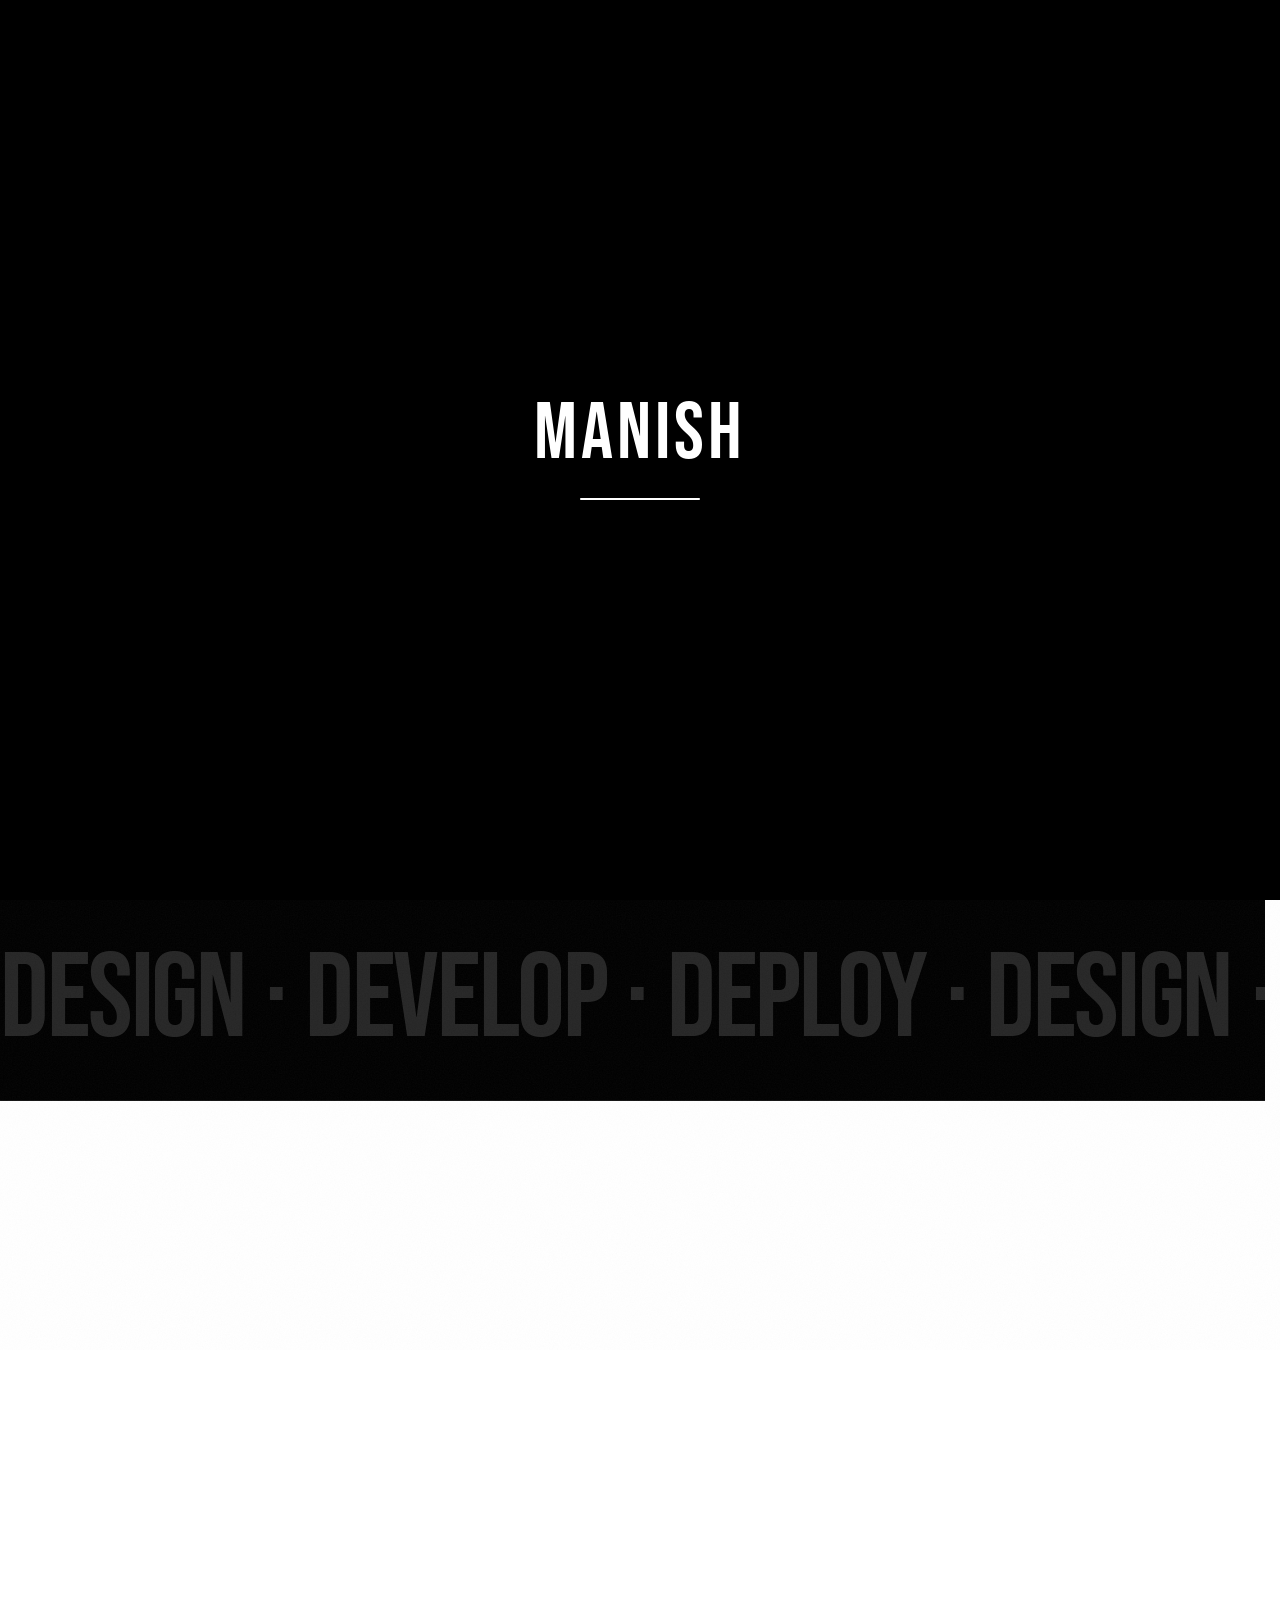
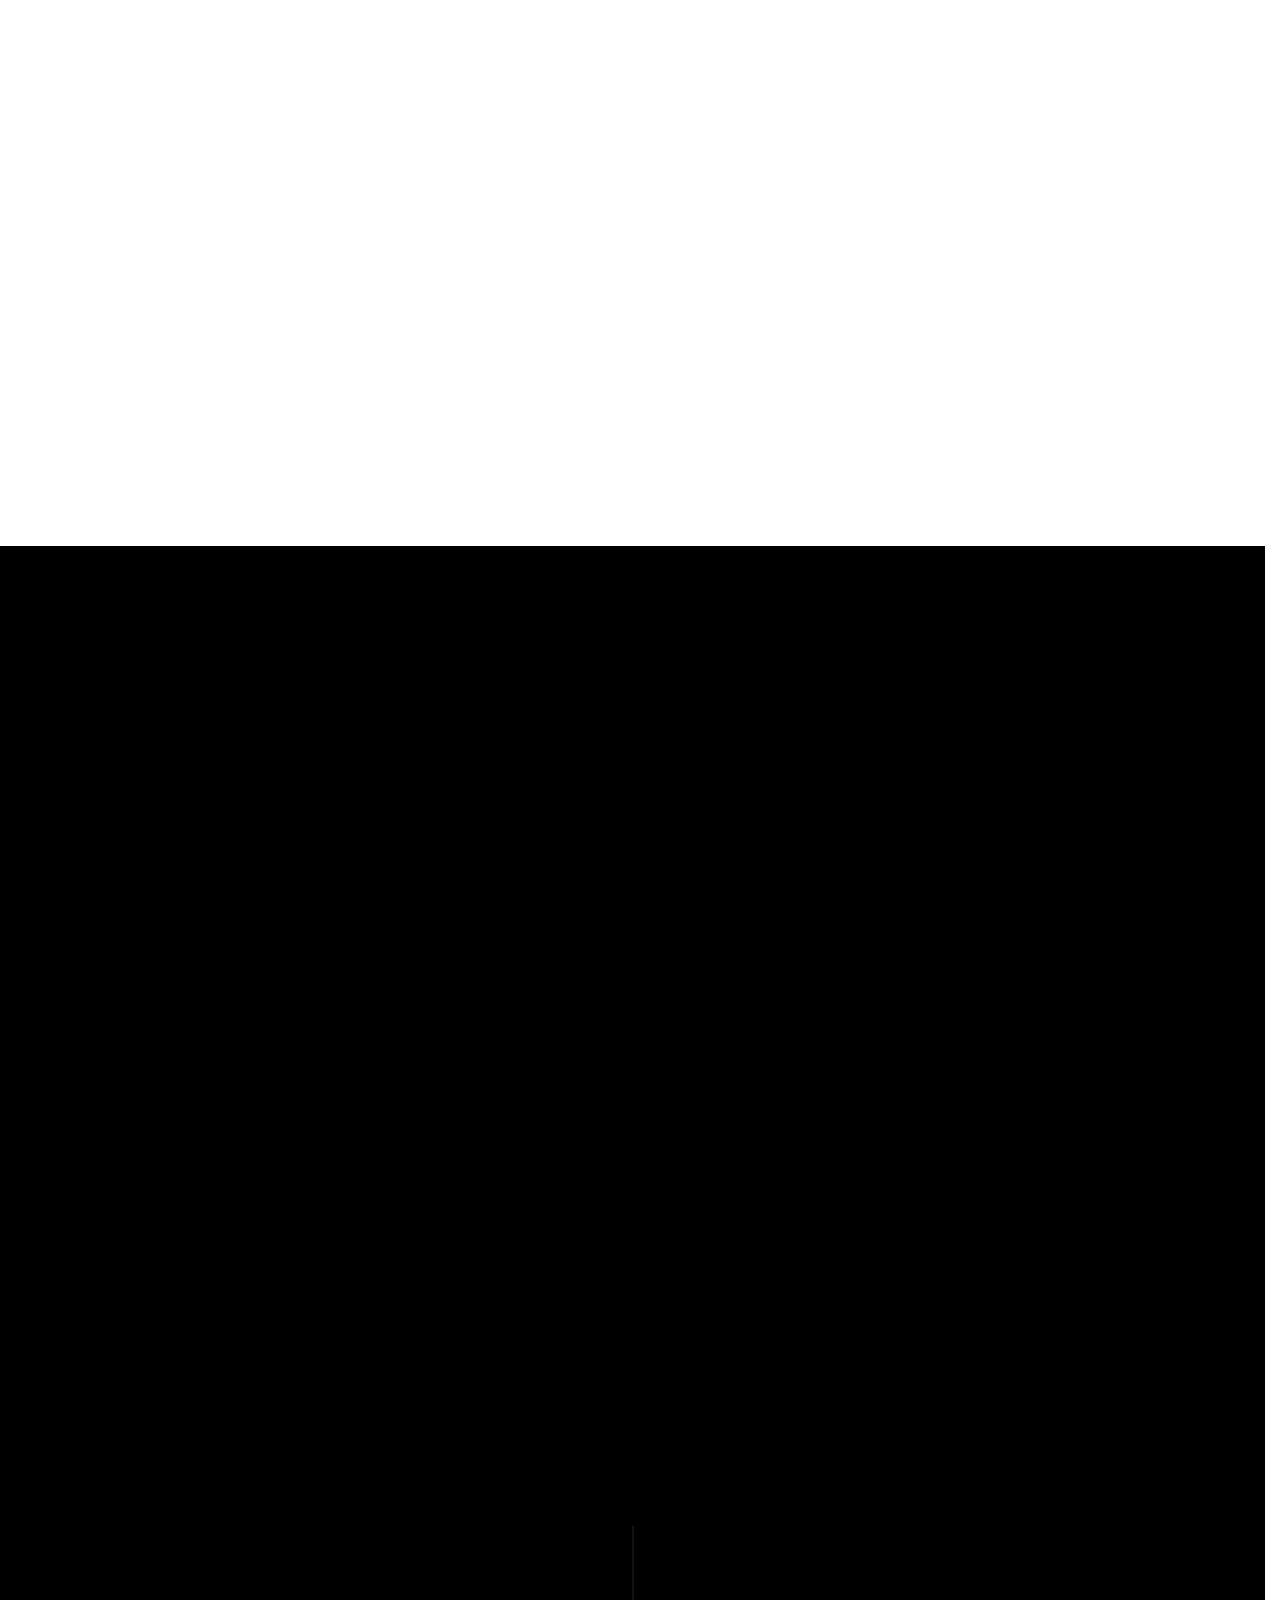
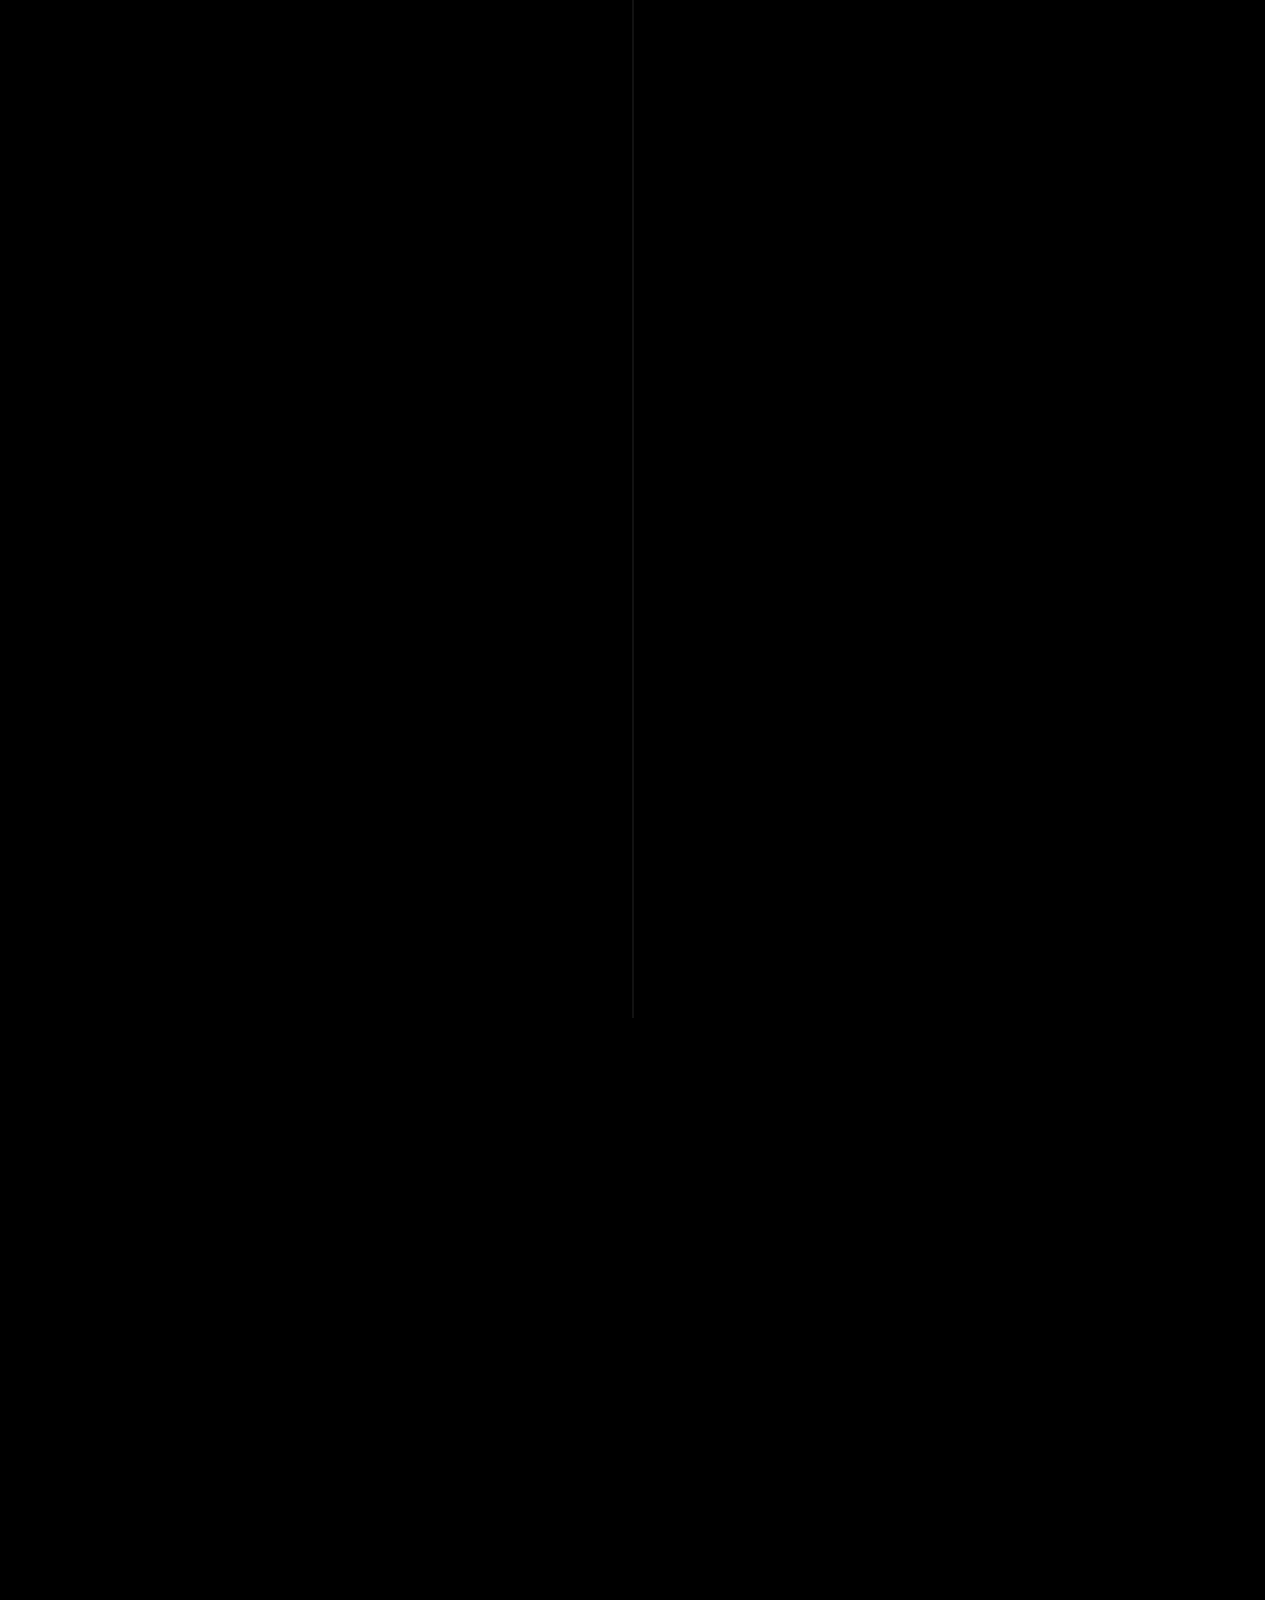
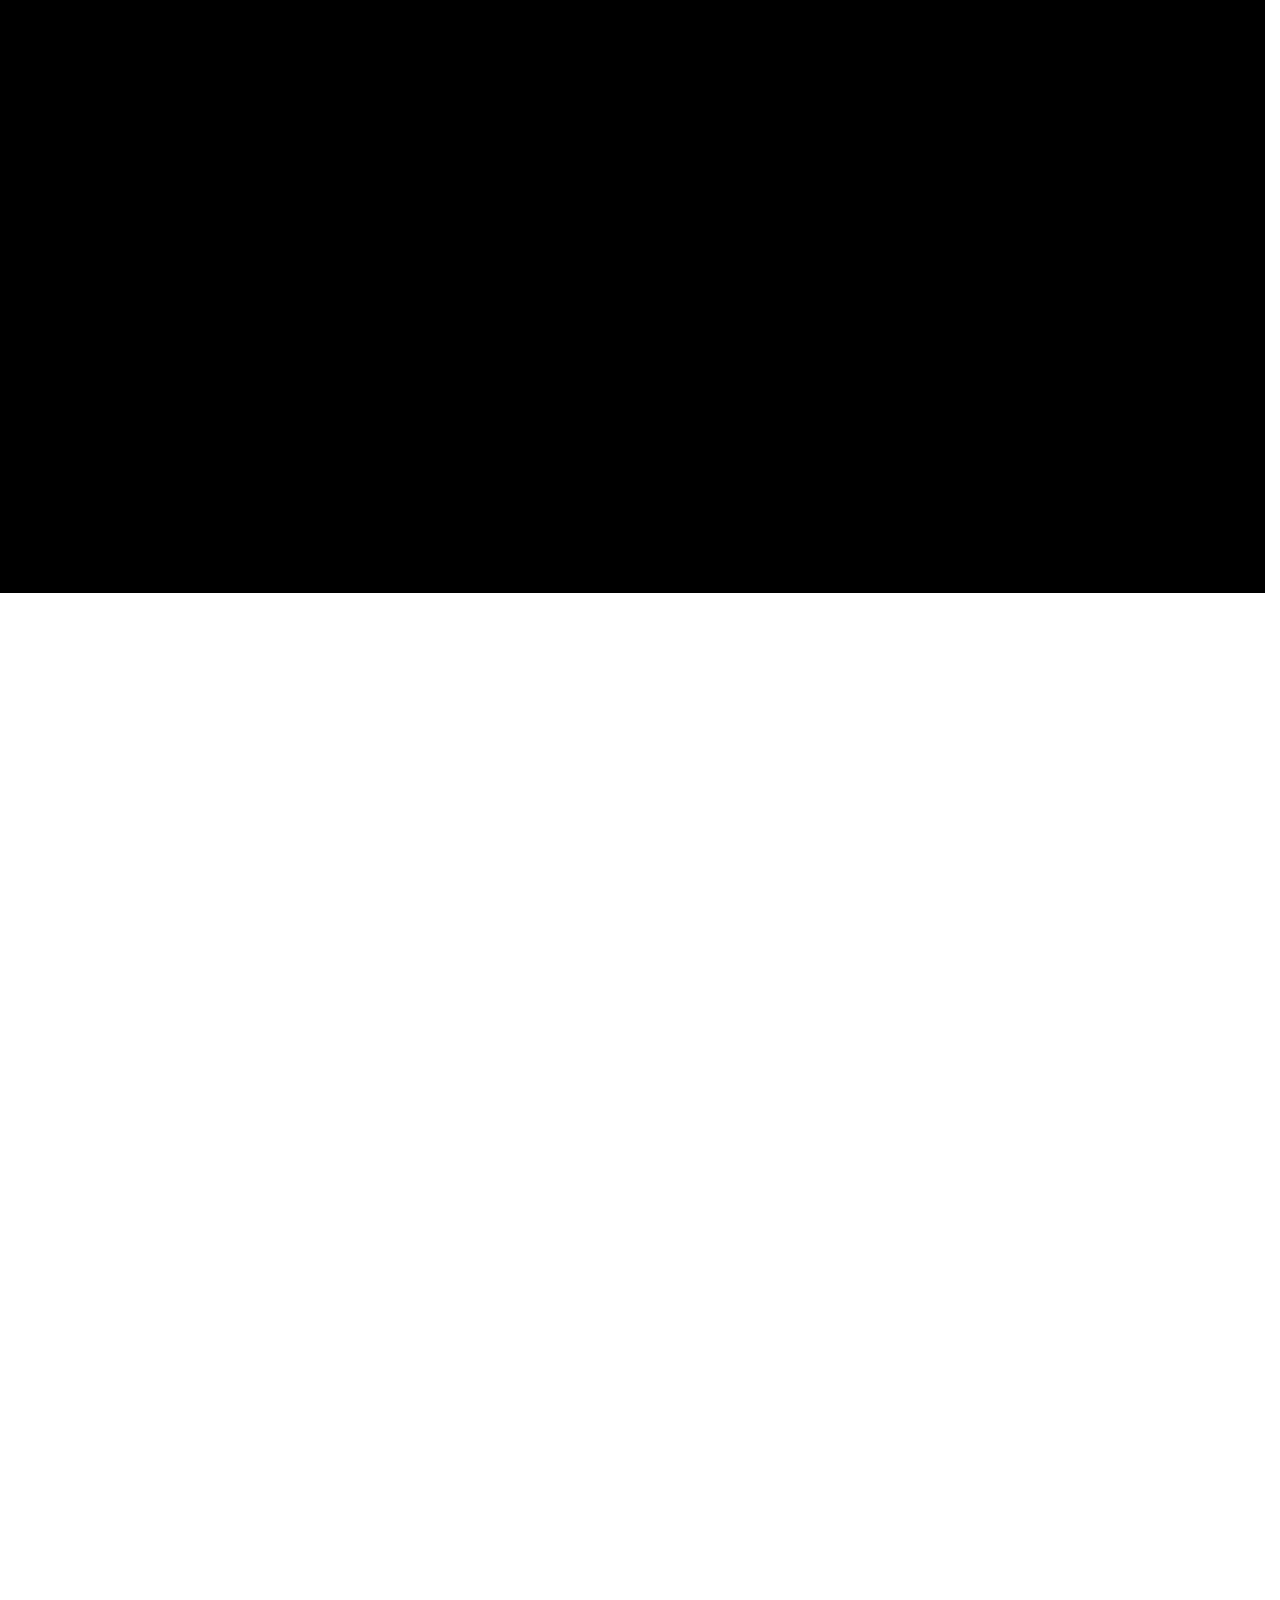
==== commit 15325367: "feat: implement custom lerped cursor, atmospheric hero orbs, and animated film grain overlay" ====
--- a/index.html
+++ b/index.html
@@ -9,11 +9,26 @@
 
     <link rel="preconnect" href="https://fonts.googleapis.com">
     <link rel="preconnect" href="https://fonts.gstatic.com" crossorigin>
-    <link href="https://fonts.googleapis.com/css2?family=Bebas+Neue&family=Inter:ital,opsz,wght@0,14..32,100..900;1,14..32,100..900&display=swap" rel="stylesheet">
+    <link href="https://fonts.googleapis.com/css2?family=Bebas+Neue&family=Inter:ital,opsz,wght@0,14..32,100..900;1,14..32,100..900&family=Outfit:wght@900&display=swap" rel="stylesheet">
 
     <link rel="stylesheet" href="home_style.css">
 </head>
 <body>
+
+    <!-- =================== CUSTOM CURSOR =================== -->
+    <div class="c-cursor" id="js-cursor">
+        <div class="c-cursor-dot"></div>
+        <div class="c-cursor-ring"></div>
+    </div>
+
+    <!-- =================== FILM GRAIN =================== -->
+    <svg class="c-grain" aria-hidden="true" xmlns="http://www.w3.org/2000/svg">
+        <filter id="c-grain-noise" x="0" y="0" width="100%" height="100%">
+            <feTurbulence type="fractalNoise" baseFrequency="0.78" numOctaves="4" stitchTiles="stitch"/>
+            <feColorMatrix type="saturate" values="0"/>
+        </filter>
+        <rect width="100%" height="100%" filter="url(#c-grain-noise)"/>
+    </svg>
 
     <!-- =================== LOADER =================== -->
     <div class="o-loader" id="js-loader">
@@ -64,17 +79,30 @@
                     <img src="assets/user_background.jpg" alt="Manish Mandia Reveal">
                 </div>
             </figure>
+
+            <!-- Atmospheric glass orbs -->
+            <div class="o-orb o-orb--1"></div>
+            <div class="o-orb o-orb--2"></div>
+            <div class="o-orb o-orb--3"></div>
+
+            <!-- Noomo-style edge-to-edge spread title -->
             <div class="o-hero_content">
                 <h1 class="o-hero_title" id="hero-title">
-                    <span class="o-hero_line">I Build The</span>
-                    <span class="o-hero_line">Quiet Space</span>
+                    <div class="o-hero_title-line">
+                        <span class="o-hero_line">I</span>
+                        <span class="o-hero_line">BUILD</span>
+                    </div>
+                    <div class="o-hero_title-line">
+                        <span class="o-hero_line">THE</span>
+                        <span class="o-hero_line">QUIET</span>
+                    </div>
+                    <div class="o-hero_title-line -single">
+                        <span class="o-hero_line">SPACE.</span>
+                    </div>
                 </h1>
-                <div class="o-hero_subtitle">
-                    <div class="u-lineWrapper">
-                        <span class="u-line">Where function and beauty meet.</span>
-                    </div>
-                </div>
-            </div>
+            </div>
+
+            <!-- Bottom info strip -->
             <div class="o-hero_footer">
                 <div class="o-hero_footerLeft">
                     <div class="u-lineWrapper">
@@ -89,7 +117,10 @@
                 </div>
                 <div class="o-hero_footerRight">
                     <div class="u-lineWrapper">
-                        <span class="u-line">Frontend Engineer</span>
+                        <span class="u-line">Where function</span>
+                    </div>
+                    <div class="u-lineWrapper">
+                        <span class="u-line">and beauty meet.</span>
                     </div>
                 </div>
             </div>
--- a/home_style.css
+++ b/home_style.css
@@ -899,4 +899,154 @@
    ============================================================ */
 @media (hover: hover) and (any-pointer: fine) {
     .o-works_card:hover { transform: translateY(-1rem); }
-}
+    body { cursor: none; }
+}
+
+/* ============================================================
+   NOOMO-STYLE HERO TITLE — Outfit 900, full-width spread
+   ============================================================ */
+.o-hero_title {
+    font-family: 'Outfit', var(--font-display), sans-serif;
+    font-weight: 900;
+    font-size: clamp(9rem, 17vw, 25rem);
+    line-height: 0.86;
+    letter-spacing: -0.03em;
+    text-transform: uppercase;
+    margin: 0;
+    width: 100%;
+}
+.o-hero_title-line {
+    display: flex;
+    justify-content: space-between;
+    align-items: baseline;
+    width: 100%;
+}
+.o-hero_title-line.-single { justify-content: flex-start; }
+
+/* Each word clips individually for the slide-up reveal */
+.o-hero_line {
+    display: inline-block;
+    overflow: hidden;
+    line-height: 0.92;
+}
+.o-hero_line_inner {
+    display: inline-block;
+    transform: translateY(108%);
+    transition: transform 1.2s var(--ease-smooth);
+}
+.is-loaded .o-hero_line_inner { transform: translateY(0); }
+
+/* Stagger per word */
+.o-hero_title-line:nth-child(1) .o-hero_line:nth-child(1) .o-hero_line_inner { transition-delay: 0.00s; }
+.o-hero_title-line:nth-child(1) .o-hero_line:nth-child(2) .o-hero_line_inner { transition-delay: 0.07s; }
+.o-hero_title-line:nth-child(2) .o-hero_line:nth-child(1) .o-hero_line_inner { transition-delay: 0.14s; }
+.o-hero_title-line:nth-child(2) .o-hero_line:nth-child(2) .o-hero_line_inner { transition-delay: 0.21s; }
+.o-hero_title-line:nth-child(3) .o-hero_line .o-hero_line_inner             { transition-delay: 0.29s; }
+
+/* ============================================================
+   GLASS ORBS — atmospheric colour blobs in hero
+   ============================================================ */
+@keyframes floatOrb {
+    0%,  100% { transform: translateY(0px)   translateX(0px)   scale(1);    }
+    33%        { transform: translateY(-28px) translateX(14px)  scale(1.04); }
+    66%        { transform: translateY(14px)  translateX(-10px) scale(0.97); }
+}
+.o-orb {
+    position: absolute;
+    border-radius: 50%;
+    pointer-events: none;
+    z-index: 1;
+    will-change: transform;
+}
+.o-orb--1 {
+    width: 520px; height: 520px;
+    top: 50%; left: 42%;
+    transform: translate(-50%, -55%);
+    background: radial-gradient(ellipse at 35% 35%,
+        rgba(130, 90, 255, 0.26) 0%,
+        rgba(70, 110, 255, 0.13) 45%,
+        transparent 70%);
+    filter: blur(90px);
+    animation: floatOrb 9s ease-in-out infinite;
+}
+.o-orb--2 {
+    width: 360px; height: 360px;
+    top: 20%; right: 15%;
+    background: radial-gradient(ellipse at 40% 40%,
+        rgba(255, 80, 110, 0.22) 0%,
+        rgba(255, 130, 70, 0.11) 45%,
+        transparent 70%);
+    filter: blur(70px);
+    animation: floatOrb 11s ease-in-out infinite 2.5s reverse;
+}
+.o-orb--3 {
+    width: 290px; height: 290px;
+    bottom: 18%; left: 22%;
+    background: radial-gradient(ellipse at 50% 35%,
+        rgba(50, 190, 255, 0.22) 0%,
+        rgba(70, 130, 220, 0.11) 45%,
+        transparent 70%);
+    filter: blur(60px);
+    animation: floatOrb 13s ease-in-out infinite 5s;
+}
+
+/* ============================================================
+   CUSTOM CURSOR — lerped dot + expanding ring
+   ============================================================ */
+.c-cursor {
+    position: fixed;
+    left: 0; top: 0;
+    pointer-events: none;
+    z-index: 9997;
+    will-change: left, top;
+    opacity: 0;
+    transition: opacity 0.5s;
+}
+.c-cursor.is-visible { opacity: 1; }
+.c-cursor-dot {
+    position: absolute;
+    width: 7px; height: 7px;
+    background: #fff;
+    border-radius: 50%;
+    transform: translate(-50%, -50%);
+    transition: width 0.3s var(--ease-out), height 0.3s var(--ease-out), opacity 0.3s;
+}
+.c-cursor-ring {
+    position: absolute;
+    width: 36px; height: 36px;
+    border: 1.5px solid rgba(255, 255, 255, 0.5);
+    border-radius: 50%;
+    transform: translate(-50%, -50%);
+    transition: width 0.45s var(--ease-out), height 0.45s var(--ease-out),
+                border-color 0.45s var(--ease-out), opacity 0.3s;
+}
+.c-cursor.-hover .c-cursor-dot  { width: 4px; height: 4px; opacity: 0.4; }
+.c-cursor.-hover .c-cursor-ring { width: 64px; height: 64px; border-color: #fff; }
+.c-cursor.-click .c-cursor-ring { width: 22px; height: 22px; }
+@media (max-width: 960px) { .c-cursor { display: none; } }
+
+/* ============================================================
+   FILM GRAIN — animated SVG noise overlay
+   ============================================================ */
+.c-grain {
+    position: fixed;
+    top: -50%; left: -50%;
+    width: 200%; height: 200%;
+    pointer-events: none;
+    z-index: 9996;
+    opacity: 0.038;
+    animation: grainShift 0.16s steps(1) infinite;
+}
+@keyframes grainShift {
+    0%   { transform: translate(0%,    0%  ); }
+    10%  { transform: translate(-4%,  -8%  ); }
+    20%  { transform: translate(-13%,  4%  ); }
+    30%  { transform: translate( 6%,  -22% ); }
+    40%  { transform: translate(-4%,   22% ); }
+    50%  { transform: translate(-13%,  8%  ); }
+    60%  { transform: translate( 13%,  0%  ); }
+    70%  { transform: translate( 0%,   13% ); }
+    80%  { transform: translate( 2%,   30% ); }
+    90%  { transform: translate(-8%,   8%  ); }
+    100% { transform: translate( 0%,   0%  ); }
+}
